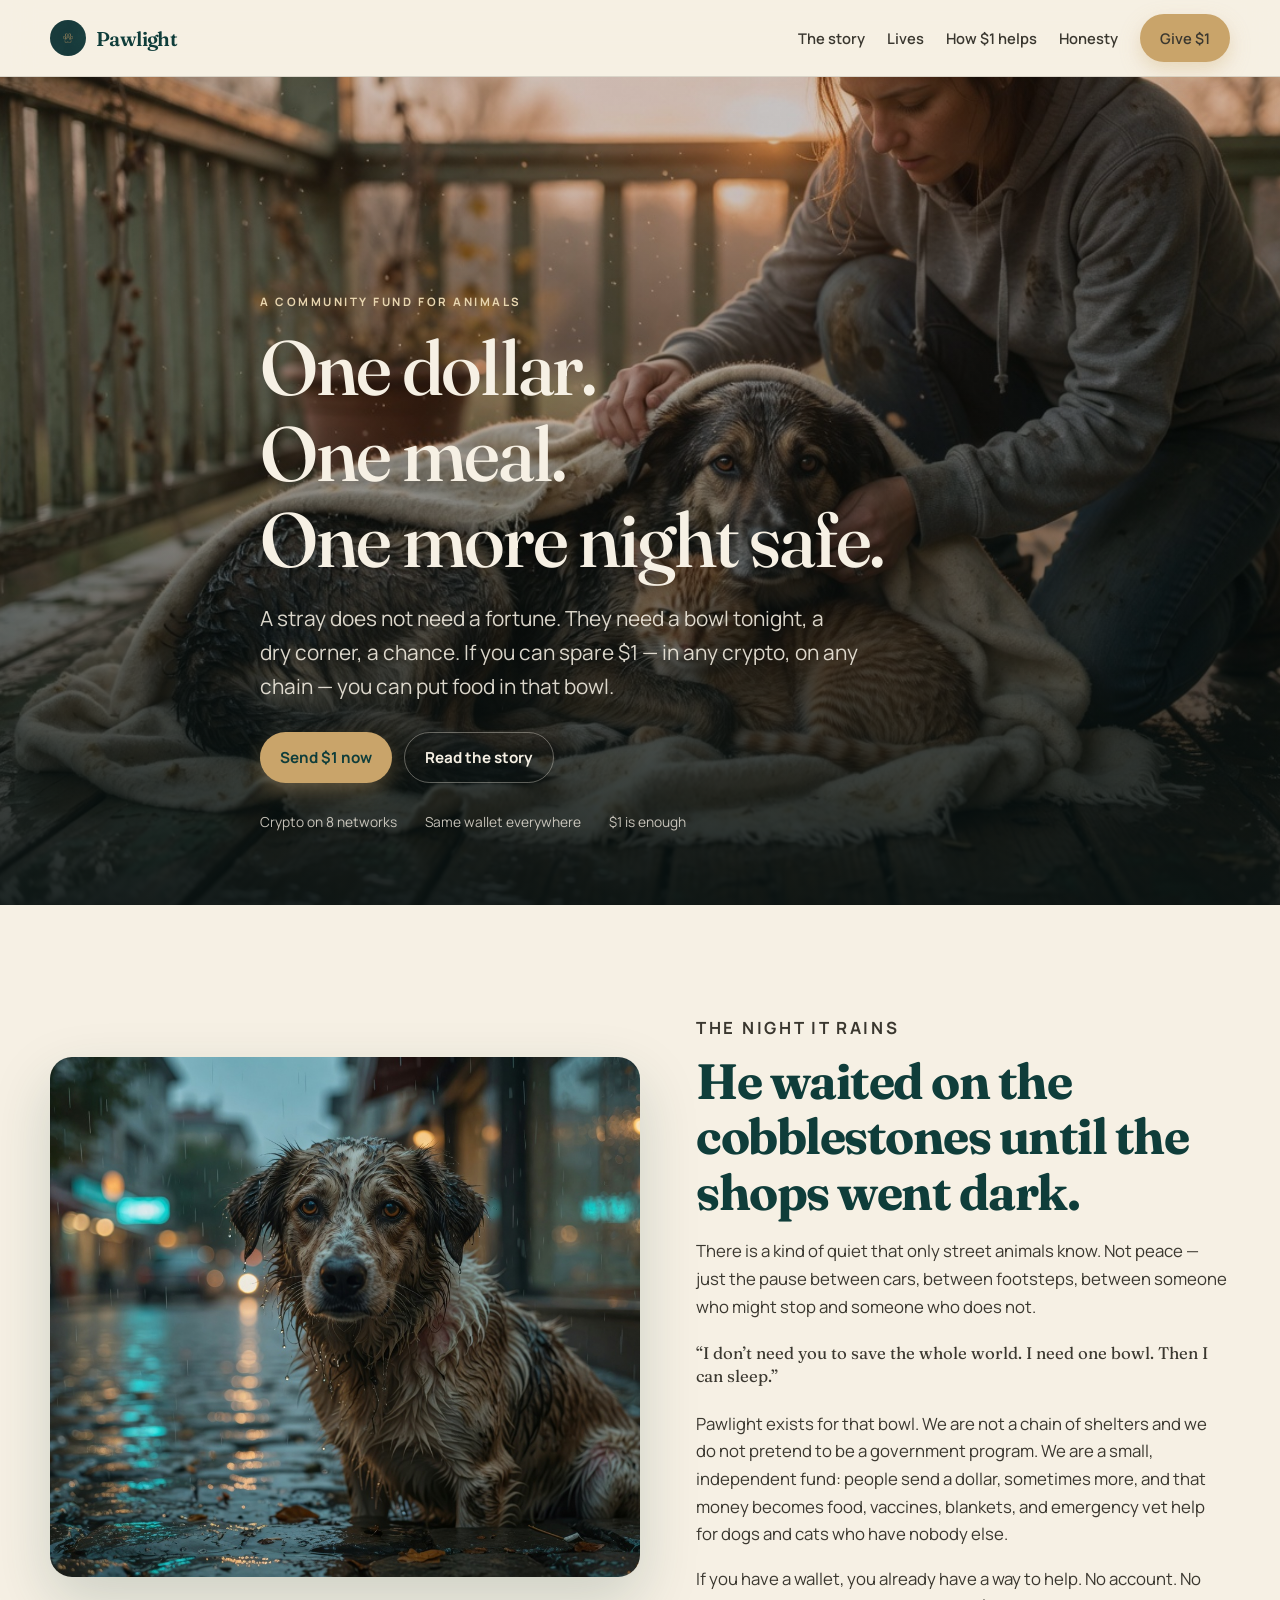
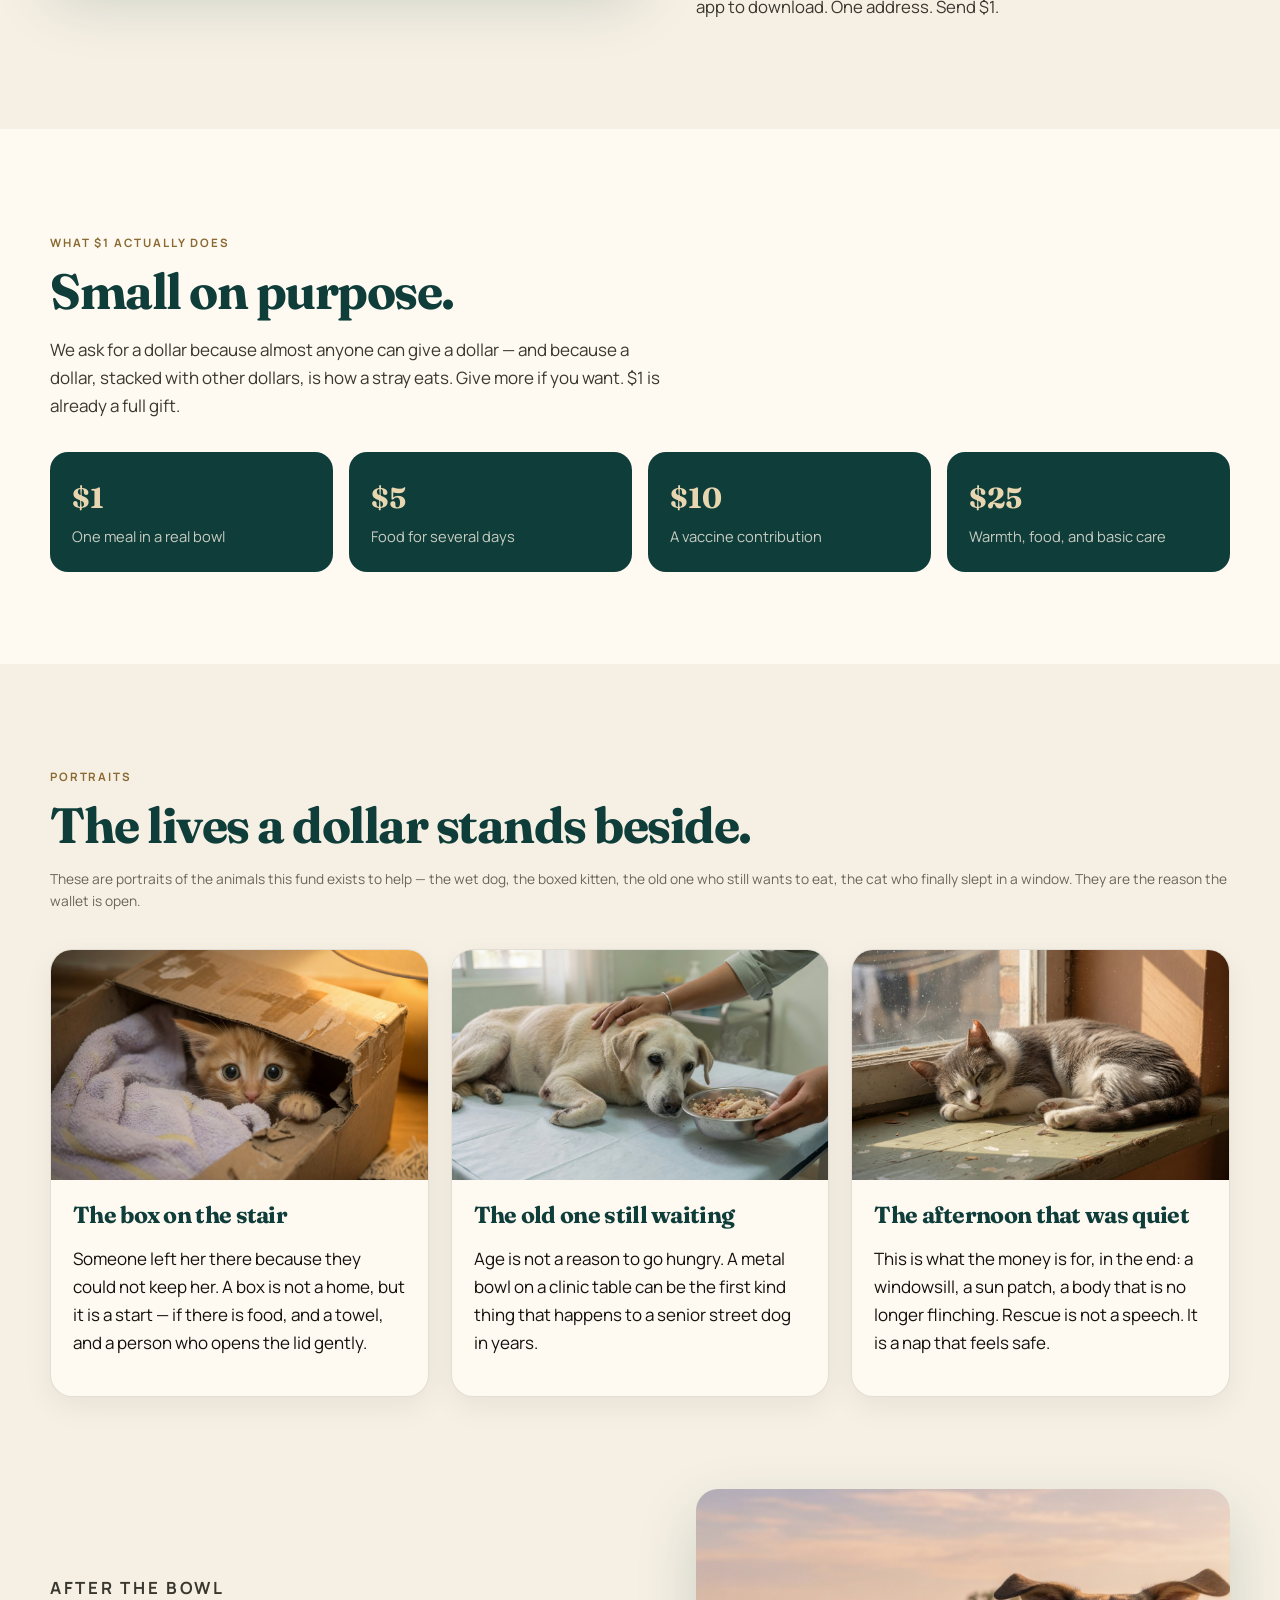
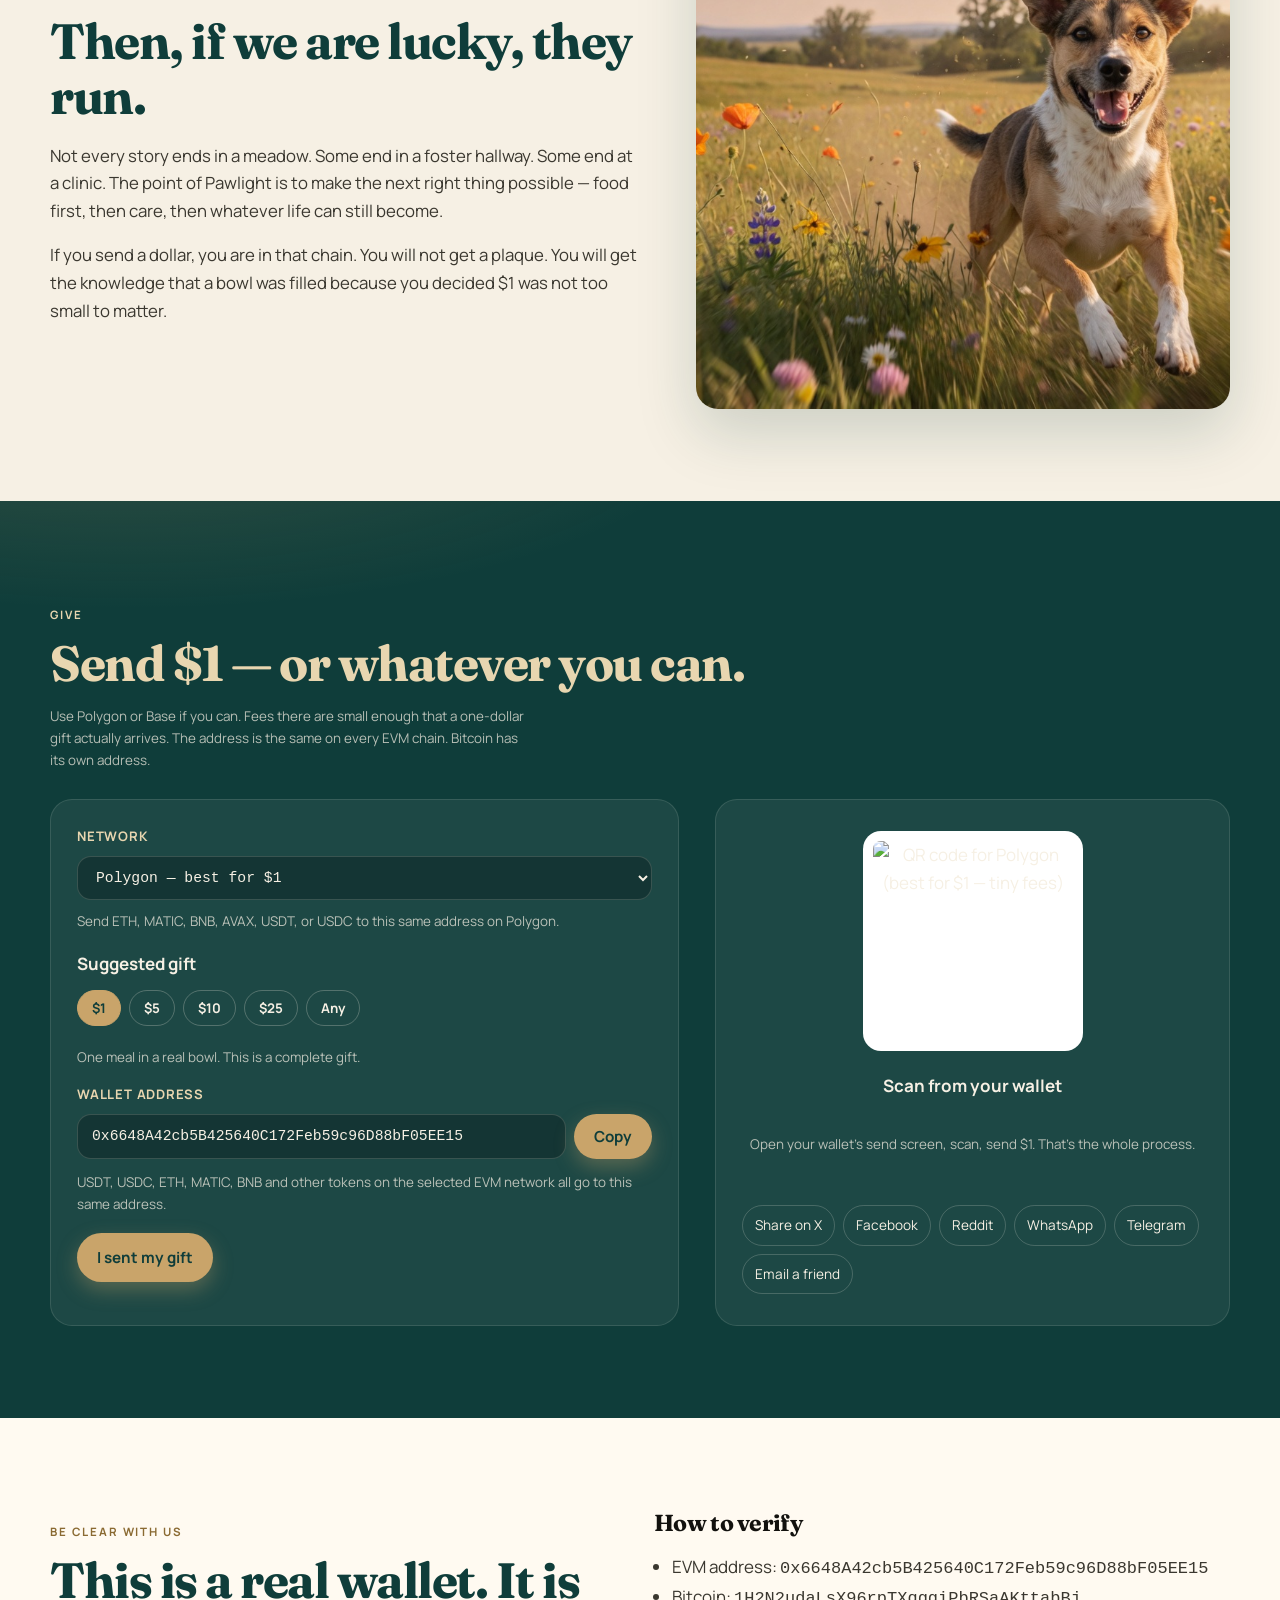
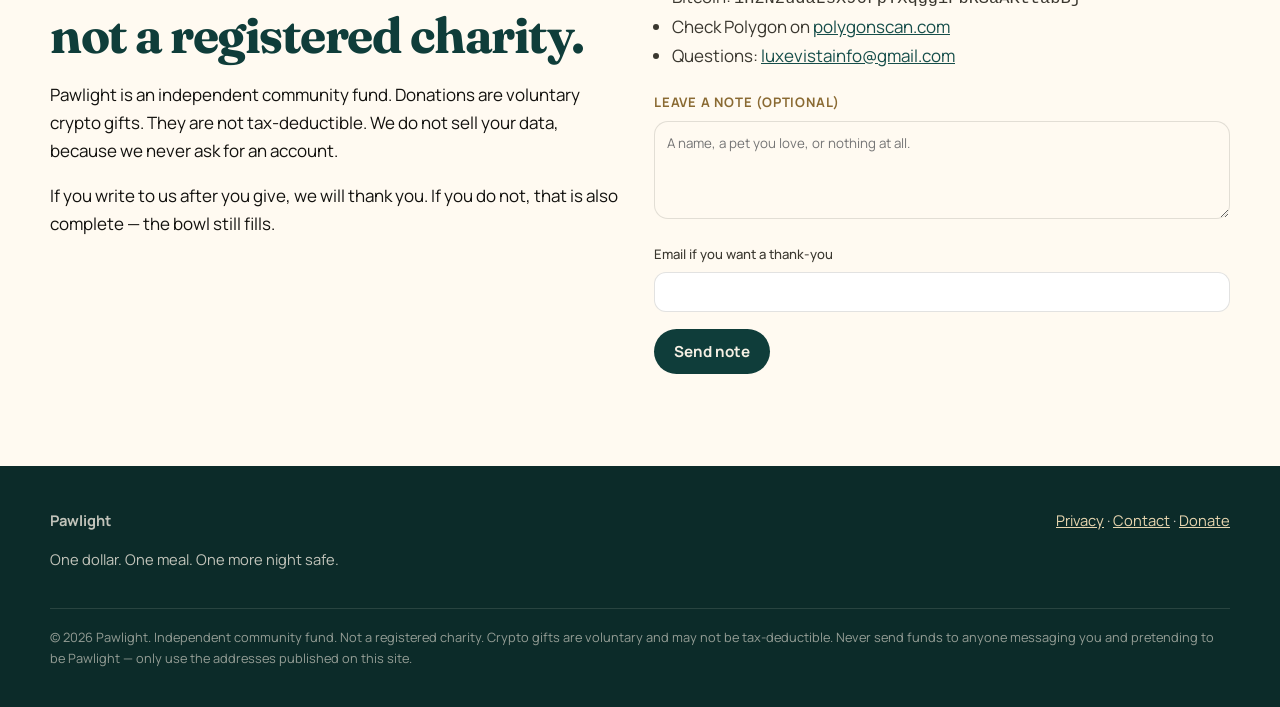
==== index.html @ 3ba7a7cf "Publish Pawlight donation site" ====
<!DOCTYPE html>
<html lang="en">
<head>
  <meta charset="utf-8">
  <meta name="viewport" content="width=device-width, initial-scale=1">
  <title>Pawlight — One dollar. One meal. One more night safe.</title>
  <meta name="description" content="Pawlight is a community fund for stray and surrendered dogs and cats. Give $1 or more in crypto — same wallet on every major chain. One dollar is one meal.">
  <meta name="theme-color" content="#0f3d3a">
  <link rel="canonical" href="https://luxevistainfo-dev.github.io/">
  <link rel="icon" href="images/favicon.png" type="image/png">
  <link rel="apple-touch-icon" href="images/favicon.png">
  <meta property="og:type" content="website">
  <meta property="og:title" content="Pawlight — One dollar. One meal. One more night safe.">
  <meta property="og:description" content="A $1 gift can feed a stray tonight. Send crypto from any chain. No account. No app.">
  <meta property="og:image" content="https://luxevistainfo-dev.github.io/images/og.jpg">
  <meta property="og:url" content="https://luxevistainfo-dev.github.io/">
  <meta name="twitter:card" content="summary_large_image">
  <meta name="twitter:title" content="Pawlight — One dollar. One meal. One more night safe.">
  <meta name="twitter:description" content="A $1 gift can feed a stray tonight. Crypto, any chain.">
  <meta name="twitter:image" content="https://luxevistainfo-dev.github.io/images/og.jpg">
  <link rel="preconnect" href="https://fonts.googleapis.com">
  <link rel="preconnect" href="https://fonts.gstatic.com" crossorigin>
  <link href="https://fonts.googleapis.com/css2?family=Fraunces:opsz,wght@9..144,500;9..144,600&family=Manrope:wght@400;600;700;800&display=swap" rel="stylesheet">
  <link rel="stylesheet" href="css/style.css">
  <script type="application/ld+json">
  {
    "@context": "https://schema.org",
    "@type": "NGO",
    "name": "Pawlight",
    "url": "https://luxevistainfo-dev.github.io/",
    "description": "Independent community fund that turns small crypto gifts into food, vaccines, and shelter for stray and surrendered companion animals.",
    "email": "luxevistainfo@gmail.com",
    "slogan": "One dollar. One meal. One more night safe.",
    "areaServed": "Worldwide"
  }
  </script>
</head>
<body>
  <a class="skip" href="#donate">Skip to donate</a>
  <header class="nav">
    <div class="wrap nav-inner">
      <a class="brand" href="#top"><img src="images/mark.jpg" alt=""> Pawlight</a>
      <button class="menu-btn" id="menuBtn" aria-expanded="false" aria-controls="navLinks">☰</button>
      <nav class="nav-links" id="navLinks">
        <a href="#story">The story</a>
        <a href="#lives">Lives</a>
        <a href="#how">How $1 helps</a>
        <a href="#honest">Honesty</a>
        <a class="btn btn-gold" href="#donate">Give $1</a>
      </nav>
    </div>
  </header>

  <section class="hero" id="top">
    <img class="bg" src="images/hero.jpg" alt="A volunteer wrapping a wet street dog and a ginger cat in a blanket at sunset">
    <div class="wrap hero-copy">
      <p class="eyebrow">A community fund for animals</p>
      <h1>One dollar.<br>One meal.<br>One more night safe.</h1>
      <p class="lede">A stray does not need a fortune. They need a bowl tonight, a dry corner, a chance. If you can spare $1 — in any crypto, on any chain — you can put food in that bowl.</p>
      <div class="hero-actions">
        <a class="btn btn-gold" href="#donate">Send $1 now</a>
        <a class="btn btn-ghost" href="#story">Read the story</a>
      </div>
      <div class="trust">
        <span>Crypto on 8 networks</span>
        <span>Same wallet everywhere</span>
        <span>$1 is enough</span>
      </div>
    </div>
  </section>

  <section class="section" id="story">
    <div class="wrap split">
      <img src="images/story-rain.jpg" alt="A soaked mixed-breed dog sitting in the rain on a city street">
      <div class="prose">
        <p class="kicker">The night it rains</p>
        <h2>He waited on the cobblestones until the shops went dark.</h2>
        <p>There is a kind of quiet that only street animals know. Not peace — just the pause between cars, between footsteps, between someone who might stop and someone who does not.</p>
        <p class="quote">“I don’t need you to save the whole world. I need one bowl. Then I can sleep.”</p>
        <p>Pawlight exists for that bowl. We are not a chain of shelters and we do not pretend to be a government program. We are a small, independent fund: people send a dollar, sometimes more, and that money becomes food, vaccines, blankets, and emergency vet help for dogs and cats who have nobody else.</p>
        <p>If you have a wallet, you already have a way to help. No account. No app to download. One address. Send $1.</p>
      </div>
    </div>
  </section>

  <section class="section alt" id="how">
    <div class="wrap">
      <p class="kicker">What $1 actually does</p>
      <h2>Small on purpose.</h2>
      <p class="prose" style="max-width:62ch;color:var(--ink-soft)">We ask for a dollar because almost anyone can give a dollar — and because a dollar, stacked with other dollars, is how a stray eats. Give more if you want. $1 is already a full gift.</p>
      <div class="stats" style="margin-top:32px">
        <div class="stat"><strong>$1</strong><span>One meal in a real bowl</span></div>
        <div class="stat"><strong>$5</strong><span>Food for several days</span></div>
        <div class="stat"><strong>$10</strong><span>A vaccine contribution</span></div>
        <div class="stat"><strong>$25</strong><span>Warmth, food, and basic care</span></div>
      </div>
    </div>
  </section>

  <section class="section" id="lives">
    <div class="wrap">
      <p class="kicker">Portraits</p>
      <h2>The lives a dollar stands beside.</h2>
      <p class="note">These are portraits of the animals this fund exists to help — the wet dog, the boxed kitten, the old one who still wants to eat, the cat who finally slept in a window. They are the reason the wallet is open.</p>
      <div class="cards">
        <article class="card">
          <img src="images/story-kitten.jpg" alt="A ginger kitten peeking from a cardboard box">
          <div class="card-body">
            <h3>The box on the stair</h3>
            <p>Someone left her there because they could not keep her. A box is not a home, but it is a start — if there is food, and a towel, and a person who opens the lid gently.</p>
          </div>
        </article>
        <article class="card">
          <img src="images/story-clinic.jpg" alt="An older cream-colored dog on a clinic table being offered a bowl of food">
          <div class="card-body">
            <h3>The old one still waiting</h3>
            <p>Age is not a reason to go hungry. A metal bowl on a clinic table can be the first kind thing that happens to a senior street dog in years.</p>
          </div>
        </article>
        <article class="card">
          <img src="images/story-window.jpg" alt="A grey and white cat sleeping in a sun patch on a wooden windowsill">
          <div class="card-body">
            <h3>The afternoon that was quiet</h3>
            <p>This is what the money is for, in the end: a windowsill, a sun patch, a body that is no longer flinching. Rescue is not a speech. It is a nap that feels safe.</p>
          </div>
        </article>
      </div>
    </div>
  </section>

  <section class="section" style="padding-top:0">
    <div class="wrap split">
      <div class="prose">
        <p class="kicker">After the bowl</p>
        <h2>Then, if we are lucky, they run.</h2>
        <p>Not every story ends in a meadow. Some end in a foster hallway. Some end at a clinic. The point of Pawlight is to make the next right thing possible — food first, then care, then whatever life can still become.</p>
        <p>If you send a dollar, you are in that chain. You will not get a plaque. You will get the knowledge that a bowl was filled because you decided $1 was not too small to matter.</p>
      </div>
      <img src="images/after.jpg" alt="A healthy dog running through a sunlit wildflower meadow">
    </div>
  </section>

  <section class="section donate" id="donate">
    <div class="wrap">
      <p class="kicker">Give</p>
      <h2>Send $1 — or whatever you can.</h2>
      <p class="tiny" style="max-width:60ch">Use Polygon or Base if you can. Fees there are small enough that a one-dollar gift actually arrives. The address is the same on every EVM chain. Bitcoin has its own address.</p>
      <div class="donate-grid">
        <div class="panel">
          <label for="network">Network</label>
          <select id="network">
            <option value="polygon" selected>Polygon — best for $1</option>
            <option value="base">Base</option>
            <option value="ethereum">Ethereum</option>
            <option value="arbitrum">Arbitrum</option>
            <option value="optimism">Optimism</option>
            <option value="bsc">BNB Smart Chain</option>
            <option value="avalanche">Avalanche C-Chain</option>
            <option value="bitcoin">Bitcoin</option>
          </select>
          <p class="tiny" id="networkHint" style="margin:10px 0 18px"></p>
          <p style="margin:0 0 8px;font-weight:700">Suggested gift</p>
          <div class="amounts">
            <button class="chip active" type="button" data-note="One meal in a real bowl. This is a complete gift.">$1</button>
            <button class="chip" type="button" data-note="Food for several days for a small dog or cat.">$5</button>
            <button class="chip" type="button" data-note="A real push toward vaccines and basic vet care.">$10</button>
            <button class="chip" type="button" data-note="Warmth, food, and a buffer for an emergency.">$25</button>
            <button class="chip" type="button" data-note="Give any amount you want. There is no minimum above $1, and no maximum.">Any</button>
          </div>
          <p class="tiny" id="giftNote">One meal in a real bowl. This is a complete gift.</p>
          <label for="address" style="margin-top:16px">Wallet address</label>
          <div class="addr-row">
            <input class="addr" id="address" readonly value="0x6648A42cb5B425640C172Feb59c96D88bF05EE15">
            <button class="btn btn-gold" id="copyBtn" type="button">Copy</button>
          </div>
          <p class="tiny" style="margin-top:12px">USDT, USDC, ETH, MATIC, BNB and other tokens on the selected EVM network all go to this same address.</p>
          <p style="margin-top:18px">
            <a class="btn btn-gold" href="thank-you.html">I sent my gift</a>
          </p>
        </div>
        <div class="panel qr-wrap">
          <img id="qr" src="https://api.qrserver.com/v1/create-qr-code/?size=240x240&data=ethereum:0x6648A42cb5B425640C172Feb59c96D88bF05EE15@137" alt="Donation QR code">
          <strong>Scan from your wallet</strong>
          <p class="tiny">Open your wallet’s send screen, scan, send $1. That’s the whole process.</p>
          <div class="share">
            <a id="share-x" target="_blank" rel="noopener">Share on X</a>
            <a id="share-facebook" target="_blank" rel="noopener">Facebook</a>
            <a id="share-reddit" target="_blank" rel="noopener">Reddit</a>
            <a id="share-whatsapp" target="_blank" rel="noopener">WhatsApp</a>
            <a id="share-telegram" target="_blank" rel="noopener">Telegram</a>
            <a id="share-email">Email a friend</a>
            <button type="button" id="nativeShare" hidden>Share…</button>
          </div>
        </div>
      </div>
    </div>
  </section>

  <section class="section alt" id="honest">
    <div class="wrap transparency">
      <div>
        <p class="kicker">Be clear with us</p>
        <h2>This is a real wallet. It is not a registered charity.</h2>
        <p>Pawlight is an independent community fund. Donations are voluntary crypto gifts. They are not tax-deductible. We do not sell your data, because we never ask for an account.</p>
        <p>If you write to us after you give, we will thank you. If you do not, that is also complete — the bowl still fills.</p>
      </div>
      <div>
        <h3>How to verify</h3>
        <ul class="list">
          <li>EVM address: <code>0x6648A42cb5B425640C172Feb59c96D88bF05EE15</code></li>
          <li>Bitcoin: <code>1H2N2udaLsX96rpTXqggiPbRSaAKttabBj</code></li>
          <li>Check Polygon on <a href="https://polygonscan.com/address/0x6648A42cb5B425640C172Feb59c96D88bF05EE15" rel="noopener" target="_blank">polygonscan.com</a></li>
          <li>Questions: <a href="mailto:luxevistainfo@gmail.com">luxevistainfo@gmail.com</a></li>
        </ul>
        <form name="note" method="POST" data-netlify="true" netlify-honeypot="bot-field" action="/thank-you.html" style="margin-top:22px">
          <input type="hidden" name="form-name" value="note">
          <p hidden><label>Don’t fill this <input name="bot-field"></label></p>
          <label for="msg" style="color:#8a6a32">Leave a note (optional)</label>
          <textarea id="msg" name="message" rows="4" placeholder="A name, a pet you love, or nothing at all." style="width:100%;border-radius:14px;border:1px solid var(--line);padding:12px;font-family:var(--sans);background:var(--paper)"></textarea>
          <p><label style="color:var(--ink-soft);text-transform:none;letter-spacing:0;font-weight:500;margin-top:8px">Email if you want a thank-you<br><input type="email" name="email" style="width:100%;margin-top:6px;border-radius:12px;border:1px solid var(--line);padding:10px;font-family:var(--sans)"></label></p>
          <button class="btn btn-dark" type="submit">Send note</button>
        </form>
      </div>
    </div>
  </section>

  <footer class="footer">
    <div class="wrap">
      <div class="foot-grid">
        <div>
          <strong>Pawlight</strong>
          <p>One dollar. One meal. One more night safe.</p>
        </div>
        <div>
          <a href="privacy.html">Privacy</a> ·
          <a href="mailto:luxevistainfo@gmail.com">Contact</a> ·
          <a href="#donate">Donate</a>
        </div>
      </div>
      <p class="legal">© <span id="year">2026</span> Pawlight. Independent community fund. Not a registered charity. Crypto gifts are voluntary and may not be tax-deductible. Never send funds to anyone messaging you and pretending to be Pawlight — only use the addresses published on this site.</p>
    </div>
  </footer>

  <a class="btn btn-gold mobile-cta" href="#donate">Give $1</a>
  <div class="toast" id="toast" role="status"></div>
  <script src="js/main.js"></script>
</body>
</html>
---- css/style.css ----
:root {
  --ink: #12110e;
  --ink-soft: #3a372f;
  --cream: #f6f0e4;
  --cream-2: #ebe3d2;
  --paper: #fffaf1;
  --teal: #0f3d3a;
  --teal-2: #164e4a;
  --gold: #c9a46a;
  --gold-2: #e8d6b0;
  --rain: #1b3a42;
  --line: rgba(18, 17, 14, 0.12);
  --shadow: 0 24px 60px rgba(15, 61, 58, 0.18);
  --radius: 22px;
  --max: 1180px;
  --serif: "Fraunces", "Georgia", serif;
  --sans: "Manrope", "Segoe UI", sans-serif;
}

*,
*::before,
*::after { box-sizing: border-box; }

html { scroll-behavior: smooth; }

body {
  margin: 0;
  color: var(--ink);
  background: var(--cream);
  font-family: var(--sans);
  line-height: 1.65;
  font-size: 17px;
}

img { max-width: 100%; display: block; }

a { color: var(--teal-2); }

.skip {
  position: absolute;
  left: -999px;
  top: 0;
  background: #fff;
  padding: 8px 12px;
  z-index: 100;
}
.skip:focus { left: 12px; }

.wrap {
  width: min(var(--max), calc(100% - 40px));
  margin-inline: auto;
}

.nav {
  position: sticky;
  top: 0;
  z-index: 40;
  backdrop-filter: blur(16px);
  background: rgba(246, 240, 228, 0.86);
  border-bottom: 1px solid var(--line);
}

.nav-inner {
  display: flex;
  align-items: center;
  justify-content: space-between;
  gap: 16px;
  padding: 14px 0;
}

.brand {
  display: flex;
  align-items: center;
  gap: 10px;
  text-decoration: none;
  color: var(--teal);
  font-family: var(--serif);
  font-weight: 600;
  font-size: 1.25rem;
  letter-spacing: -0.03em;
}

.brand img {
  width: 36px;
  height: 36px;
  border-radius: 50%;
  object-fit: cover;
}

.nav-links {
  display: flex;
  gap: 22px;
  align-items: center;
}

.nav-links a {
  text-decoration: none;
  color: var(--ink-soft);
  font-size: 0.92rem;
  font-weight: 600;
}

.btn {
  display: inline-flex;
  align-items: center;
  justify-content: center;
  gap: 8px;
  border: 0;
  cursor: pointer;
  text-decoration: none;
  border-radius: 999px;
  padding: 12px 20px;
  font-weight: 700;
  font-family: var(--sans);
  font-size: 0.95rem;
  transition: transform 0.15s ease, background 0.15s ease, box-shadow 0.15s ease;
}

.btn:hover { transform: translateY(-1px); }

.btn-gold {
  background: var(--gold);
  color: var(--teal);
  box-shadow: 0 8px 20px rgba(201, 164, 106, 0.35);
}

.btn-dark {
  background: var(--teal);
  color: var(--cream);
}

.btn-ghost {
  background: transparent;
  color: var(--cream);
  border: 1px solid rgba(246, 240, 228, 0.35);
}

.menu-btn {
  display: none;
  background: none;
  border: 0;
  font-size: 1.4rem;
  color: var(--teal);
}

.hero {
  position: relative;
  min-height: min(92vh, 860px);
  color: var(--cream);
  isolation: isolate;
  display: grid;
  align-items: end;
}

.hero img.bg {
  position: absolute;
  inset: 0;
  width: 100%;
  height: 100%;
  object-fit: cover;
  z-index: -2;
}

.hero::after {
  content: "";
  position: absolute;
  inset: 0;
  z-index: -1;
  background:
    linear-gradient(180deg, rgba(8, 20, 20, 0.18) 0%, rgba(8, 20, 20, 0.25) 40%, rgba(8, 18, 18, 0.88) 100%);
}

.hero-copy {
  padding: 0 0 72px;
  max-width: 760px;
}

.eyebrow {
  text-transform: uppercase;
  letter-spacing: 0.22em;
  font-size: 0.72rem;
  font-weight: 700;
  color: var(--gold-2);
  margin: 0 0 14px;
}

h1, h2, h3 { font-family: var(--serif); letter-spacing: -0.03em; line-height: 1.12; margin: 0; }

h1 { font-size: clamp(2.6rem, 6vw, 5.2rem); font-weight: 500; }
h2 { font-size: clamp(2rem, 4vw, 3.1rem); color: var(--teal); }
h3 { font-size: 1.45rem; }

.lede {
  font-size: clamp(1.05rem, 2vw, 1.3rem);
  max-width: 46ch;
  color: rgba(246, 240, 228, 0.88);
  margin: 18px 0 28px;
}

.hero-actions { display: flex; flex-wrap: wrap; gap: 12px; }

.trust {
  display: flex;
  flex-wrap: wrap;
  gap: 18px 28px;
  margin-top: 28px;
  font-size: 0.86rem;
  color: rgba(246, 240, 228, 0.78);
}

.section { padding: 92px 0; }

.section.alt { background: var(--paper); }

.split {
  display: grid;
  grid-template-columns: 1.05fr 0.95fr;
  gap: 56px;
  align-items: center;
}

.split img {
  width: 100%;
  height: 520px;
  object-fit: cover;
  border-radius: var(--radius);
  box-shadow: var(--shadow);
}

.kicker {
  color: #8a6a32;
  font-weight: 700;
  letter-spacing: 0.16em;
  text-transform: uppercase;
  font-size: 0.72rem;
  margin-bottom: 12px;
}

.prose p { color: var(--ink-soft); font-size: 1.05rem; }

.quote {
  font-family: var(--serif);
  font-size: 1.45rem;
  line-height: 1.35;
  color: var(--teal);
  margin: 22px 0;
}

.stats {
  display: grid;
  grid-template-columns: repeat(4, 1fr);
  gap: 16px;
}

.stat {
  background: var(--teal);
  color: var(--cream);
  border-radius: 18px;
  padding: 22px;
}

.stat strong {
  display: block;
  font-family: var(--serif);
  font-size: 1.8rem;
  color: var(--gold-2);
}

.stat span { font-size: 0.92rem; color: rgba(246, 240, 228, 0.8); }

.cards {
  display: grid;
  grid-template-columns: repeat(3, 1fr);
  gap: 22px;
  margin-top: 36px;
}

.card {
  background: var(--paper);
  border-radius: var(--radius);
  overflow: hidden;
  box-shadow: 0 10px 30px rgba(18, 17, 14, 0.06);
  border: 1px solid var(--line);
}

.card img { height: 230px; width: 100%; object-fit: cover; }

.card-body { padding: 22px; }

.card h3 { margin-bottom: 8px; color: var(--teal); }

.note {
  font-size: 0.86rem;
  color: #6b6458;
}

.donate {
  background:
    radial-gradient(1200px 400px at 10% -10%, rgba(201, 164, 106, 0.18), transparent 50%),
    var(--teal);
  color: var(--cream);
}

.donate h2, .donate .kicker { color: var(--gold-2); }

.donate-grid {
  display: grid;
  grid-template-columns: 1.1fr 0.9fr;
  gap: 36px;
  margin-top: 28px;
}

.panel {
  background: rgba(255, 250, 241, 0.06);
  border: 1px solid rgba(246, 240, 228, 0.12);
  border-radius: var(--radius);
  padding: 26px;
}

.amounts { display: flex; flex-wrap: wrap; gap: 8px; margin: 12px 0 20px; }

.chip {
  border: 1px solid rgba(246, 240, 228, 0.25);
  background: transparent;
  color: var(--cream);
  border-radius: 999px;
  padding: 8px 14px;
  cursor: pointer;
  font-weight: 700;
  font-family: var(--sans);
}

.chip.active {
  background: var(--gold);
  color: var(--teal);
  border-color: var(--gold);
}

label { display: block; font-size: 0.82rem; font-weight: 700; letter-spacing: 0.06em; text-transform: uppercase; margin-bottom: 8px; color: var(--gold-2); }

select, .addr {
  width: 100%;
  border-radius: 14px;
  border: 1px solid rgba(246, 240, 228, 0.16);
  background: rgba(8, 20, 20, 0.35);
  color: var(--cream);
  padding: 12px 14px;
  font-family: ui-monospace, Consolas, monospace;
  font-size: 0.92rem;
}

.addr-row { display: flex; gap: 8px; }

.addr { overflow: hidden; text-overflow: ellipsis; }

.qr-wrap {
  display: grid;
  place-items: center;
  gap: 10px;
  text-align: center;
}

.qr-wrap img {
  width: 220px;
  height: 220px;
  background: #fff;
  padding: 10px;
  border-radius: 18px;
}

.tiny { font-size: 0.84rem; color: rgba(246, 240, 228, 0.72); }

.share { display: flex; flex-wrap: wrap; gap: 8px; margin-top: 16px; }

.share a, .share button {
  color: var(--cream);
  text-decoration: none;
  border: 1px solid rgba(246, 240, 228, 0.2);
  background: transparent;
  border-radius: 999px;
  padding: 8px 12px;
  font-size: 0.85rem;
  cursor: pointer;
  font-family: var(--sans);
}

.transparency { display: grid; grid-template-columns: 1fr 1fr; gap: 28px; }

.list { padding-left: 18px; color: var(--ink-soft); }

.footer {
  background: #0c2b29;
  color: rgba(246, 240, 228, 0.78);
  padding: 42px 0 28px;
  font-size: 0.92rem;
}

.footer a { color: var(--gold-2); }

.foot-grid {
  display: flex;
  justify-content: space-between;
  gap: 20px;
  flex-wrap: wrap;
  margin-bottom: 22px;
}

.legal { border-top: 1px solid rgba(246, 240, 228, 0.12); padding-top: 18px; font-size: 0.8rem; color: rgba(246, 240, 228, 0.58); }

.mobile-cta {
  display: none;
  position: fixed;
  left: 12px;
  right: 12px;
  bottom: 12px;
  z-index: 50;
}

.toast {
  position: fixed;
  bottom: 88px;
  left: 50%;
  transform: translateX(-50%) translateY(20px);
  background: var(--ink);
  color: #fff;
  padding: 10px 16px;
  border-radius: 999px;
  opacity: 0;
  pointer-events: none;
  transition: 0.25s ease;
}
.toast.show { opacity: 1; transform: translateX(-50%) translateY(0); }

@media (max-width: 900px) {
  .split, .donate-grid, .transparency, .cards, .stats { grid-template-columns: 1fr; }
  .split img { height: 340px; }
  .nav-links {
    display: none;
    position: absolute;
    top: 64px;
    left: 0;
    right: 0;
    background: var(--cream);
    flex-direction: column;
    padding: 16px 20px 22px;
    border-bottom: 1px solid var(--line);
  }
  .nav-links.open { display: flex; }
  .menu-btn { display: block; }
  .mobile-cta { display: block; }
  .section { padding: 64px 0; }
}

@media (prefers-reduced-motion: reduce) {
  html { scroll-behavior: auto; }
  .btn { transition: none; }
}
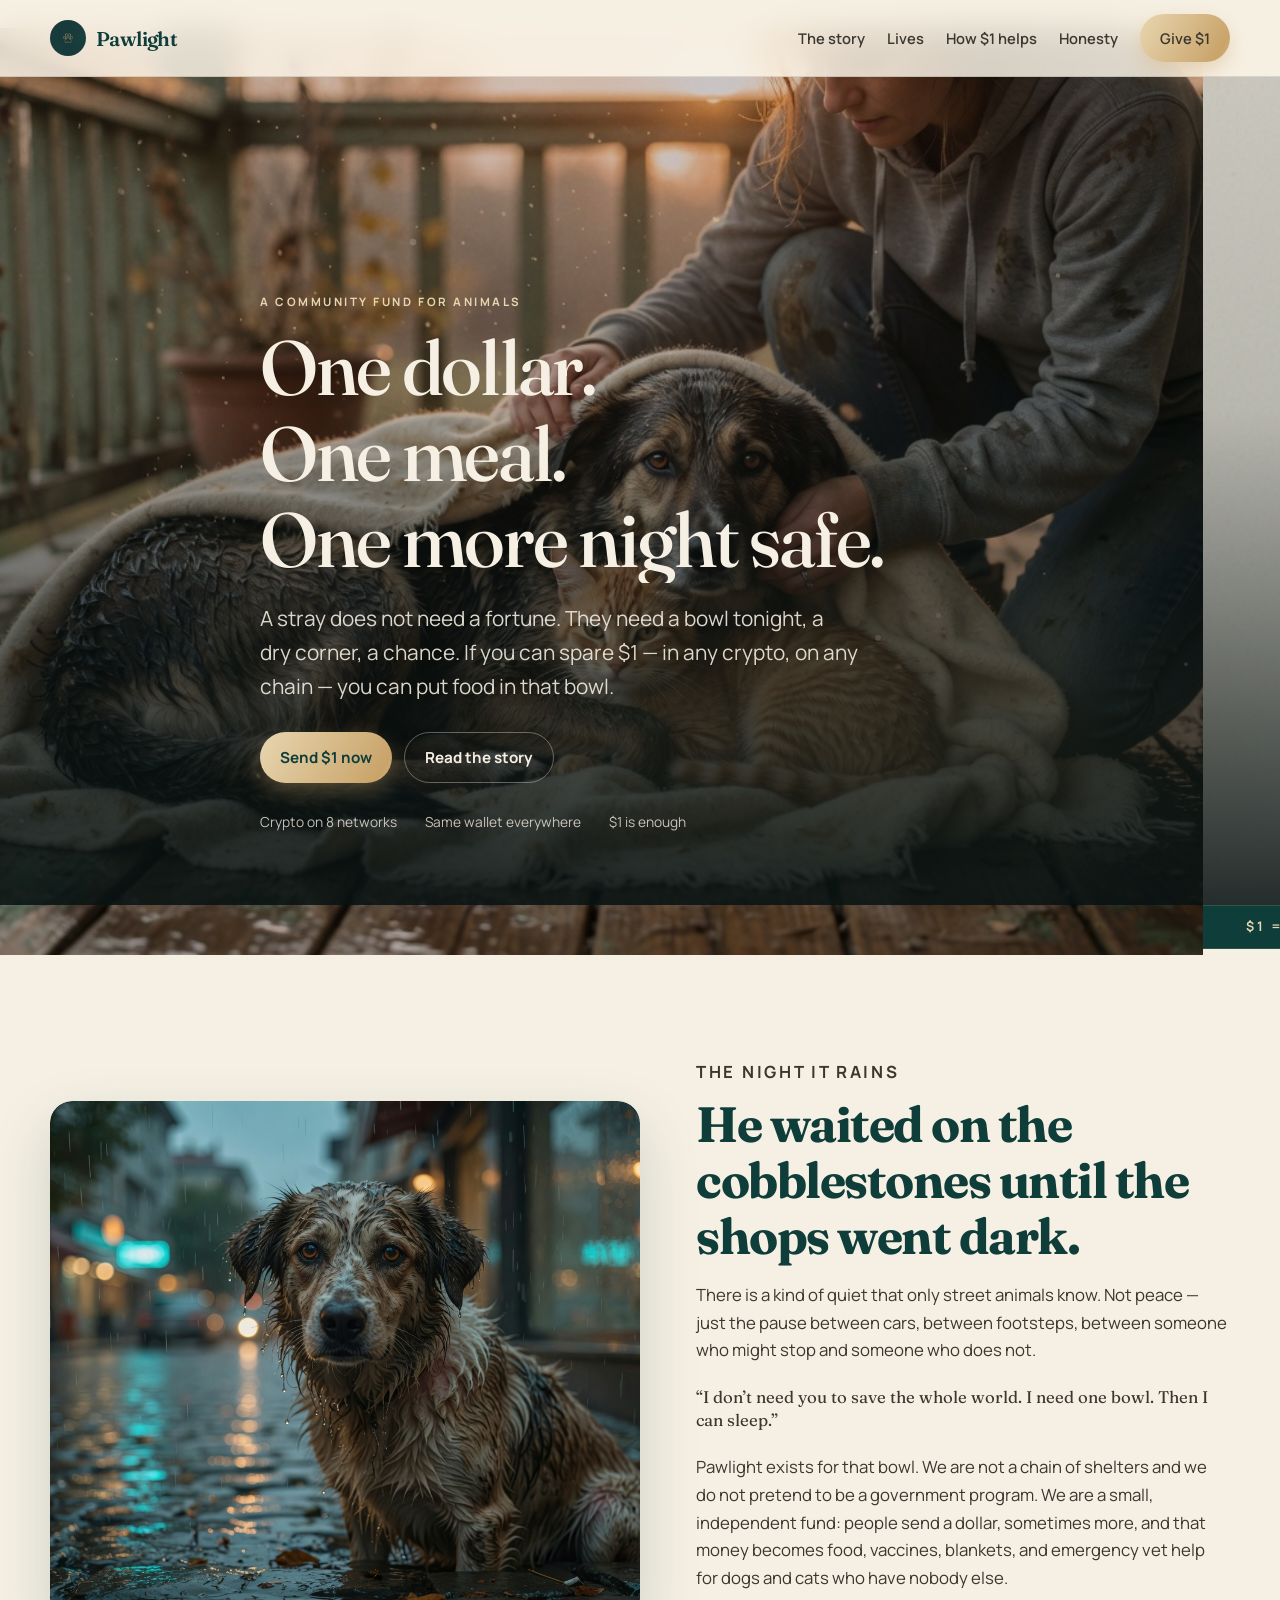
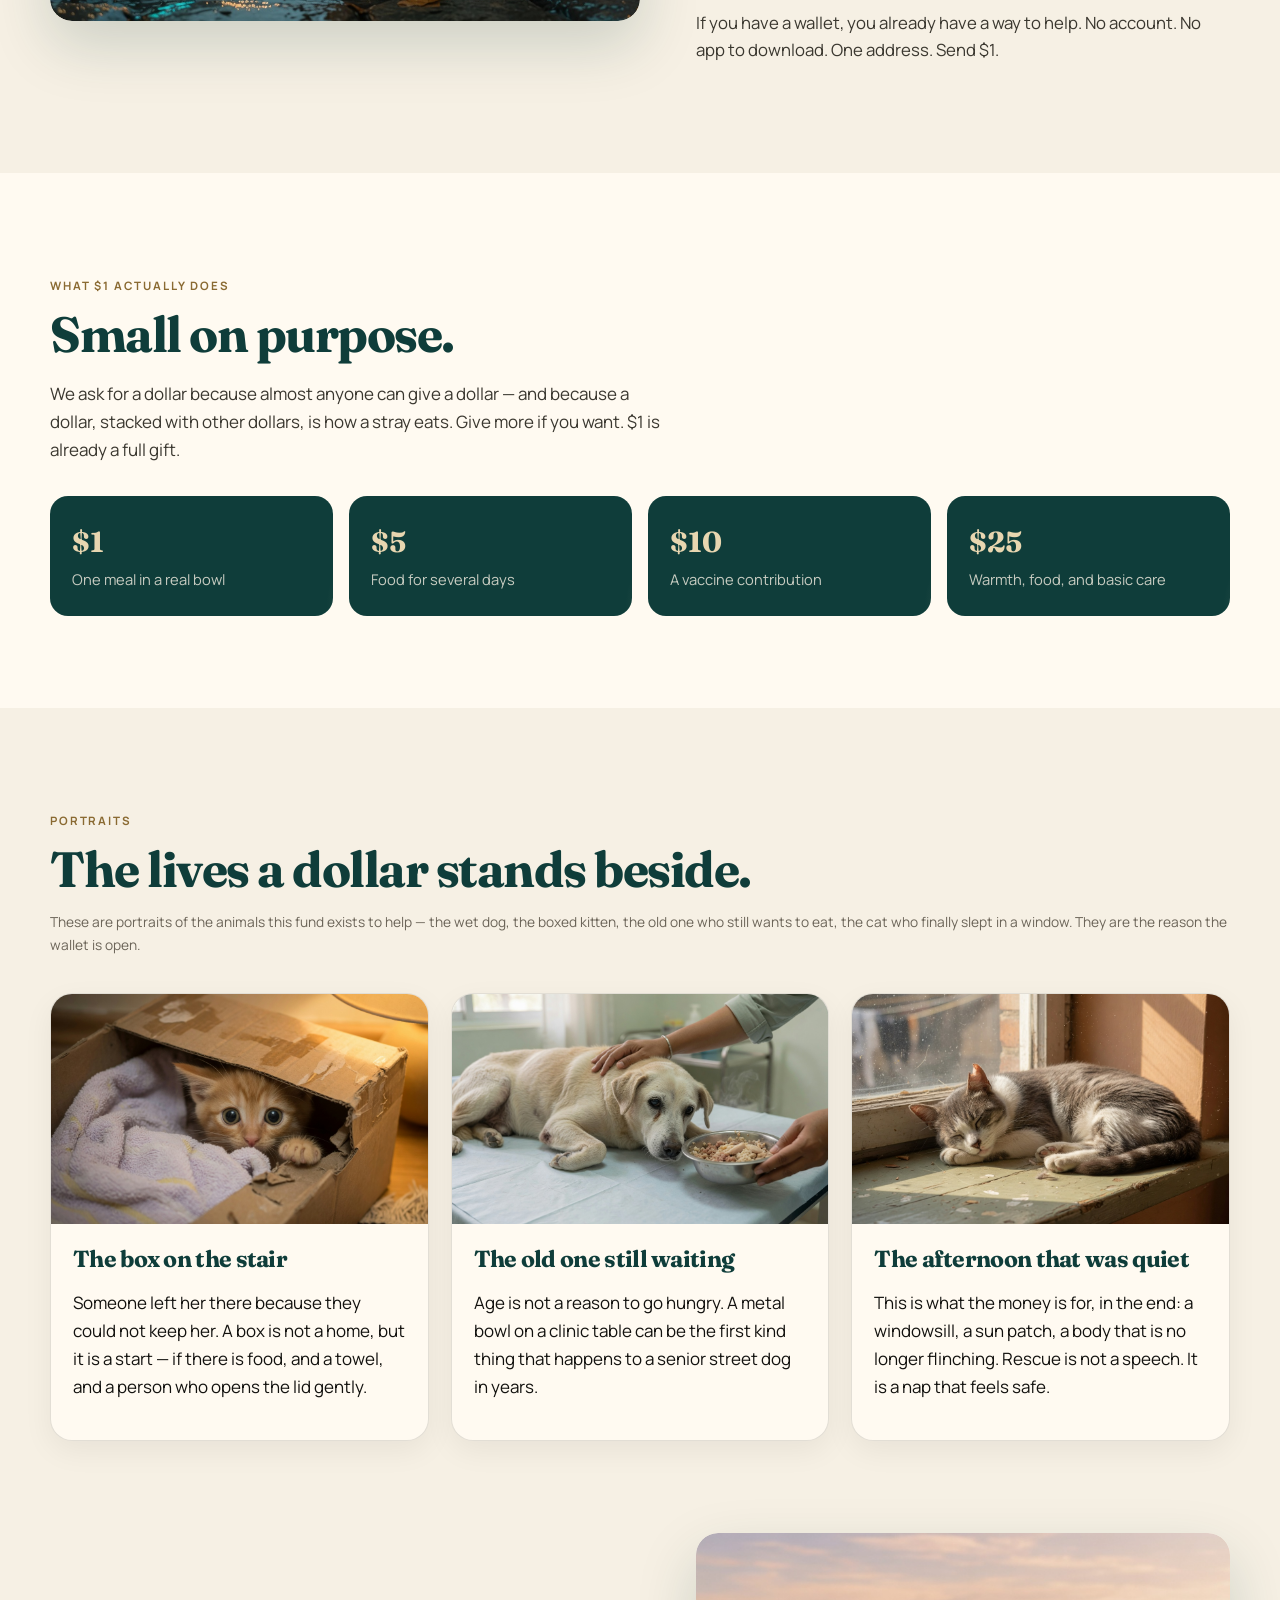
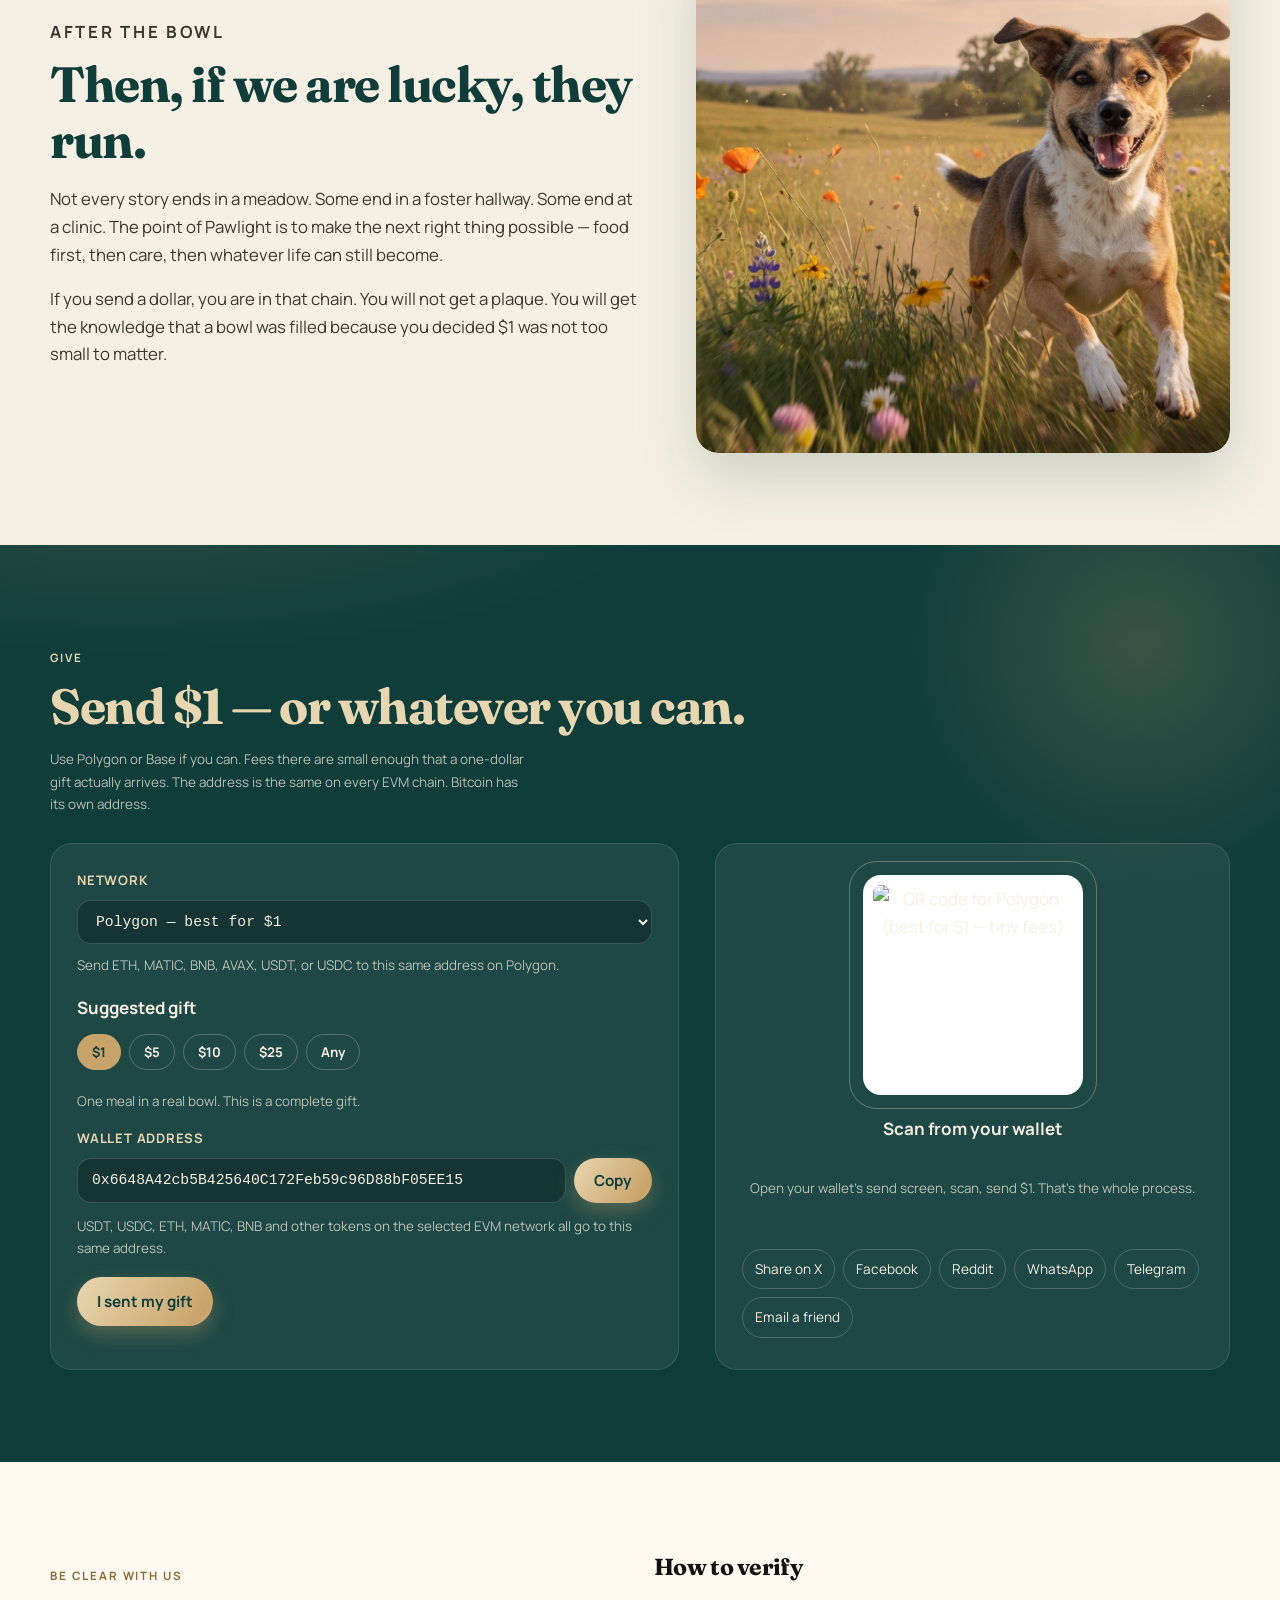
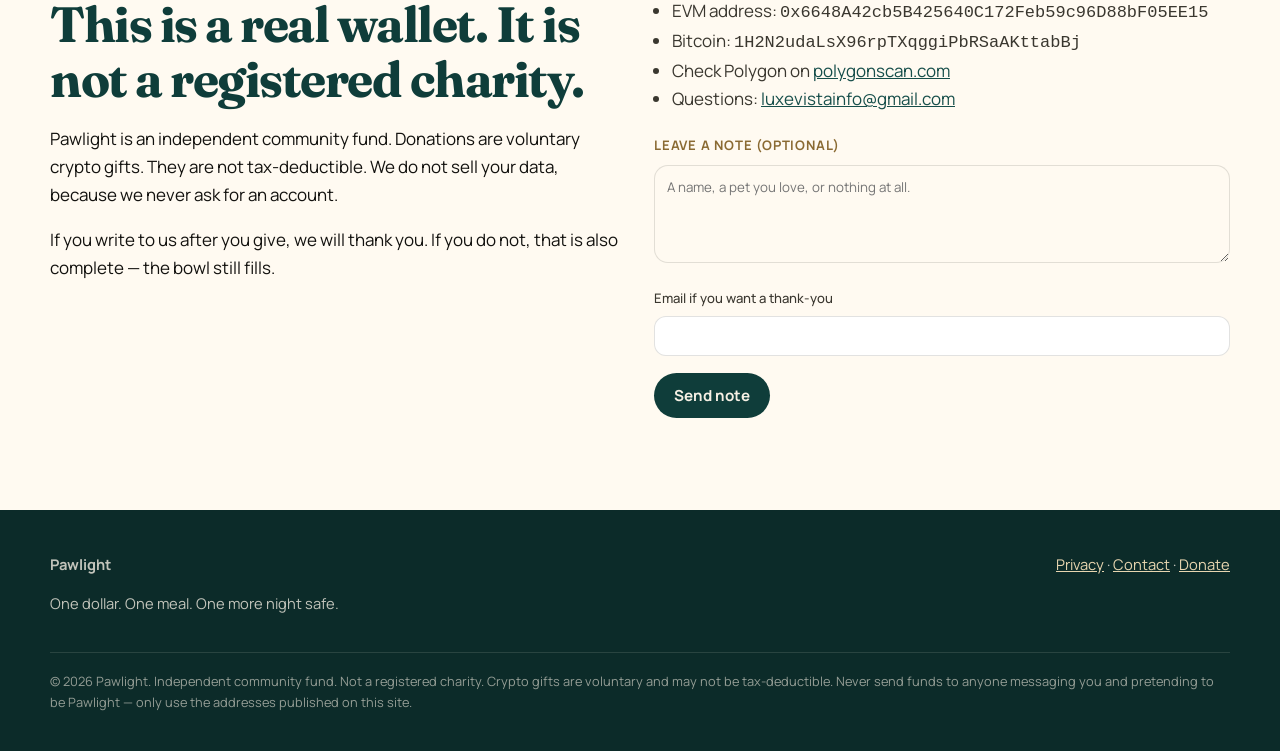
==== commit 6b55ca7b: "Cinematic motion: Ken Burns hero, reveals, ticker, gold sheen" ====
--- a/index.html
+++ b/index.html
@@ -36,6 +36,7 @@
   </script>
 </head>
 <body>
+  <div class="progress" id="progress"></div>
   <a class="skip" href="#donate">Skip to donate</a>
   <header class="nav">
     <div class="wrap nav-inner">
@@ -53,9 +54,16 @@
 
   <section class="hero" id="top">
     <img class="bg" src="images/hero.jpg" alt="A volunteer wrapping a wet street dog and a ginger cat in a blanket at sunset">
+    <canvas id="paws" aria-hidden="true"></canvas>
+    <div class="hero-grain"></div>
+    <div class="hero-glow"></div>
     <div class="wrap hero-copy">
       <p class="eyebrow">A community fund for animals</p>
-      <h1>One dollar.<br>One meal.<br>One more night safe.</h1>
+      <h1>
+        <span class="line"><span>One dollar.</span></span>
+        <span class="line"><span>One meal.</span></span>
+        <span class="line"><span>One more night safe.</span></span>
+      </h1>
       <p class="lede">A stray does not need a fortune. They need a bowl tonight, a dry corner, a chance. If you can spare $1 — in any crypto, on any chain — you can put food in that bowl.</p>
       <div class="hero-actions">
         <a class="btn btn-gold" href="#donate">Send $1 now</a>
@@ -68,11 +76,17 @@
       </div>
     </div>
   </section>
+  <div class="ticker" aria-hidden="true">
+    <div class="ticker-track">
+      <span>$1 = one meal</span><span>Any chain</span><span>No account</span><span>One wallet</span><span>$1 = one meal</span><span>Any chain</span><span>No account</span><span>One wallet</span>
+      <span>$1 = one meal</span><span>Any chain</span><span>No account</span><span>One wallet</span><span>$1 = one meal</span><span>Any chain</span><span>No account</span><span>One wallet</span>
+    </div>
+  </div>
 
   <section class="section" id="story">
     <div class="wrap split">
-      <img src="images/story-rain.jpg" alt="A soaked mixed-breed dog sitting in the rain on a city street">
-      <div class="prose">
+      <div class="media reveal"><img src="images/story-rain.jpg" alt="A soaked mixed-breed dog sitting in the rain on a city street"></div>
+      <div class="prose reveal d1">
         <p class="kicker">The night it rains</p>
         <h2>He waited on the cobblestones until the shops went dark.</h2>
         <p>There is a kind of quiet that only street animals know. Not peace — just the pause between cars, between footsteps, between someone who might stop and someone who does not.</p>
@@ -85,39 +99,39 @@
 
   <section class="section alt" id="how">
     <div class="wrap">
-      <p class="kicker">What $1 actually does</p>
-      <h2>Small on purpose.</h2>
-      <p class="prose" style="max-width:62ch;color:var(--ink-soft)">We ask for a dollar because almost anyone can give a dollar — and because a dollar, stacked with other dollars, is how a stray eats. Give more if you want. $1 is already a full gift.</p>
+      <p class="kicker reveal">What $1 actually does</p>
+      <h2 class="reveal d1">Small on purpose.</h2>
+      <p class="prose reveal d2" style="max-width:62ch;color:var(--ink-soft)">We ask for a dollar because almost anyone can give a dollar — and because a dollar, stacked with other dollars, is how a stray eats. Give more if you want. $1 is already a full gift.</p>
       <div class="stats" style="margin-top:32px">
-        <div class="stat"><strong>$1</strong><span>One meal in a real bowl</span></div>
-        <div class="stat"><strong>$5</strong><span>Food for several days</span></div>
-        <div class="stat"><strong>$10</strong><span>A vaccine contribution</span></div>
-        <div class="stat"><strong>$25</strong><span>Warmth, food, and basic care</span></div>
+        <div class="stat reveal"><strong>$1</strong><span>One meal in a real bowl</span></div>
+        <div class="stat reveal d1"><strong>$5</strong><span>Food for several days</span></div>
+        <div class="stat reveal d2"><strong>$10</strong><span>A vaccine contribution</span></div>
+        <div class="stat reveal d3"><strong>$25</strong><span>Warmth, food, and basic care</span></div>
       </div>
     </div>
   </section>
 
   <section class="section" id="lives">
     <div class="wrap">
-      <p class="kicker">Portraits</p>
-      <h2>The lives a dollar stands beside.</h2>
-      <p class="note">These are portraits of the animals this fund exists to help — the wet dog, the boxed kitten, the old one who still wants to eat, the cat who finally slept in a window. They are the reason the wallet is open.</p>
+      <p class="kicker reveal">Portraits</p>
+      <h2 class="reveal d1">The lives a dollar stands beside.</h2>
+      <p class="note reveal d2">These are portraits of the animals this fund exists to help — the wet dog, the boxed kitten, the old one who still wants to eat, the cat who finally slept in a window. They are the reason the wallet is open.</p>
       <div class="cards">
-        <article class="card">
+        <article class="card reveal">
           <img src="images/story-kitten.jpg" alt="A ginger kitten peeking from a cardboard box">
           <div class="card-body">
             <h3>The box on the stair</h3>
             <p>Someone left her there because they could not keep her. A box is not a home, but it is a start — if there is food, and a towel, and a person who opens the lid gently.</p>
           </div>
         </article>
-        <article class="card">
+        <article class="card reveal d1">
           <img src="images/story-clinic.jpg" alt="An older cream-colored dog on a clinic table being offered a bowl of food">
           <div class="card-body">
             <h3>The old one still waiting</h3>
             <p>Age is not a reason to go hungry. A metal bowl on a clinic table can be the first kind thing that happens to a senior street dog in years.</p>
           </div>
         </article>
-        <article class="card">
+        <article class="card reveal d2">
           <img src="images/story-window.jpg" alt="A grey and white cat sleeping in a sun patch on a wooden windowsill">
           <div class="card-body">
             <h3>The afternoon that was quiet</h3>
@@ -130,13 +144,13 @@
 
   <section class="section" style="padding-top:0">
     <div class="wrap split">
-      <div class="prose">
+      <div class="prose reveal">
         <p class="kicker">After the bowl</p>
         <h2>Then, if we are lucky, they run.</h2>
         <p>Not every story ends in a meadow. Some end in a foster hallway. Some end at a clinic. The point of Pawlight is to make the next right thing possible — food first, then care, then whatever life can still become.</p>
         <p>If you send a dollar, you are in that chain. You will not get a plaque. You will get the knowledge that a bowl was filled because you decided $1 was not too small to matter.</p>
       </div>
-      <img src="images/after.jpg" alt="A healthy dog running through a sunlit wildflower meadow">
+      <div class="media reveal d1"><img src="images/after.jpg" alt="A healthy dog running through a sunlit wildflower meadow"></div>
     </div>
   </section>
 
@@ -146,7 +160,7 @@
       <h2>Send $1 — or whatever you can.</h2>
       <p class="tiny" style="max-width:60ch">Use Polygon or Base if you can. Fees there are small enough that a one-dollar gift actually arrives. The address is the same on every EVM chain. Bitcoin has its own address.</p>
       <div class="donate-grid">
-        <div class="panel">
+        <div class="panel reveal">
           <label for="network">Network</label>
           <select id="network">
             <option value="polygon" selected>Polygon — best for $1</option>
@@ -178,8 +192,10 @@
             <a class="btn btn-gold" href="thank-you.html">I sent my gift</a>
           </p>
         </div>
-        <div class="panel qr-wrap">
+        <div class="panel qr-wrap reveal">
+          <div class="qr-ring">
           <img id="qr" src="https://api.qrserver.com/v1/create-qr-code/?size=240x240&data=ethereum:0x6648A42cb5B425640C172Feb59c96D88bF05EE15@137" alt="Donation QR code">
+          </div>
           <strong>Scan from your wallet</strong>
           <p class="tiny">Open your wallet’s send screen, scan, send $1. That’s the whole process.</p>
           <div class="share">
@@ -212,9 +228,12 @@
           <li>Check Polygon on <a href="https://polygonscan.com/address/0x6648A42cb5B425640C172Feb59c96D88bF05EE15" rel="noopener" target="_blank">polygonscan.com</a></li>
           <li>Questions: <a href="mailto:luxevistainfo@gmail.com">luxevistainfo@gmail.com</a></li>
         </ul>
-        <form name="note" method="POST" data-netlify="true" netlify-honeypot="bot-field" action="/thank-you.html" style="margin-top:22px">
-          <input type="hidden" name="form-name" value="note">
-          <p hidden><label>Don’t fill this <input name="bot-field"></label></p>
+        <form name="note" method="POST" action="https://formsubmit.co/luxevistainfo@gmail.com" style="margin-top:22px">
+          <input type="hidden" name="_next" value="https://luxevistainfo-dev.github.io/thank-you.html">
+          <input type="hidden" name="_subject" value="Pawlight — a note from the site">
+          <input type="hidden" name="_captcha" value="false">
+          <input type="hidden" name="_template" value="table">
+          <p hidden><label>Don’t fill this <input name="_honey"></label></p>
           <label for="msg" style="color:#8a6a32">Leave a note (optional)</label>
           <textarea id="msg" name="message" rows="4" placeholder="A name, a pet you love, or nothing at all." style="width:100%;border-radius:14px;border:1px solid var(--line);padding:12px;font-family:var(--sans);background:var(--paper)"></textarea>
           <p><label style="color:var(--ink-soft);text-transform:none;letter-spacing:0;font-weight:500;margin-top:8px">Email if you want a thank-you<br><input type="email" name="email" style="width:100%;margin-top:6px;border-radius:12px;border:1px solid var(--line);padding:10px;font-family:var(--sans)"></label></p>
--- a/css/style.css
+++ b/css/style.css
@@ -116,12 +116,14 @@
   transition: transform 0.15s ease, background 0.15s ease, box-shadow 0.15s ease;
 }
 
-.btn:hover { transform: translateY(-1px); }
+.btn:hover { transform: translateY(-2px); }
 
 .btn-gold {
-  background: var(--gold);
+  background: linear-gradient(120deg, #e8d6b0 0%, var(--gold) 45%, #f3e6c6 70%, var(--gold) 100%);
+  background-size: 220% 100%;
   color: var(--teal);
   box-shadow: 0 8px 20px rgba(201, 164, 106, 0.35);
+  animation: sheen 3.8s ease-in-out infinite;
 }
 
 .btn-dark {
@@ -154,11 +156,40 @@
 
 .hero img.bg {
   position: absolute;
+  inset: -6%;
+  width: 112%;
+  height: 112%;
+  object-fit: cover;
+  z-index: -2;
+  animation: kenburns 28s ease-in-out infinite alternate;
+}
+
+.hero-grain,
+.hero-glow {
+  position: absolute;
+  inset: 0;
+  z-index: -1;
+  pointer-events: none;
+}
+
+.hero-grain {
+  opacity: 0.18;
+  background-image: url("data:image/svg+xml,%3Csvg viewBox='0 0 200 200' xmlns='http://www.w3.org/2000/svg'%3E%3Cfilter id='n'%3E%3CfeTurbulence type='fractalNoise' baseFrequency='.85' numOctaves='4' stitchTiles='stitch'/%3E%3C/filter%3E%3Crect width='100%25' height='100%25' filter='url(%23n)' opacity='.55'/%3E%3C/svg%3E");
+  mix-blend-mode: overlay;
+}
+
+.hero-glow {
+  background: radial-gradient(600px 280px at 70% 80%, rgba(201,164,106,.28), transparent 70%);
+  animation: glowpulse 6s ease-in-out infinite;
+}
+
+#paws {
+  position: absolute;
   inset: 0;
   width: 100%;
   height: 100%;
-  object-fit: cover;
-  z-index: -2;
+  z-index: -1;
+  pointer-events: none;
 }
 
 .hero::after {
@@ -187,6 +218,16 @@
 h1, h2, h3 { font-family: var(--serif); letter-spacing: -0.03em; line-height: 1.12; margin: 0; }
 
 h1 { font-size: clamp(2.6rem, 6vw, 5.2rem); font-weight: 500; }
+h1 .line {
+  display: block;
+  overflow: hidden;
+}
+h1 .line span {
+  display: block;
+  animation: rise 1s cubic-bezier(.16,1,.3,1) both;
+}
+h1 .line:nth-child(2) span { animation-delay: .12s; }
+h1 .line:nth-child(3) span { animation-delay: .24s; }
 h2 { font-size: clamp(2rem, 4vw, 3.1rem); color: var(--teal); }
 h3 { font-size: 1.45rem; }
 
@@ -224,7 +265,6 @@
   height: 520px;
   object-fit: cover;
   border-radius: var(--radius);
-  box-shadow: var(--shadow);
 }
 
 .kicker {
@@ -283,7 +323,15 @@
   border: 1px solid var(--line);
 }
 
-.card img { height: 230px; width: 100%; object-fit: cover; }
+.card { transition: transform .45s ease, box-shadow .45s ease; }
+.card:hover { transform: translateY(-8px); box-shadow: 0 24px 50px rgba(15, 61, 58, 0.16); }
+.card img {
+  height: 230px;
+  width: 100%;
+  object-fit: cover;
+  transition: transform 1.1s ease;
+}
+.card:hover img { transform: scale(1.08); }
 
 .card-body { padding: 22px; }
 
@@ -451,7 +499,160 @@
   .section { padding: 64px 0; }
 }
 
+.progress {
+  position: fixed;
+  top: 0;
+  left: 0;
+  height: 3px;
+  width: 0;
+  z-index: 80;
+  background: linear-gradient(90deg, var(--gold), #fff3d0);
+  box-shadow: 0 0 12px rgba(201,164,106,.8);
+}
+
+.ticker {
+  overflow: hidden;
+  background: var(--teal);
+  color: var(--gold-2);
+  border-top: 1px solid rgba(232,214,176,.15);
+  border-bottom: 1px solid rgba(232,214,176,.15);
+  padding: 10px 0;
+  font-size: .82rem;
+  font-weight: 700;
+  letter-spacing: .18em;
+  text-transform: uppercase;
+}
+.ticker-track {
+  display: flex;
+  gap: 48px;
+  width: max-content;
+  animation: marquee 28s linear infinite;
+  white-space: nowrap;
+}
+
+.media {
+  position: relative;
+  overflow: hidden;
+  border-radius: var(--radius);
+  box-shadow: var(--shadow);
+}
+.media img {
+  width: 100%;
+  height: 520px;
+  object-fit: cover;
+  border-radius: var(--radius);
+  transition: transform 1.4s ease;
+}
+.media:hover img { transform: scale(1.05); }
+
+.reveal {
+  opacity: 0;
+  transform: translateY(28px);
+  animation: none;
+}
+.reveal.in {
+  animation: fadeup .9s cubic-bezier(.16,1,.3,1) forwards;
+}
+.reveal.d1 { animation-delay: .08s; }
+.reveal.d2 { animation-delay: .16s; }
+.reveal.d3 { animation-delay: .24s; }
+
+.stat {
+  position: relative;
+  overflow: hidden;
+  transition: transform .35s ease;
+}
+.stat:hover { transform: translateY(-4px); }
+.stat::after {
+  content: "";
+  position: absolute;
+  inset: auto -40% -40% auto;
+  width: 120px;
+  height: 120px;
+  background: radial-gradient(circle, rgba(232,214,176,.25), transparent 70%);
+}
+
+.chip { transition: transform .2s ease, background .2s ease, color .2s ease; }
+.chip:hover { transform: translateY(-2px); }
+
+.qr-ring {
+  position: relative;
+  display: grid;
+  place-items: center;
+}
+.qr-ring::before {
+  content: "";
+  position: absolute;
+  width: 248px;
+  height: 248px;
+  border-radius: 28px;
+  border: 1px solid rgba(232,214,176,.35);
+  animation: ring 2.8s ease-out infinite;
+}
+
+.donate {
+  position: relative;
+  overflow: hidden;
+}
+.donate::before {
+  content: "";
+  position: absolute;
+  width: 520px;
+  height: 520px;
+  right: -120px;
+  top: -160px;
+  background: radial-gradient(circle, rgba(201,164,106,.22), transparent 68%);
+  animation: glowpulse 7s ease-in-out infinite;
+}
+
+.mobile-cta { animation: bouncecta 2.6s ease-in-out infinite; }
+
+@keyframes kenburns {
+  from { transform: scale(1) translate3d(0,0,0); }
+  to { transform: scale(1.12) translate3d(-2%, -1.5%, 0); }
+}
+@keyframes rise {
+  from { transform: translateY(110%); opacity: 0; }
+  to { transform: translateY(0); opacity: 1; }
+}
+@keyframes fadeup {
+  from { opacity: 0; transform: translateY(28px); }
+  to { opacity: 1; transform: translateY(0); }
+}
+@keyframes sheen {
+  0%, 70% { background-position: 100% 0; }
+  100% { background-position: 0 0; }
+}
+@keyframes glowpulse {
+  0%, 100% { opacity: .55; }
+  50% { opacity: 1; }
+}
+@keyframes marquee {
+  from { transform: translateX(0); }
+  to { transform: translateX(-50%); }
+}
+@keyframes ring {
+  0% { transform: scale(.92); opacity: .7; }
+  100% { transform: scale(1.12); opacity: 0; }
+}
+@keyframes bouncecta {
+  0%, 70%, 100% { transform: translateY(0); }
+  80% { transform: translateY(-4px); }
+}
+
+@media (max-width: 900px) {
+  .media img { height: 340px; }
+}
+
 @media (prefers-reduced-motion: reduce) {
   html { scroll-behavior: auto; }
-  .btn { transition: none; }
-}
+  .btn, .card, .card img, .media img, .chip { transition: none; }
+  .hero img.bg,
+  .btn-gold,
+  .hero-glow,
+  .ticker-track,
+  .qr-ring::before,
+  .mobile-cta,
+  h1 .line span { animation: none !important; }
+  .reveal { opacity: 1; transform: none; }
+}
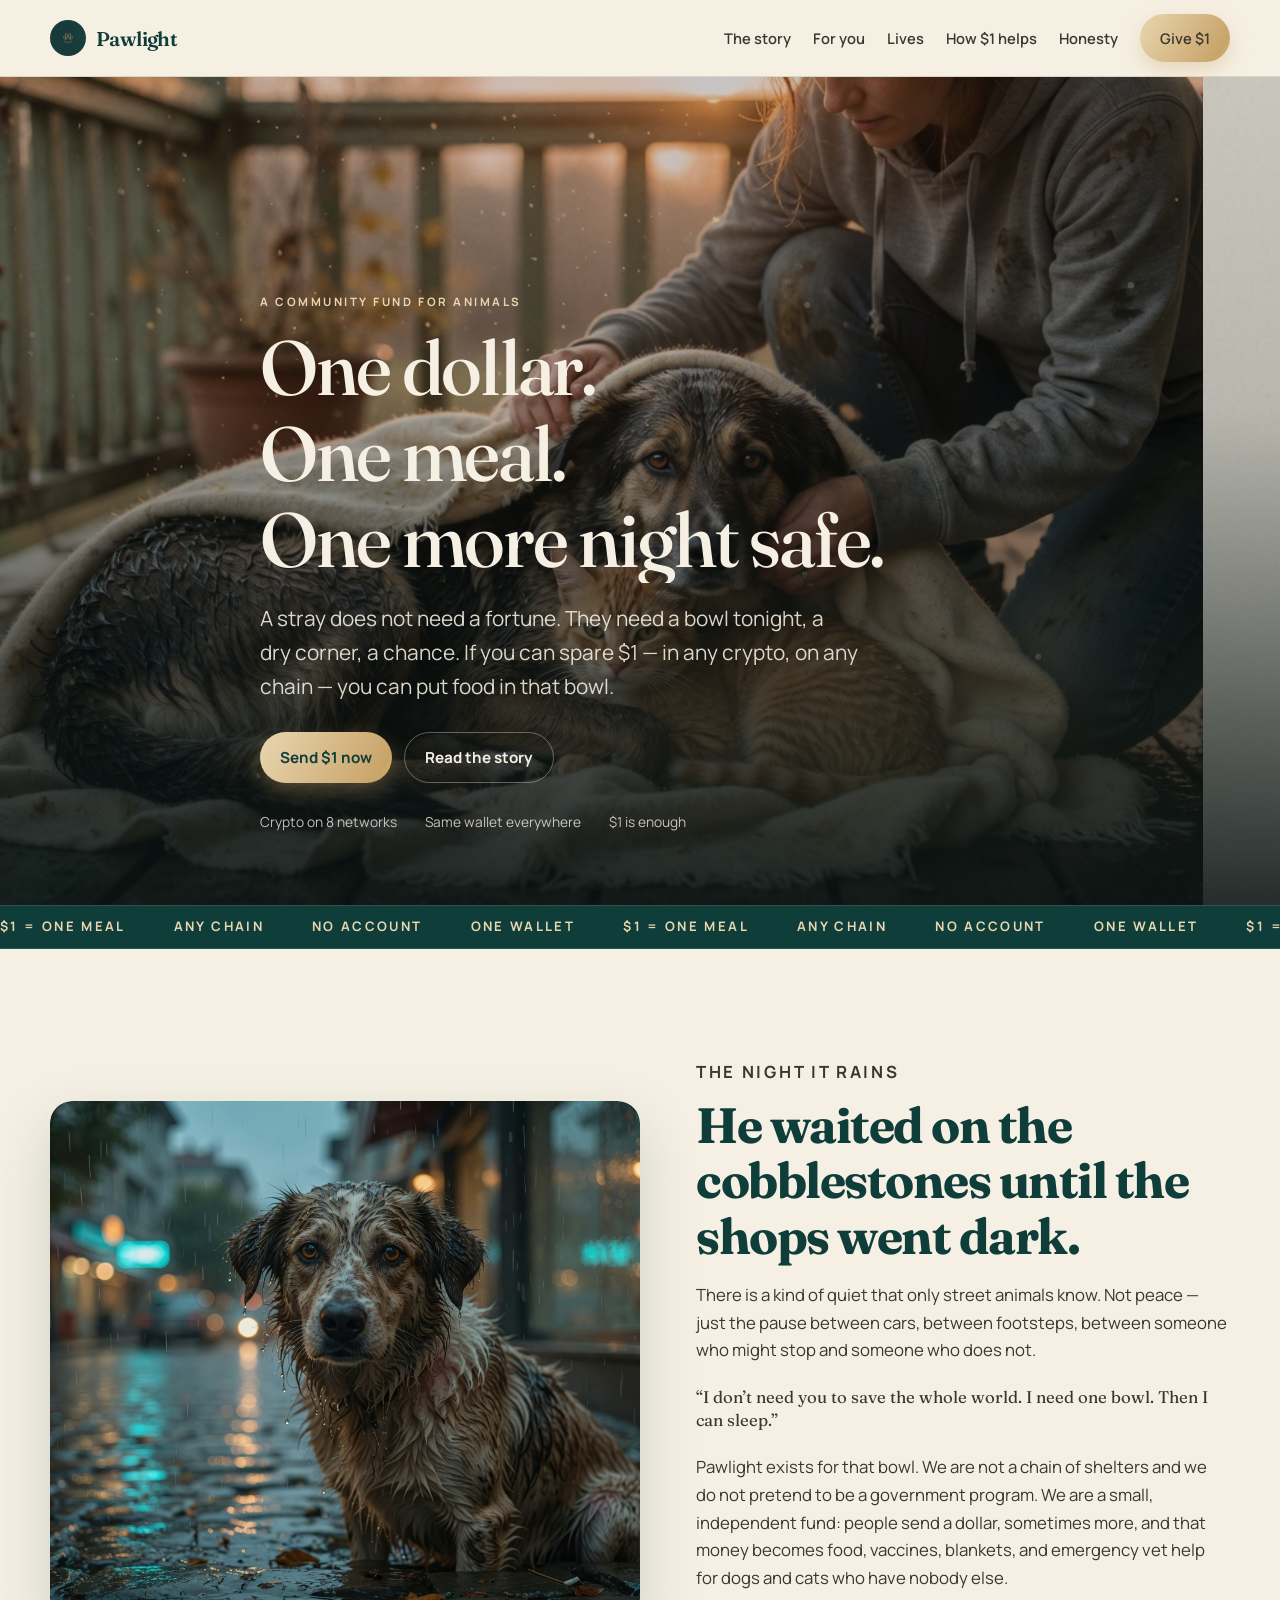
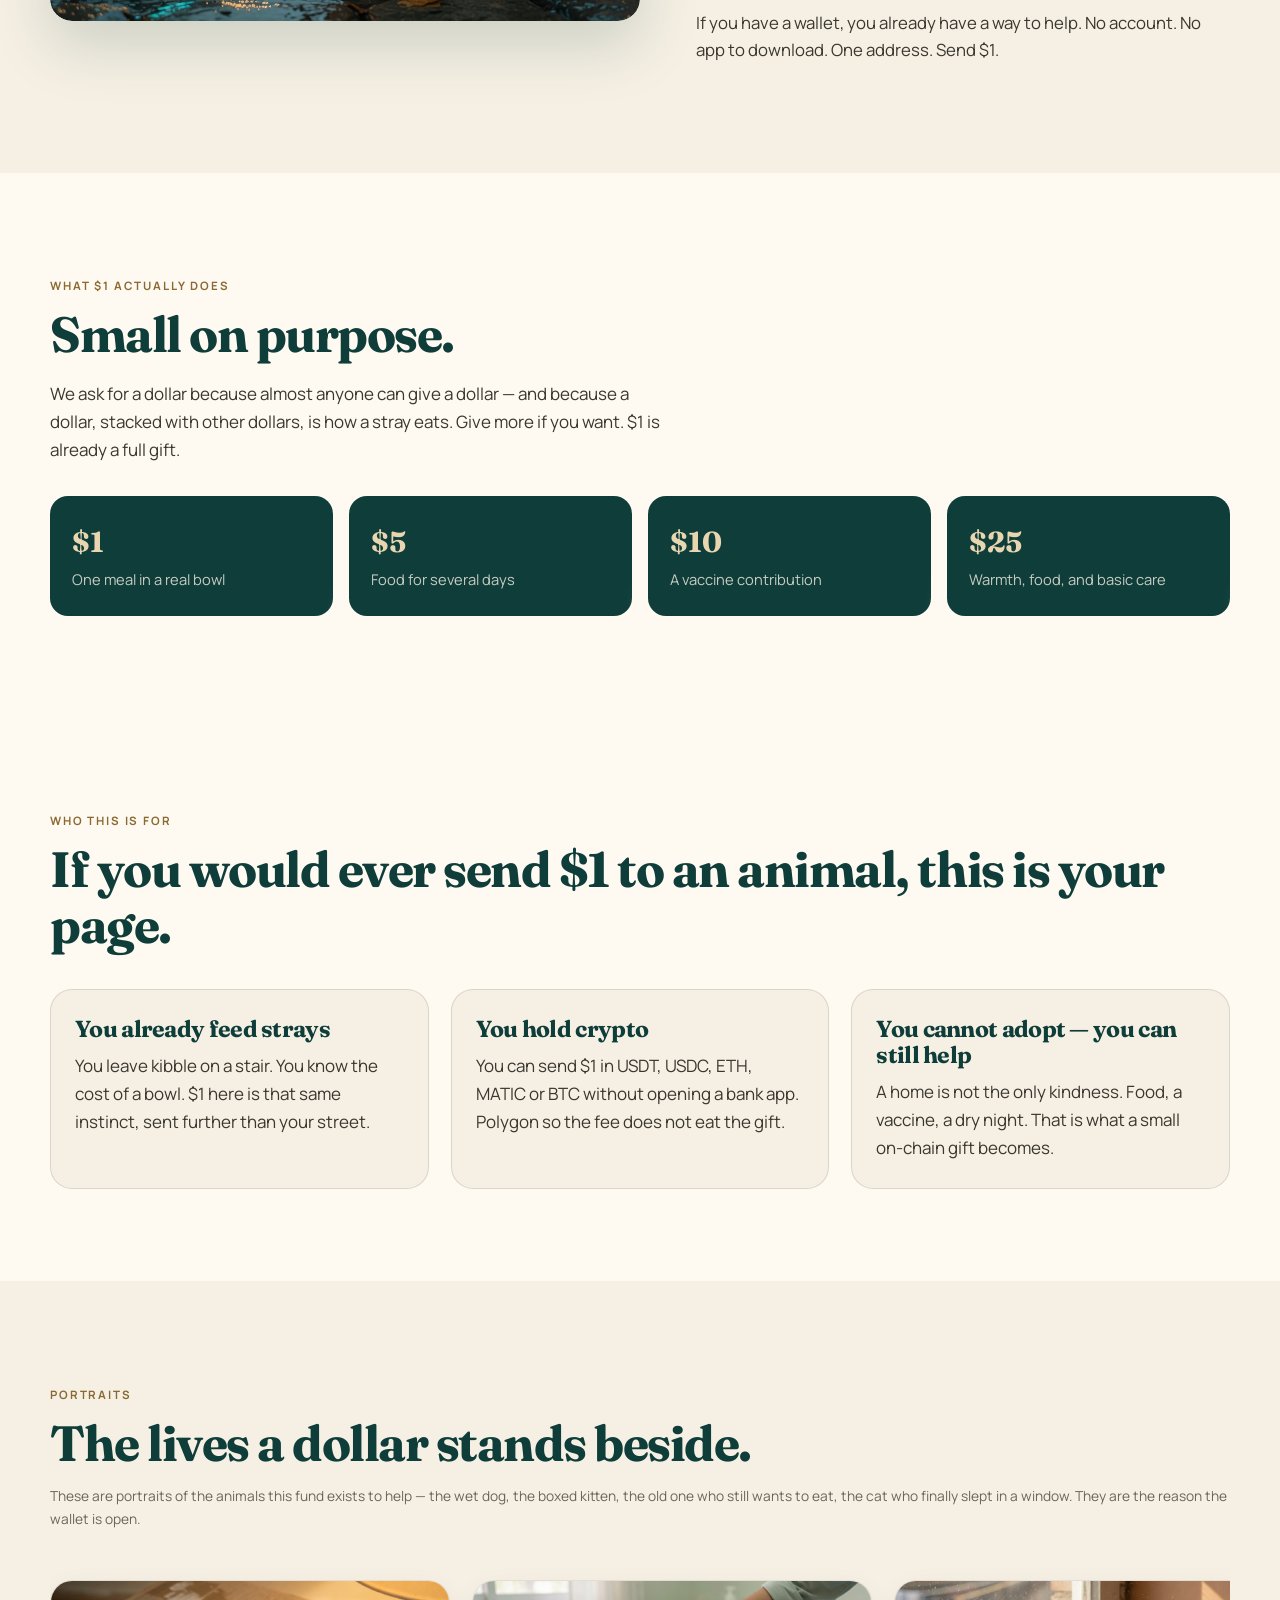
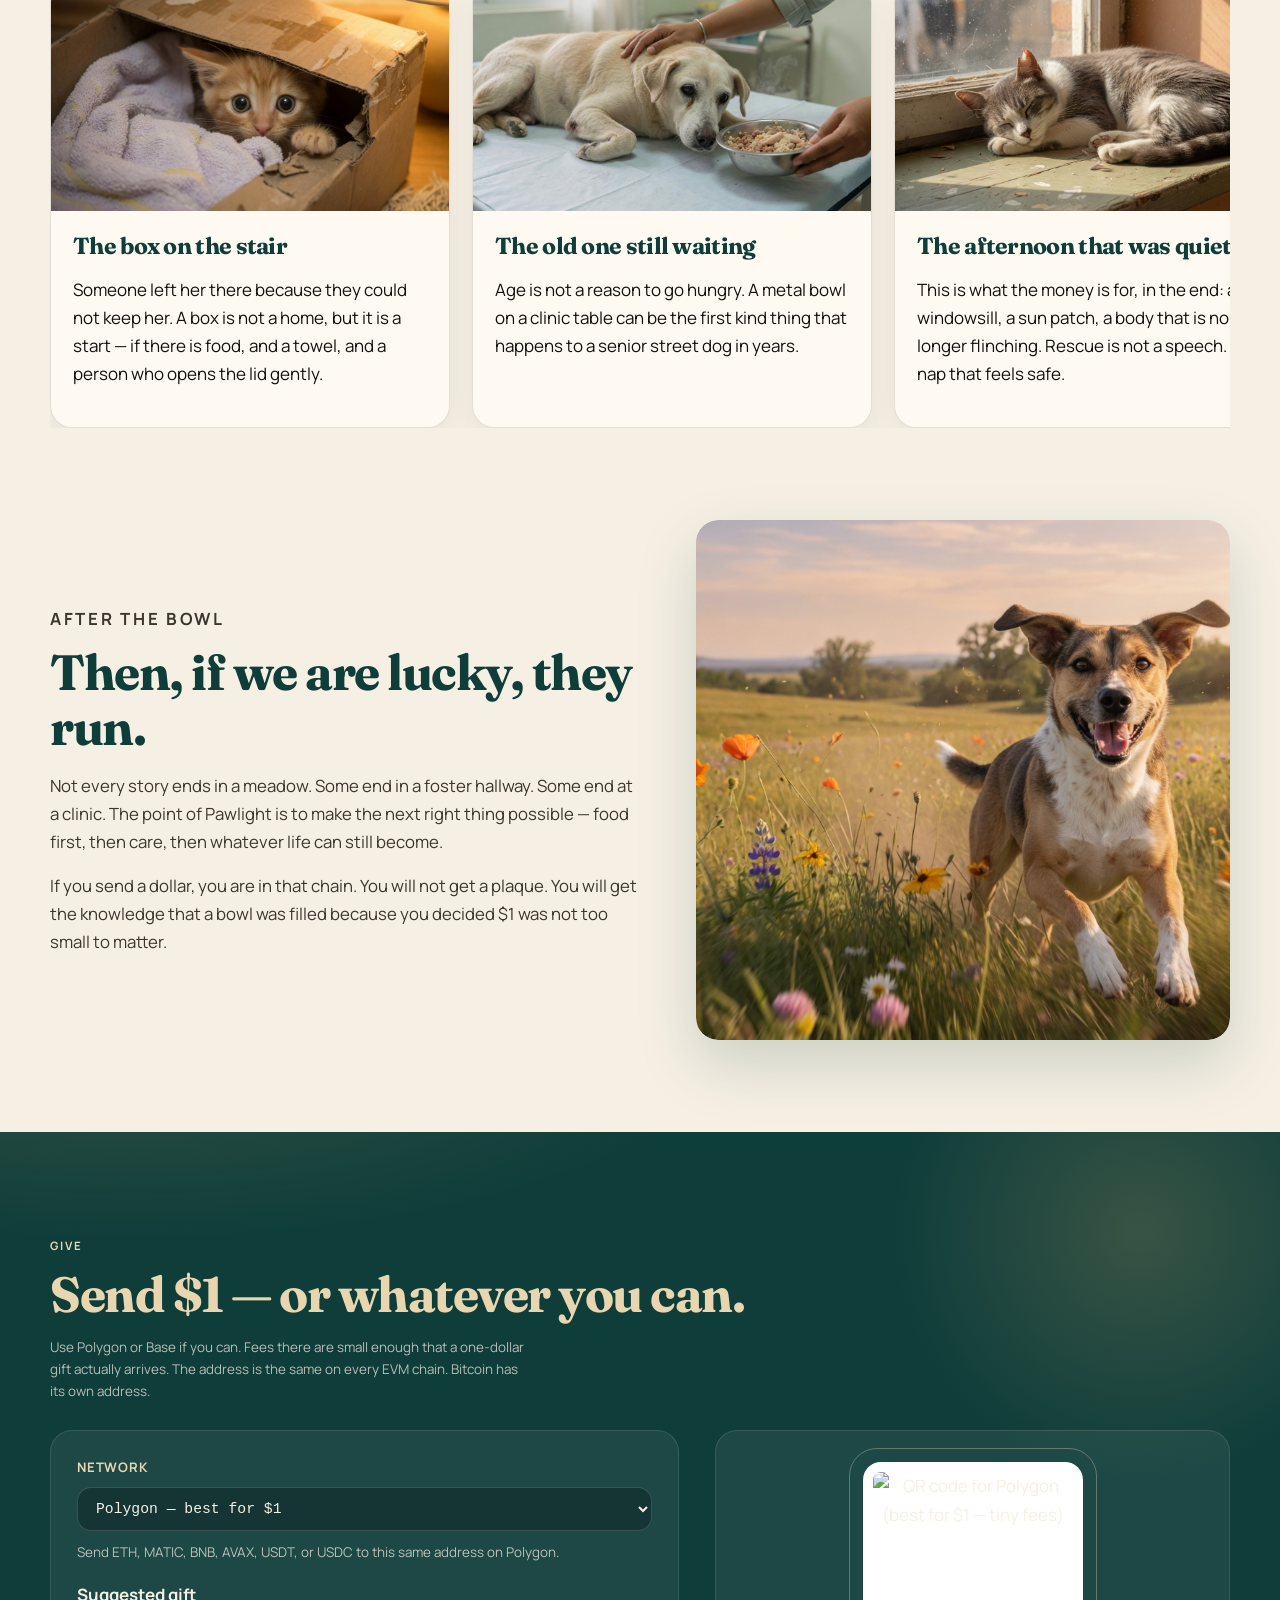
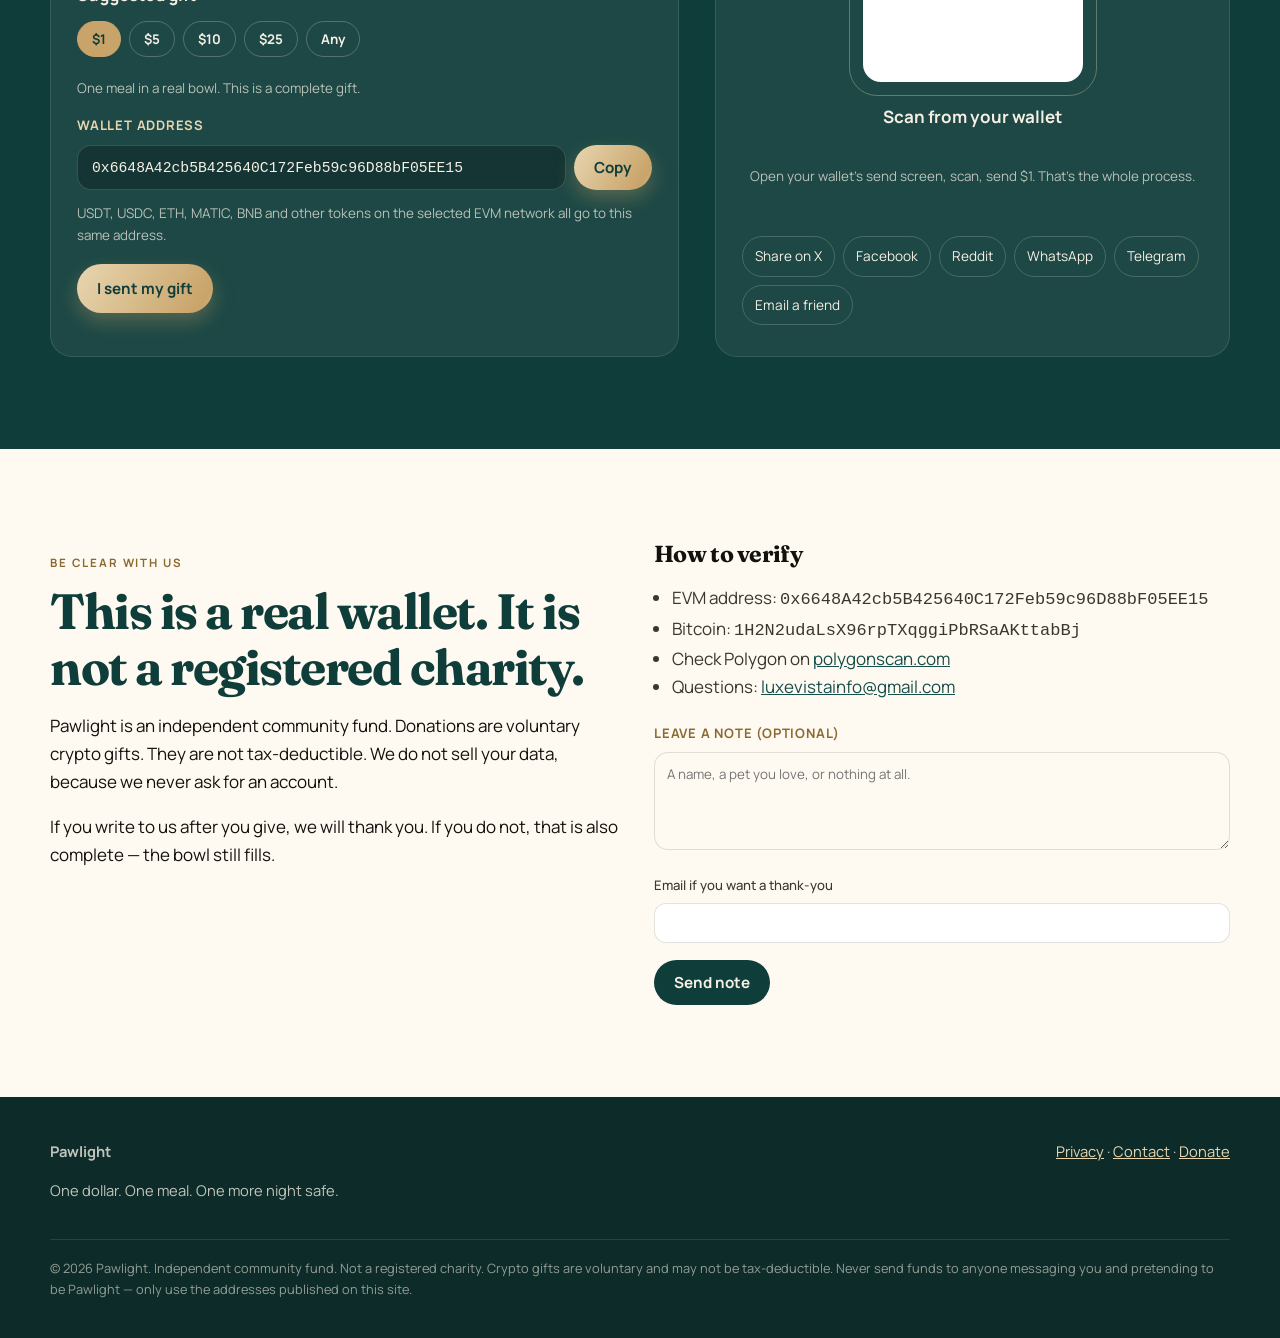
==== commit 64edc06b: "Scroll-driven motion + donor targeting (animals + crypto holders)" ====
--- a/index.html
+++ b/index.html
@@ -4,7 +4,8 @@
   <meta charset="utf-8">
   <meta name="viewport" content="width=device-width, initial-scale=1">
   <title>Pawlight — One dollar. One meal. One more night safe.</title>
-  <meta name="description" content="Pawlight is a community fund for stray and surrendered dogs and cats. Give $1 or more in crypto — same wallet on every major chain. One dollar is one meal.">
+  <meta name="description" content="Donate $1 in crypto to feed a stray dog or cat tonight. Polygon, Base, Ethereum, Bitcoin. For animal lovers and crypto holders who want a tiny on-chain gift to actually matter.">
+  <meta name="keywords" content="donate crypto animals, stray dog donation, feed street cats, USDT animal rescue, polygon donation, bitcoin animal charity, $1 crypto donation">
   <meta name="theme-color" content="#0f3d3a">
   <link rel="canonical" href="https://luxevistainfo-dev.github.io/">
   <link rel="icon" href="images/favicon.png" type="image/png">
@@ -31,7 +32,8 @@
     "description": "Independent community fund that turns small crypto gifts into food, vaccines, and shelter for stray and surrendered companion animals.",
     "email": "luxevistainfo@gmail.com",
     "slogan": "One dollar. One meal. One more night safe.",
-    "areaServed": "Worldwide"
+    "areaServed": "Worldwide",
+    "keywords": "donate crypto stray dogs, feed street cats, USDT animal rescue, polygon donation"
   }
   </script>
 </head>
@@ -44,6 +46,7 @@
       <button class="menu-btn" id="menuBtn" aria-expanded="false" aria-controls="navLinks">☰</button>
       <nav class="nav-links" id="navLinks">
         <a href="#story">The story</a>
+        <a href="#who">For you</a>
         <a href="#lives">Lives</a>
         <a href="#how">How $1 helps</a>
         <a href="#honest">Honesty</a>
@@ -53,7 +56,9 @@
   </header>
 
   <section class="hero" id="top">
+    <div class="hero-bg-wrap">
     <img class="bg" src="images/hero.jpg" alt="A volunteer wrapping a wet street dog and a ginger cat in a blanket at sunset">
+    </div>
     <canvas id="paws" aria-hidden="true"></canvas>
     <div class="hero-grain"></div>
     <div class="hero-glow"></div>
@@ -111,12 +116,34 @@
     </div>
   </section>
 
+  <section class="section who" id="who">
+    <div class="wrap">
+      <p class="kicker reveal">Who this is for</p>
+      <h2 class="reveal d1">If you would ever send $1 to an animal, this is your page.</h2>
+      <div class="who-grid">
+        <article class="who-card reveal">
+          <h3>You already feed strays</h3>
+          <p>You leave kibble on a stair. You know the cost of a bowl. $1 here is that same instinct, sent further than your street.</p>
+        </article>
+        <article class="who-card reveal d1">
+          <h3>You hold crypto</h3>
+          <p>You can send $1 in USDT, USDC, ETH, MATIC or BTC without opening a bank app. Polygon so the fee does not eat the gift.</p>
+        </article>
+        <article class="who-card reveal d2">
+          <h3>You cannot adopt — you can still help</h3>
+          <p>A home is not the only kindness. Food, a vaccine, a dry night. That is what a small on-chain gift becomes.</p>
+        </article>
+      </div>
+    </div>
+  </section>
+
   <section class="section" id="lives">
     <div class="wrap">
       <p class="kicker reveal">Portraits</p>
       <h2 class="reveal d1">The lives a dollar stands beside.</h2>
       <p class="note reveal d2">These are portraits of the animals this fund exists to help — the wet dog, the boxed kitten, the old one who still wants to eat, the cat who finally slept in a window. They are the reason the wallet is open.</p>
-      <div class="cards">
+      <div class="hscroll" id="hscroll">
+      <div class="hscroll-track cards">
         <article class="card reveal">
           <img src="images/story-kitten.jpg" alt="A ginger kitten peeking from a cardboard box">
           <div class="card-body">
@@ -138,6 +165,7 @@
             <p>This is what the money is for, in the end: a windowsill, a sun patch, a body that is no longer flinching. Rescue is not a speech. It is a nap that feels safe.</p>
           </div>
         </article>
+      </div>
       </div>
     </div>
   </section>
@@ -262,6 +290,9 @@
 
   <a class="btn btn-gold mobile-cta" href="#donate">Give $1</a>
   <div class="toast" id="toast" role="status"></div>
+  <script src="https://cdn.jsdelivr.net/npm/gsap@3.12.7/dist/gsap.min.js"></script>
+  <script src="https://cdn.jsdelivr.net/npm/gsap@3.12.7/dist/ScrollTrigger.min.js"></script>
   <script src="js/main.js"></script>
+  <script src="js/scroll-motion.js"></script>
 </body>
 </html>
--- a/css/style.css
+++ b/css/style.css
@@ -154,13 +154,18 @@
   align-items: end;
 }
 
+.hero-bg-wrap {
+  position: absolute;
+  inset: 0;
+  z-index: -2;
+  overflow: hidden;
+}
 .hero img.bg {
   position: absolute;
   inset: -6%;
   width: 112%;
   height: 112%;
   object-fit: cover;
-  z-index: -2;
   animation: kenburns 28s ease-in-out infinite alternate;
 }
 
@@ -635,6 +640,42 @@
   0% { transform: scale(.92); opacity: .7; }
   100% { transform: scale(1.12); opacity: 0; }
 }
+.who { background: var(--paper); }
+.who-grid {
+  display: grid;
+  grid-template-columns: repeat(3, 1fr);
+  gap: 22px;
+  margin-top: 36px;
+}
+.who-card {
+  background: var(--cream);
+  border: 1px solid var(--line);
+  border-radius: var(--radius);
+  padding: 26px 24px;
+  min-height: 200px;
+}
+.who-card h3 { color: var(--teal); margin-bottom: 10px; }
+.who-card p { color: var(--ink-soft); margin: 0; }
+
+.hscroll { overflow: hidden; }
+.hscroll-track.cards {
+  display: flex;
+  width: max-content;
+  will-change: transform;
+}
+.hscroll-track .card {
+  width: min(400px, 78vw);
+  min-width: min(400px, 78vw);
+  flex: 0 0 auto;
+}
+
+.split .prose, .media { will-change: transform, opacity; }
+
+@media (max-width: 900px) {
+  .who-grid { grid-template-columns: 1fr; }
+  .hscroll { overflow: visible; }
+}
+
 @keyframes bouncecta {
   0%, 70%, 100% { transform: translateY(0); }
   80% { transform: translateY(-4px); }
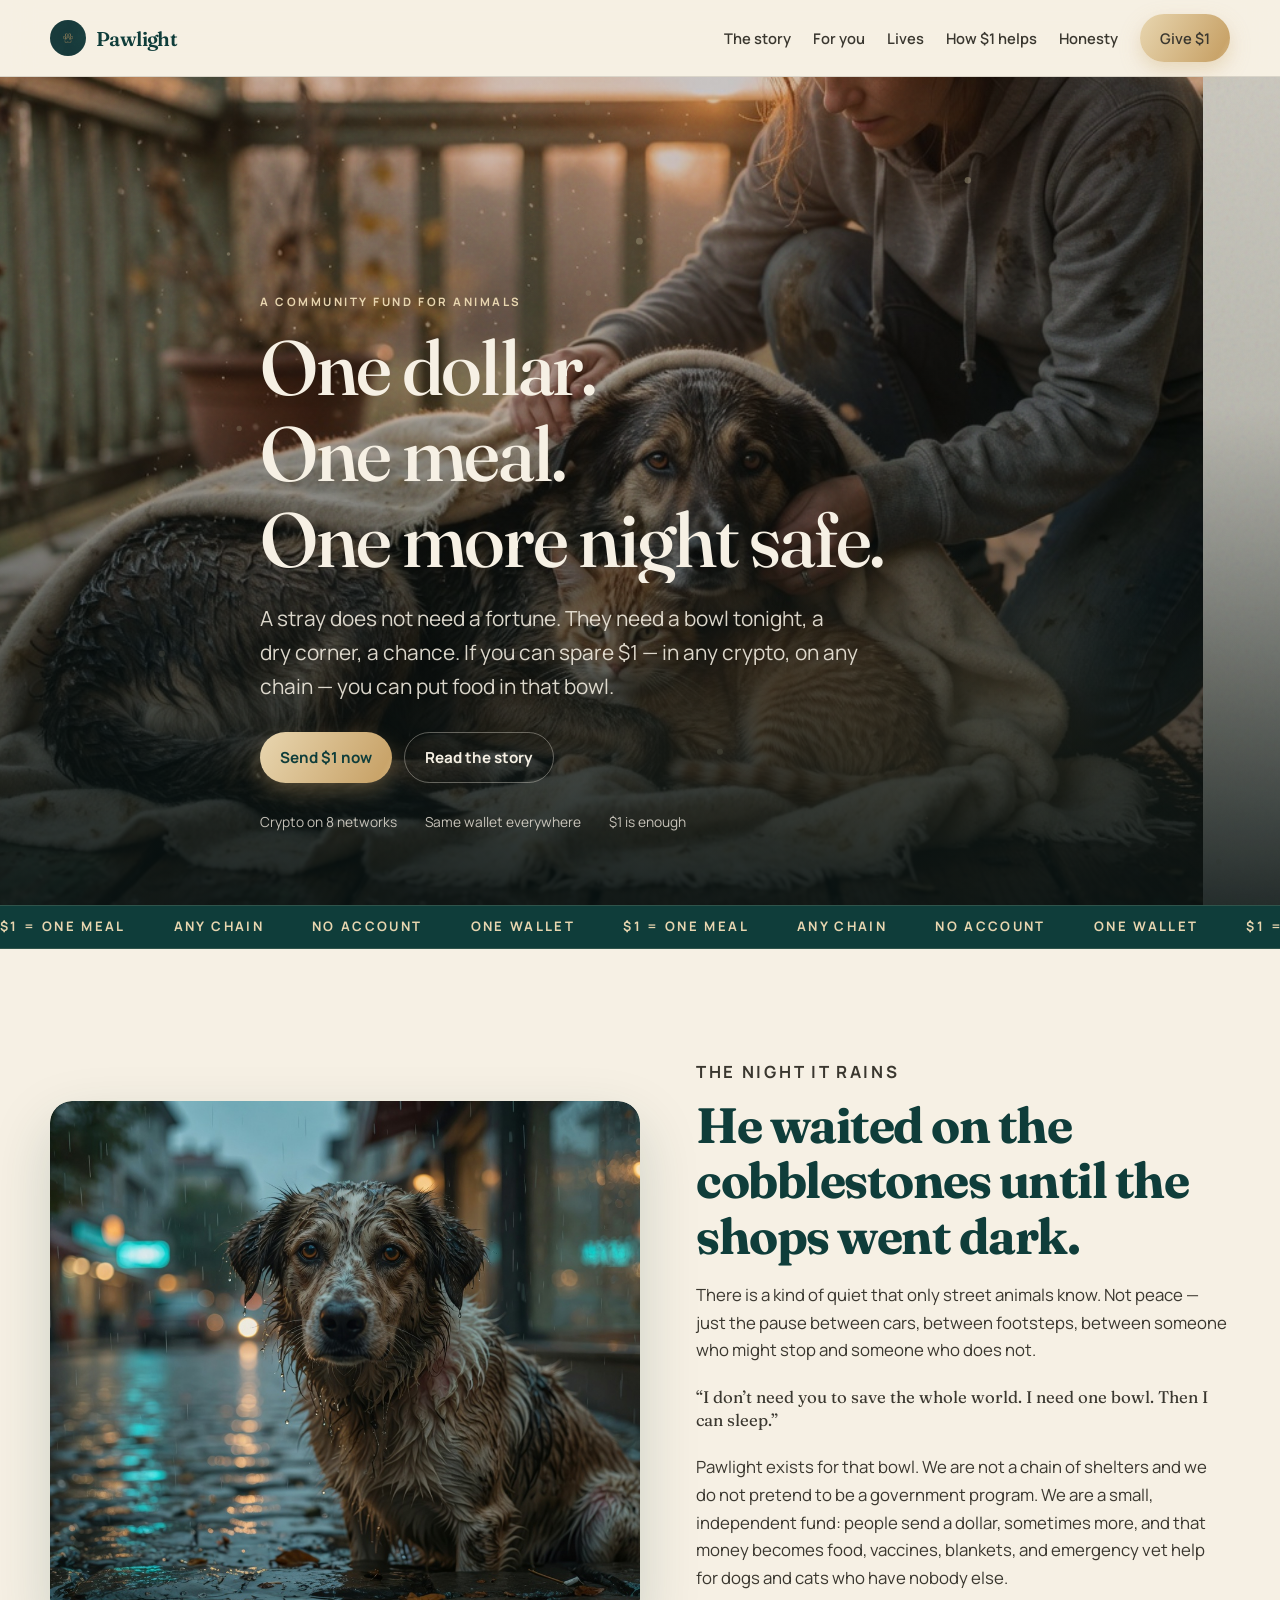
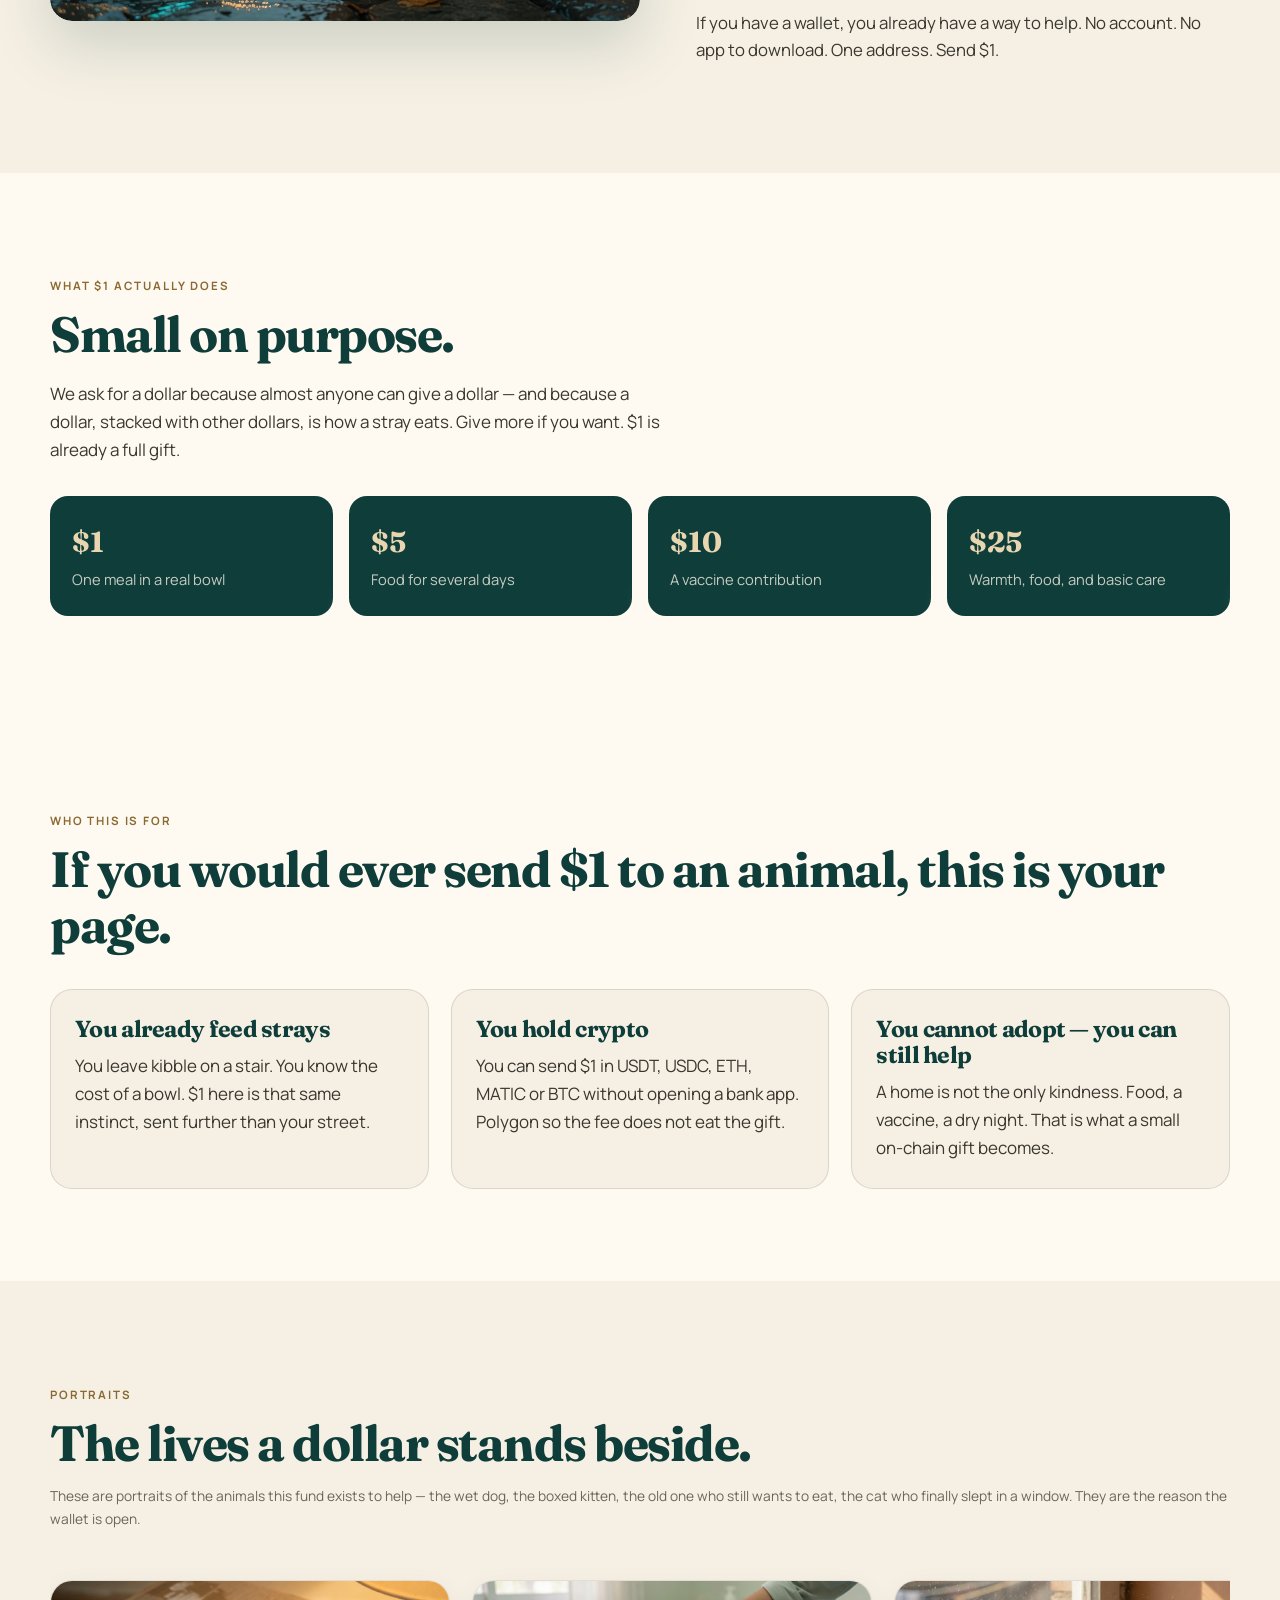
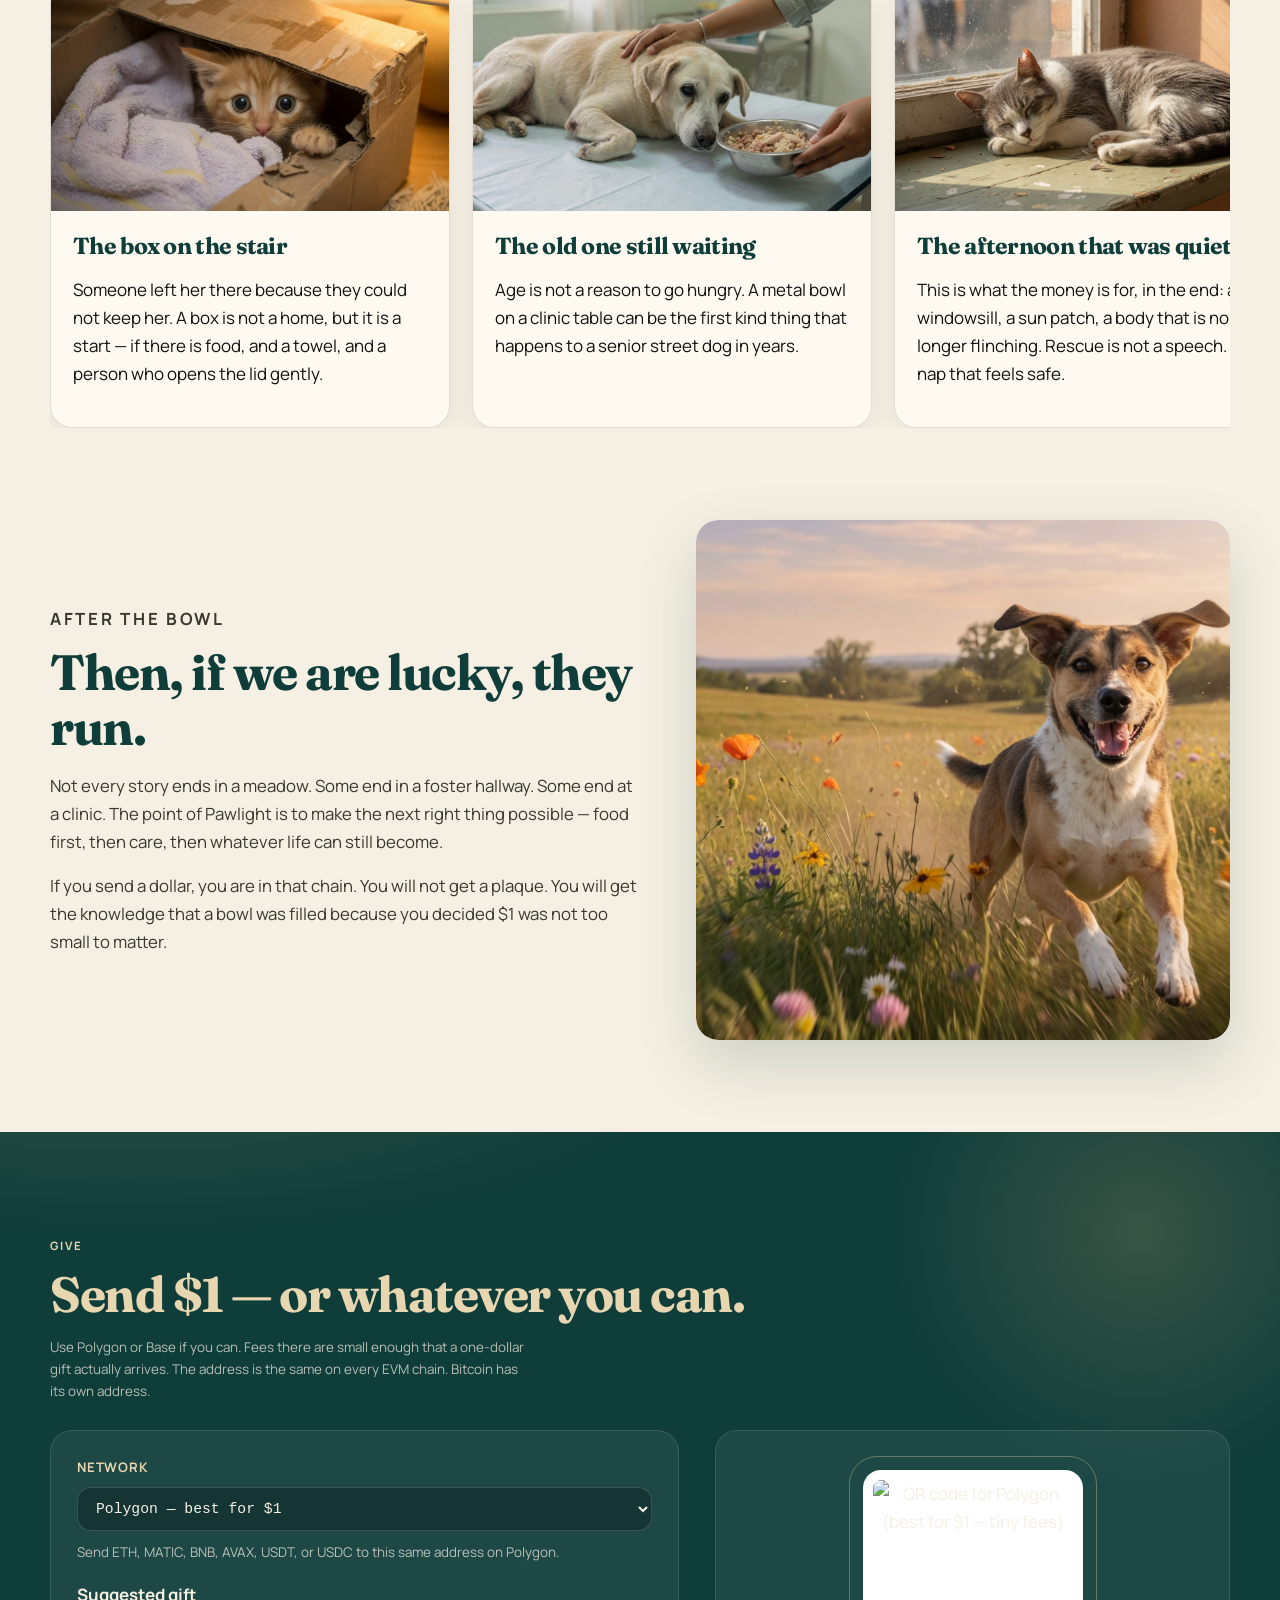
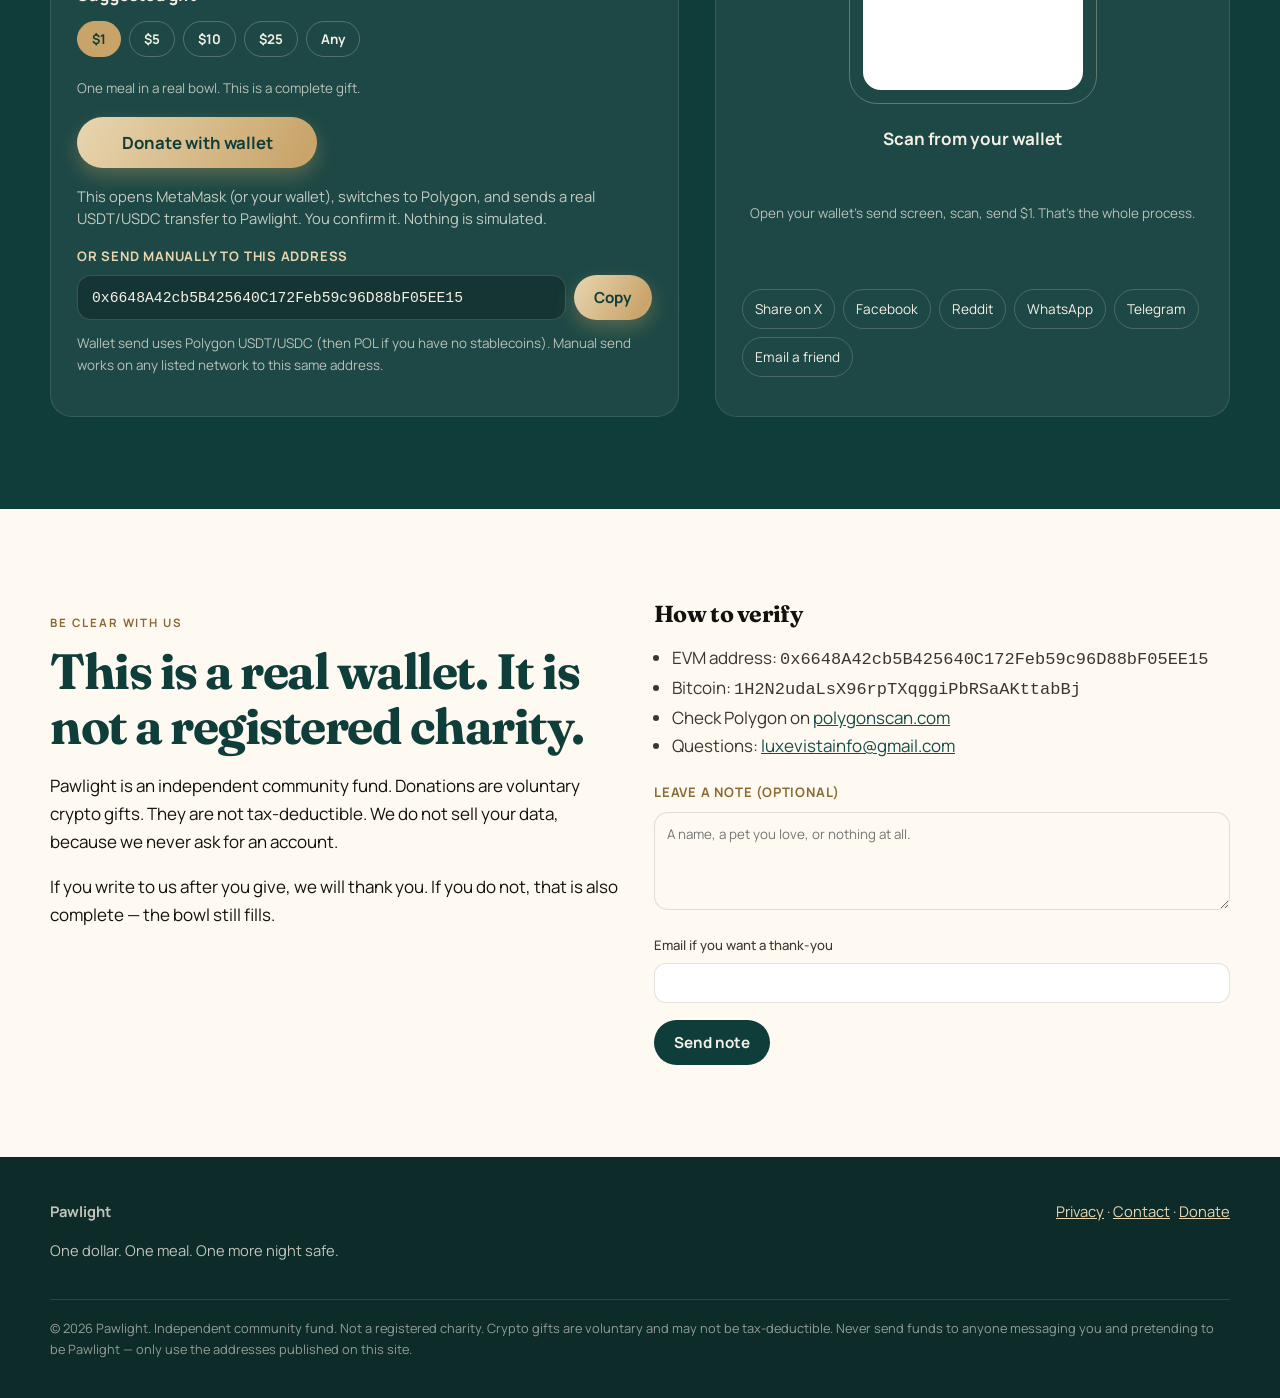
==== commit 2b925168: "Real Polygon wallet donate: USDT/USDC/POL transfer, no simulation" ====
--- a/index.html
+++ b/index.html
@@ -71,7 +71,7 @@
       </h1>
       <p class="lede">A stray does not need a fortune. They need a bowl tonight, a dry corner, a chance. If you can spare $1 — in any crypto, on any chain — you can put food in that bowl.</p>
       <div class="hero-actions">
-        <a class="btn btn-gold" href="#donate">Send $1 now</a>
+        <a class="btn btn-gold" href="#donate" id="heroDonate">Send $1 now</a>
         <a class="btn btn-ghost" href="#story">Read the story</a>
       </div>
       <div class="trust">
@@ -203,22 +203,27 @@
           <p class="tiny" id="networkHint" style="margin:10px 0 18px"></p>
           <p style="margin:0 0 8px;font-weight:700">Suggested gift</p>
           <div class="amounts">
-            <button class="chip active" type="button" data-note="One meal in a real bowl. This is a complete gift.">$1</button>
-            <button class="chip" type="button" data-note="Food for several days for a small dog or cat.">$5</button>
-            <button class="chip" type="button" data-note="A real push toward vaccines and basic vet care.">$10</button>
-            <button class="chip" type="button" data-note="Warmth, food, and a buffer for an emergency.">$25</button>
-            <button class="chip" type="button" data-note="Give any amount you want. There is no minimum above $1, and no maximum.">Any</button>
+            <button class="chip active" type="button" data-usd="1" data-note="One meal in a real bowl. This is a complete gift.">$1</button>
+            <button class="chip" type="button" data-usd="5" data-note="Food for several days for a small dog or cat.">$5</button>
+            <button class="chip" type="button" data-usd="10" data-note="A real push toward vaccines and basic vet care.">$10</button>
+            <button class="chip" type="button" data-usd="25" data-note="Warmth, food, and a buffer for an emergency.">$25</button>
+            <button class="chip" type="button" data-usd="any" data-note="Give any amount you want. There is no minimum above $1, and no maximum.">Any</button>
           </div>
           <p class="tiny" id="giftNote">One meal in a real bowl. This is a complete gift.</p>
-          <label for="address" style="margin-top:16px">Wallet address</label>
+          <p style="margin-top:18px">
+            <button class="btn btn-gold" type="button" id="donateWallet">Donate with wallet</button>
+          </p>
+          <p class="donate-status" id="donateStatus">This opens MetaMask (or your wallet), switches to Polygon, and sends a real USDT/USDC transfer to Pawlight. You confirm it. Nothing is simulated.</p>
+          <p class="tiny" id="txLink" hidden></p>
+          <div id="walletLinks" hidden>
+            <a class="btn btn-ghost" id="openMetamask" href="https://metamask.io/download/" target="_blank" rel="noopener">Open in MetaMask</a>
+          </div>
+          <label for="address" style="margin-top:16px">Or send manually to this address</label>
           <div class="addr-row">
             <input class="addr" id="address" readonly value="0x6648A42cb5B425640C172Feb59c96D88bF05EE15">
             <button class="btn btn-gold" id="copyBtn" type="button">Copy</button>
           </div>
-          <p class="tiny" style="margin-top:12px">USDT, USDC, ETH, MATIC, BNB and other tokens on the selected EVM network all go to this same address.</p>
-          <p style="margin-top:18px">
-            <a class="btn btn-gold" href="thank-you.html">I sent my gift</a>
-          </p>
+          <p class="tiny" style="margin-top:12px">Wallet send uses Polygon USDT/USDC (then POL if you have no stablecoins). Manual send works on any listed network to this same address.</p>
         </div>
         <div class="panel qr-wrap reveal">
           <div class="qr-ring">
@@ -288,11 +293,12 @@
     </div>
   </footer>
 
-  <a class="btn btn-gold mobile-cta" href="#donate">Give $1</a>
+  <a class="btn btn-gold mobile-cta" href="#donate" id="mobileDonate">Give $1</a>
   <div class="toast" id="toast" role="status"></div>
   <script src="https://cdn.jsdelivr.net/npm/gsap@3.12.7/dist/gsap.min.js"></script>
   <script src="https://cdn.jsdelivr.net/npm/gsap@3.12.7/dist/ScrollTrigger.min.js"></script>
   <script src="js/main.js"></script>
+  <script src="js/donate.js"></script>
   <script src="js/scroll-motion.js"></script>
 </body>
 </html>
--- a/css/style.css
+++ b/css/style.css
@@ -422,6 +422,14 @@
 }
 
 .tiny { font-size: 0.84rem; color: rgba(246, 240, 228, 0.72); }
+
+#donateWallet { min-width: 240px; padding: 14px 26px; font-size: 1.05rem; }
+.donate-status { margin: 12px 0 0; font-size: 0.92rem; color: rgba(246, 240, 228, 0.78); line-height: 1.5; }
+.donate-status.ok { color: #b8e0c8; }
+.donate-status.err { color: #f3b6aa; }
+.donate-status.warn { color: var(--gold-2); }
+#walletLinks { margin-top: 12px; }
+#txLink a { color: var(--gold-2); }
 
 .share { display: flex; flex-wrap: wrap; gap: 8px; margin-top: 16px; }
 
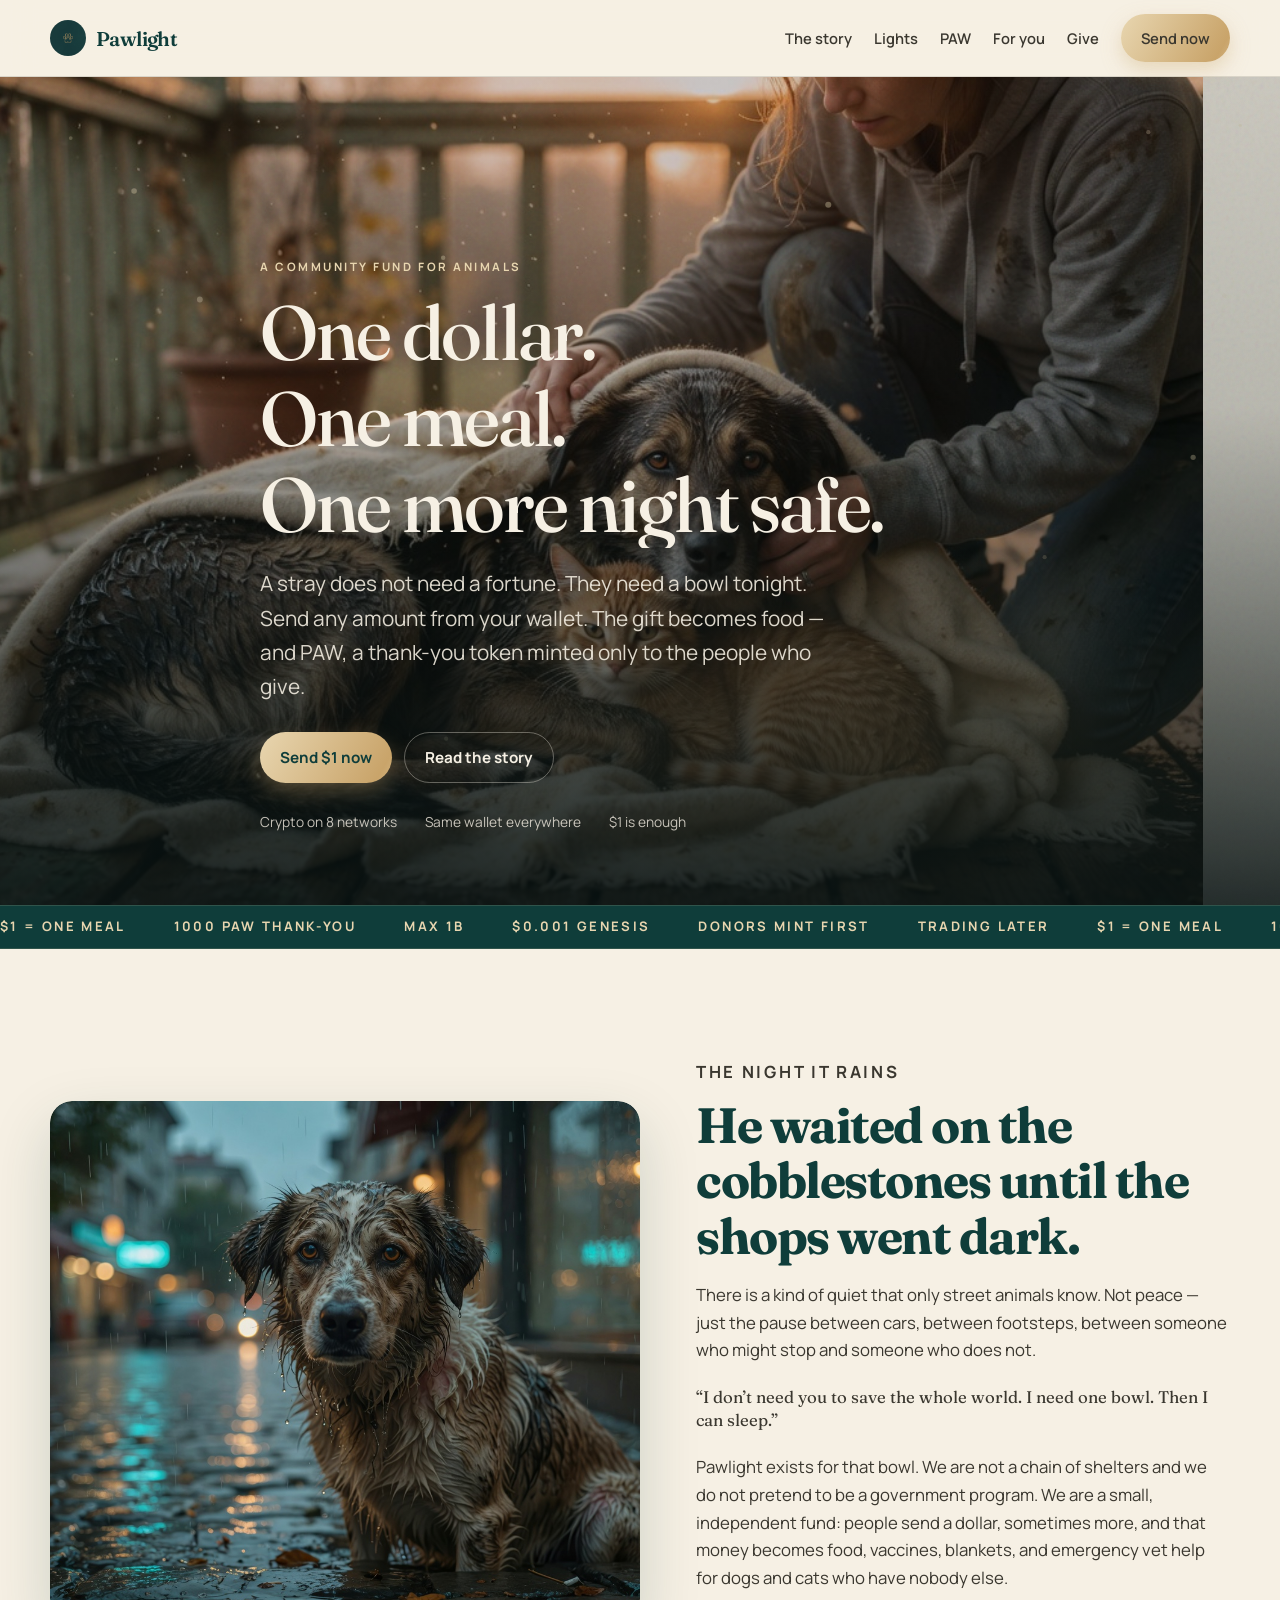
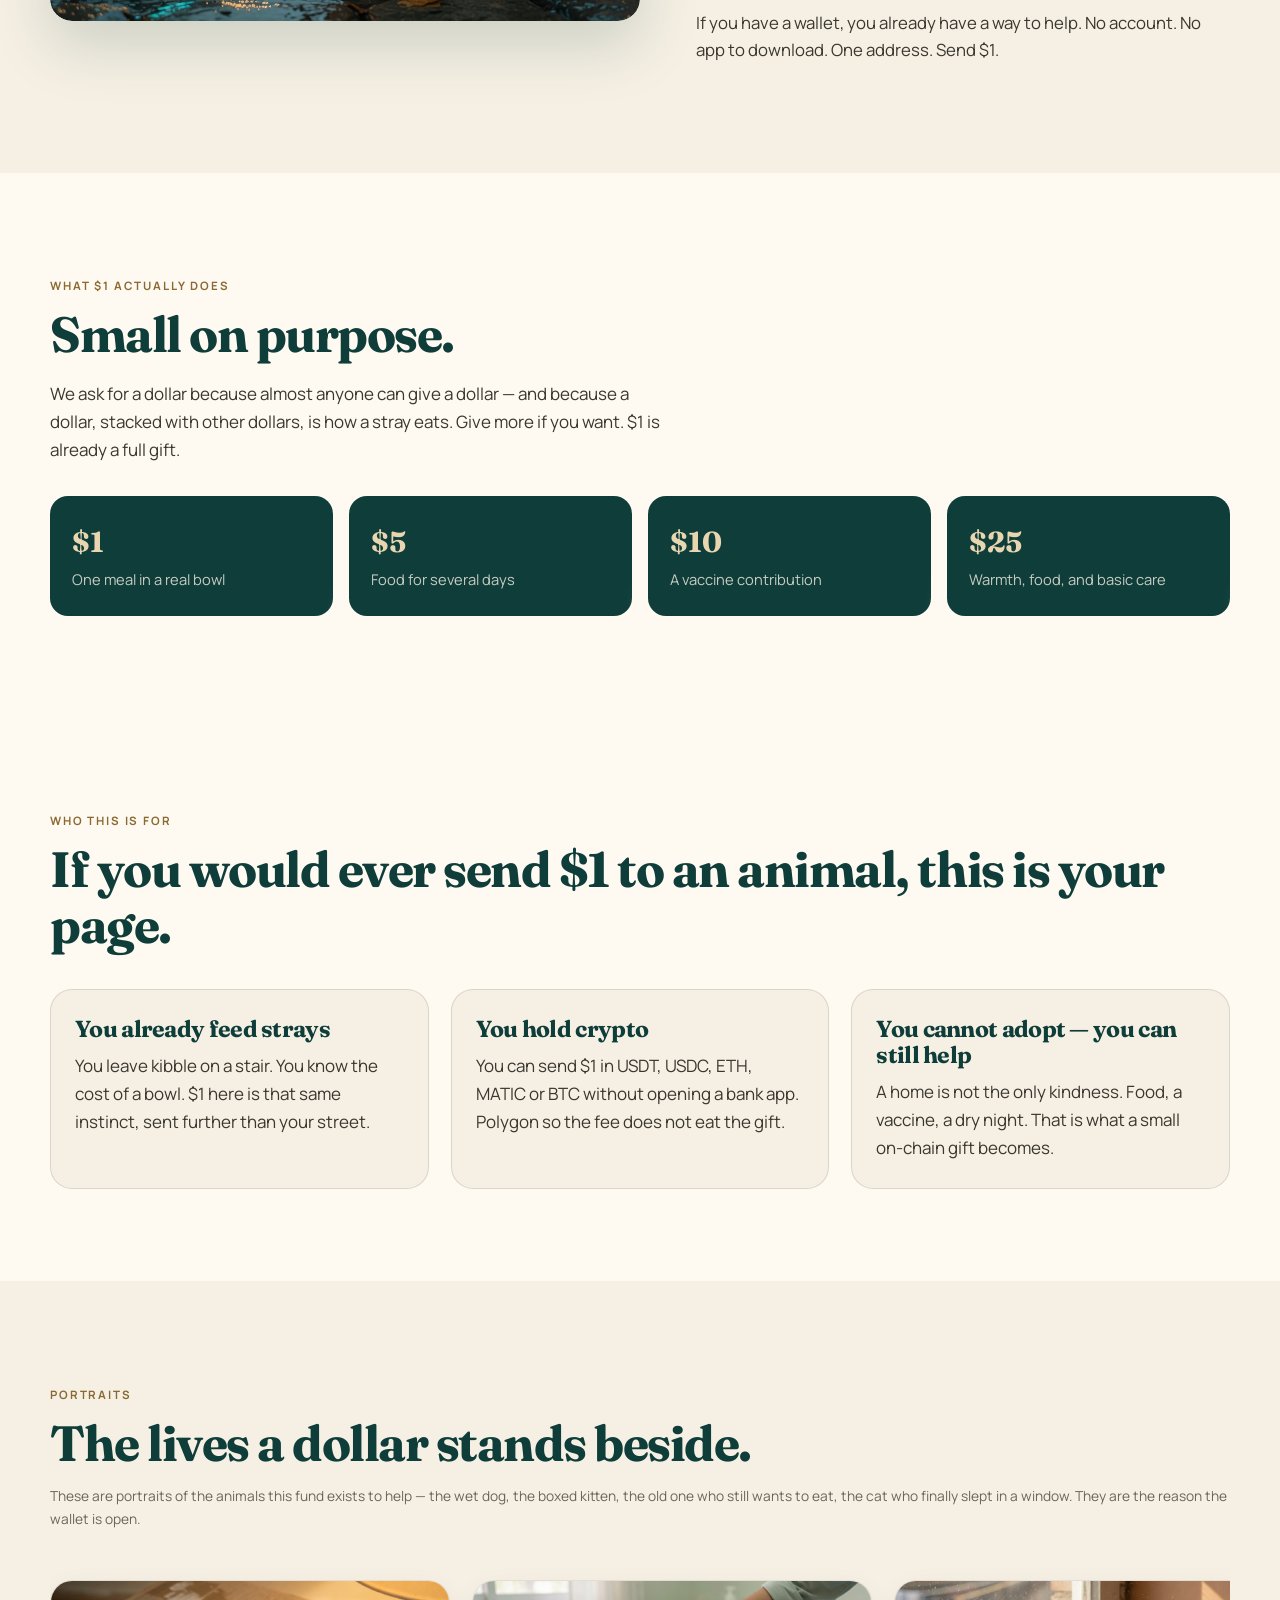
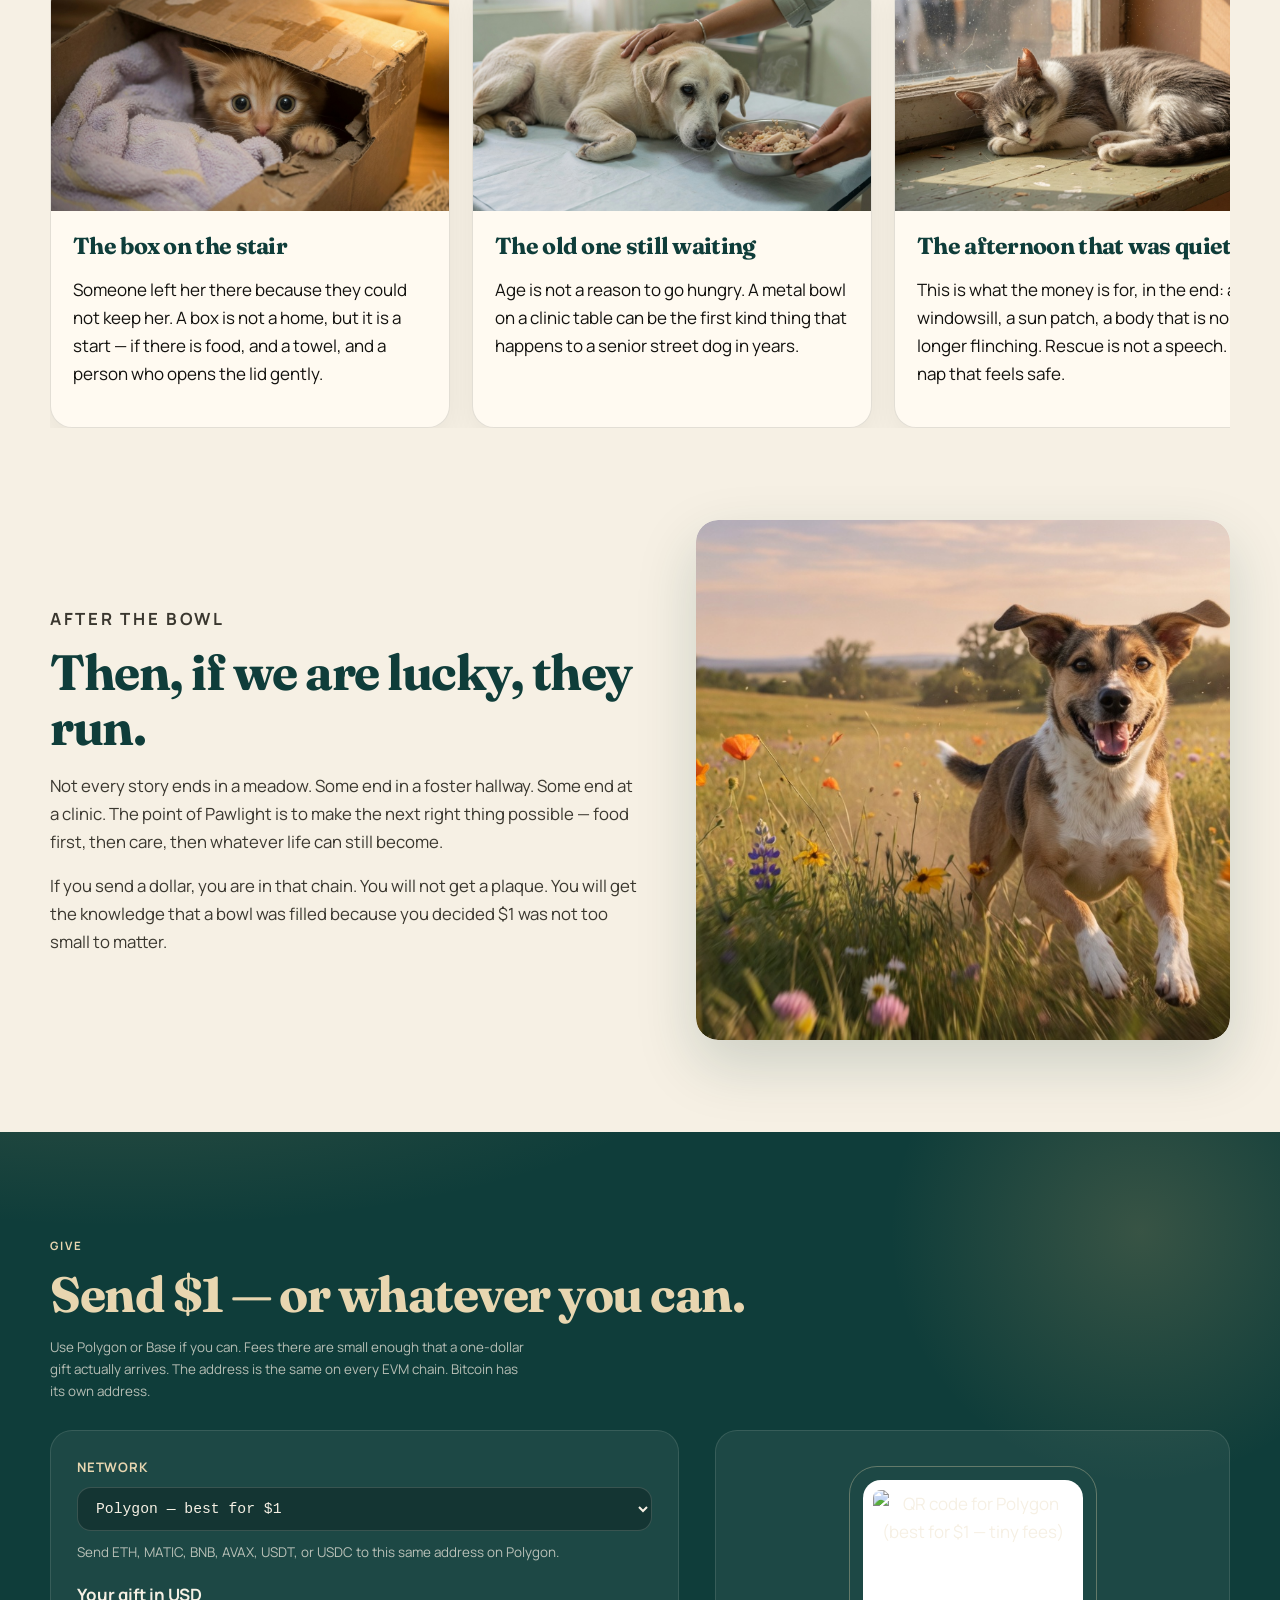
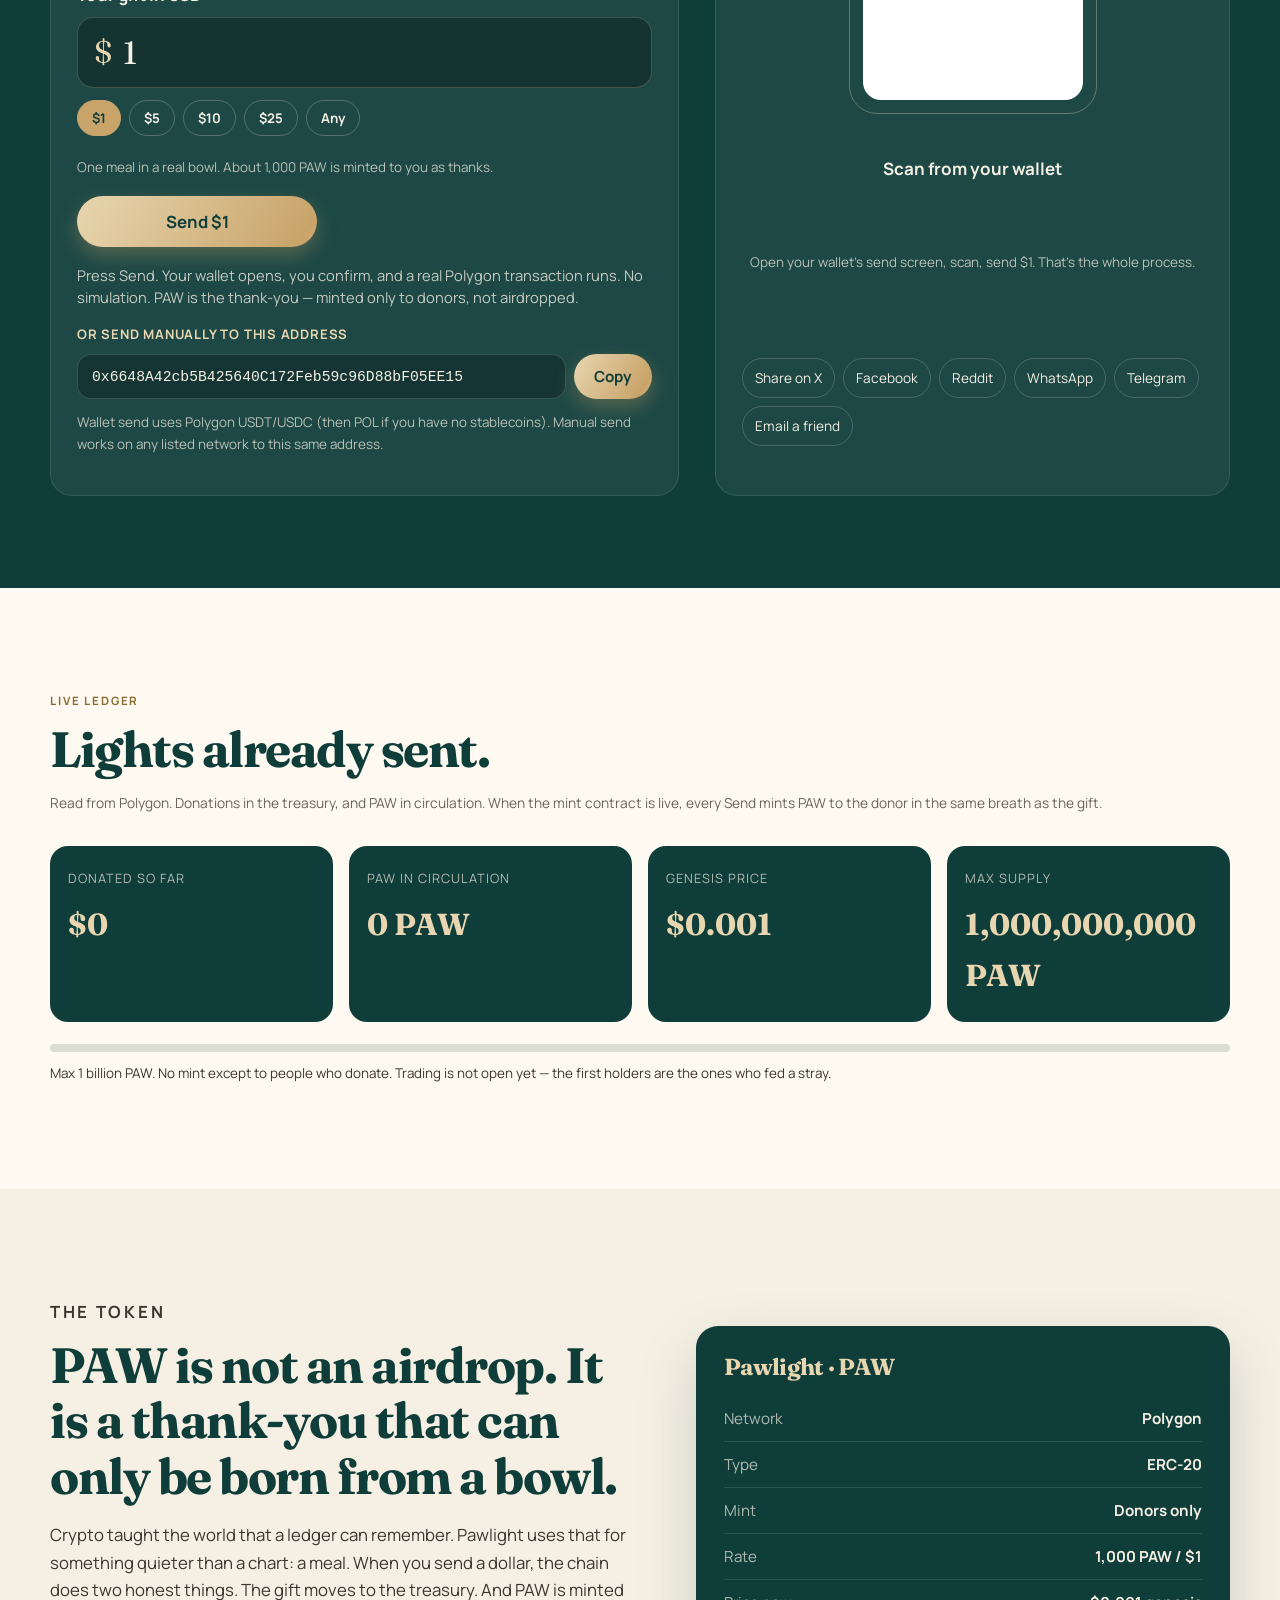
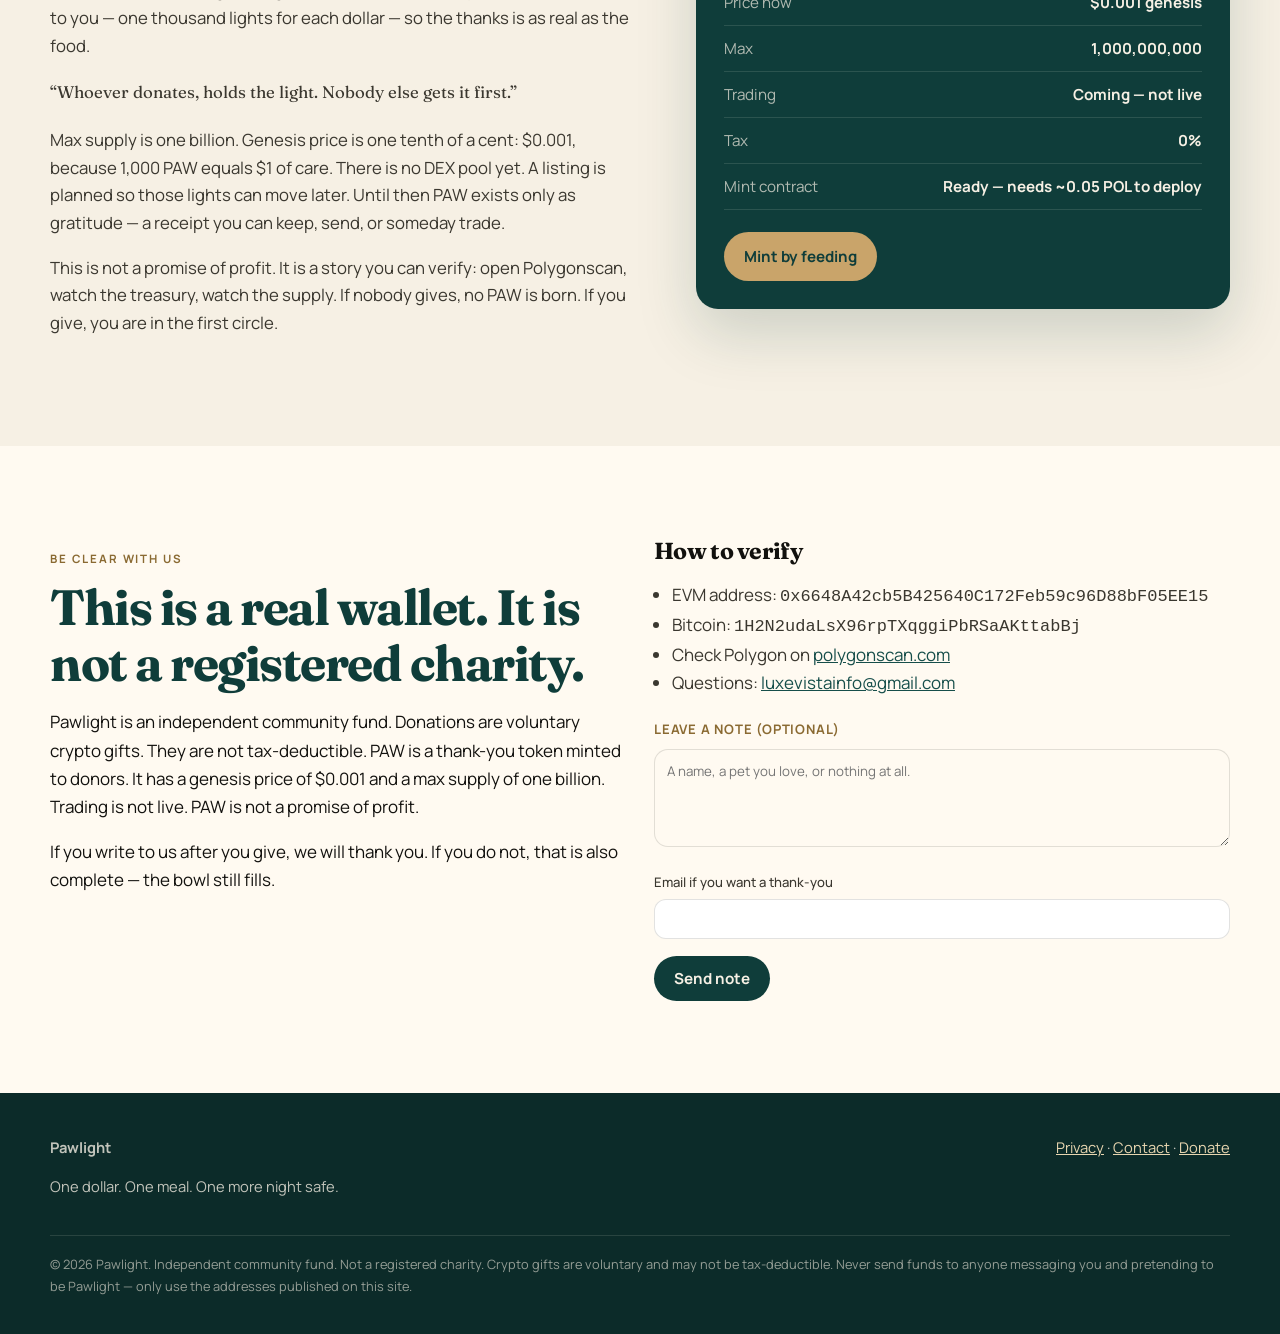
==== commit 0e18621c: "Any-amount gifts, PAW token story, live ledger, wallet send" ====
--- a/index.html
+++ b/index.html
@@ -46,11 +46,11 @@
       <button class="menu-btn" id="menuBtn" aria-expanded="false" aria-controls="navLinks">☰</button>
       <nav class="nav-links" id="navLinks">
         <a href="#story">The story</a>
+        <a href="#lights">Lights</a>
+        <a href="#token">PAW</a>
         <a href="#who">For you</a>
-        <a href="#lives">Lives</a>
-        <a href="#how">How $1 helps</a>
-        <a href="#honest">Honesty</a>
-        <a class="btn btn-gold" href="#donate">Give $1</a>
+        <a href="#donate">Give</a>
+        <a class="btn btn-gold" href="#donate">Send now</a>
       </nav>
     </div>
   </header>
@@ -69,7 +69,7 @@
         <span class="line"><span>One meal.</span></span>
         <span class="line"><span>One more night safe.</span></span>
       </h1>
-      <p class="lede">A stray does not need a fortune. They need a bowl tonight, a dry corner, a chance. If you can spare $1 — in any crypto, on any chain — you can put food in that bowl.</p>
+      <p class="lede">A stray does not need a fortune. They need a bowl tonight. Send any amount from your wallet. The gift becomes food — and PAW, a thank-you token minted only to the people who give.</p>
       <div class="hero-actions">
         <a class="btn btn-gold" href="#donate" id="heroDonate">Send $1 now</a>
         <a class="btn btn-ghost" href="#story">Read the story</a>
@@ -83,8 +83,10 @@
   </section>
   <div class="ticker" aria-hidden="true">
     <div class="ticker-track">
-      <span>$1 = one meal</span><span>Any chain</span><span>No account</span><span>One wallet</span><span>$1 = one meal</span><span>Any chain</span><span>No account</span><span>One wallet</span>
-      <span>$1 = one meal</span><span>Any chain</span><span>No account</span><span>One wallet</span><span>$1 = one meal</span><span>Any chain</span><span>No account</span><span>One wallet</span>
+      <span>$1 = one meal</span><span>1000 PAW thank-you</span><span>Max 1B</span><span>$0.001 genesis</span><span>Donors mint first</span><span>Trading later</span>
+      <span>$1 = one meal</span><span>1000 PAW thank-you</span><span>Max 1B</span><span>$0.001 genesis</span><span>Donors mint first</span><span>Trading later</span>
+      <span>$1 = one meal</span><span>1000 PAW thank-you</span><span>Max 1B</span><span>$0.001 genesis</span><span>Donors mint first</span><span>Trading later</span>
+      <span>$1 = one meal</span><span>1000 PAW thank-you</span><span>Max 1B</span><span>$0.001 genesis</span><span>Donors mint first</span><span>Trading later</span>
     </div>
   </div>
 
@@ -201,19 +203,23 @@
             <option value="bitcoin">Bitcoin</option>
           </select>
           <p class="tiny" id="networkHint" style="margin:10px 0 18px"></p>
-          <p style="margin:0 0 8px;font-weight:700">Suggested gift</p>
+          <p style="margin:0 0 8px;font-weight:700">Your gift in USD</p>
+          <div class="usd-box">
+            <span class="usd-prefix">$</span>
+            <input type="number" id="usdInput" min="1" step="0.01" value="1" inputmode="decimal" placeholder="Any amount">
+          </div>
           <div class="amounts">
             <button class="chip active" type="button" data-usd="1" data-note="One meal in a real bowl. This is a complete gift.">$1</button>
             <button class="chip" type="button" data-usd="5" data-note="Food for several days for a small dog or cat.">$5</button>
-            <button class="chip" type="button" data-usd="10" data-note="A real push toward vaccines and basic vet care.">$10</button>
+            <button class="chip" type="button" data-usd="10" data-note="A vaccine contribution.">$10</button>
             <button class="chip" type="button" data-usd="25" data-note="Warmth, food, and a buffer for an emergency.">$25</button>
-            <button class="chip" type="button" data-usd="any" data-note="Give any amount you want. There is no minimum above $1, and no maximum.">Any</button>
-          </div>
-          <p class="tiny" id="giftNote">One meal in a real bowl. This is a complete gift.</p>
+            <button class="chip" type="button" data-usd="any" data-note="Type any amount in the box. $1 already counts.">Any</button>
+          </div>
+          <p class="tiny" id="giftNote">One meal in a real bowl. About 1,000 PAW is minted to you as thanks.</p>
           <p style="margin-top:18px">
-            <button class="btn btn-gold" type="button" id="donateWallet">Donate with wallet</button>
+            <button class="btn btn-gold" type="button" id="donateWallet">Send $1</button>
           </p>
-          <p class="donate-status" id="donateStatus">This opens MetaMask (or your wallet), switches to Polygon, and sends a real USDT/USDC transfer to Pawlight. You confirm it. Nothing is simulated.</p>
+          <p class="donate-status" id="donateStatus">Press Send. Your wallet opens, you confirm, and a real Polygon transaction runs. No simulation. PAW is the thank-you — minted only to donors, not airdropped.</p>
           <p class="tiny" id="txLink" hidden></p>
           <div id="walletLinks" hidden>
             <a class="btn btn-ghost" id="openMetamask" href="https://metamask.io/download/" target="_blank" rel="noopener">Open in MetaMask</a>
@@ -245,12 +251,56 @@
     </div>
   </section>
 
+  <section class="section lights" id="lights">
+    <div class="wrap">
+      <p class="kicker reveal">Live ledger</p>
+      <h2 class="reveal d1">Lights already sent.</h2>
+      <p class="note reveal d2">Read from Polygon. Donations in the treasury, and PAW in circulation. When the mint contract is live, every Send mints PAW to the donor in the same breath as the gift.</p>
+      <div class="live-grid">
+        <div class="live-card reveal"><span>Donated so far</span><strong id="liveDonated">…</strong></div>
+        <div class="live-card reveal d1"><span>PAW in circulation</span><strong id="liveCirc">…</strong></div>
+        <div class="live-card reveal d2"><span>Genesis price</span><strong id="livePrice">$0.001</strong></div>
+        <div class="live-card reveal d3"><span>Max supply</span><strong id="liveMax">1,000,000,000 PAW</strong></div>
+      </div>
+      <div class="supply-wrap reveal"><div class="supply-bar" id="supplyBar"></div></div>
+      <p class="tiny supply-cap">Max 1 billion PAW. No mint except to people who donate. Trading is not open yet — the first holders are the ones who fed a stray.</p>
+    </div>
+  </section>
+
+  <section class="section token-story" id="token">
+    <div class="wrap split">
+      <div class="prose reveal">
+        <p class="kicker">The token</p>
+        <h2>PAW is not an airdrop. It is a thank-you that can only be born from a bowl.</h2>
+        <p>Crypto taught the world that a ledger can remember. Pawlight uses that for something quieter than a chart: a meal. When you send a dollar, the chain does two honest things. The gift moves to the treasury. And PAW is minted to you — one thousand lights for each dollar — so the thanks is as real as the food.</p>
+        <p class="quote">“Whoever donates, holds the light. Nobody else gets it first.”</p>
+        <p>Max supply is one billion. Genesis price is one tenth of a cent: $0.001, because 1,000 PAW equals $1 of care. There is no DEX pool yet. A listing is planned so those lights can move later. Until then PAW exists only as gratitude — a receipt you can keep, send, or someday trade.</p>
+        <p>This is not a promise of profit. It is a story you can verify: open Polygonscan, watch the treasury, watch the supply. If nobody gives, no PAW is born. If you give, you are in the first circle.</p>
+      </div>
+      <div class="token-panel reveal d1">
+        <h3>Pawlight · PAW</h3>
+        <ul class="token-list">
+          <li><span>Network</span><b>Polygon</b></li>
+          <li><span>Type</span><b>ERC-20</b></li>
+          <li><span>Mint</span><b>Donors only</b></li>
+          <li><span>Rate</span><b>1,000 PAW / $1</b></li>
+          <li><span>Price now</span><b>$0.001 genesis</b></li>
+          <li><span>Max</span><b>1,000,000,000</b></li>
+          <li><span>Trading</span><b>Coming — not live</b></li>
+          <li><span>Tax</span><b>0%</b></li>
+          <li><span>Mint contract</span><b id="mintStatus">Ready — deploy gas needed</b></li>
+        </ul>
+        <a class="btn btn-dark" href="#donate">Mint by feeding</a>
+      </div>
+    </div>
+  </section>
+
   <section class="section alt" id="honest">
     <div class="wrap transparency">
       <div>
         <p class="kicker">Be clear with us</p>
         <h2>This is a real wallet. It is not a registered charity.</h2>
-        <p>Pawlight is an independent community fund. Donations are voluntary crypto gifts. They are not tax-deductible. We do not sell your data, because we never ask for an account.</p>
+        <p>Pawlight is an independent community fund. Donations are voluntary crypto gifts. They are not tax-deductible. PAW is a thank-you token minted to donors. It has a genesis price of $0.001 and a max supply of one billion. Trading is not live. PAW is not a promise of profit.</p>
         <p>If you write to us after you give, we will thank you. If you do not, that is also complete — the bowl still fills.</p>
       </div>
       <div>
@@ -297,8 +347,10 @@
   <div class="toast" id="toast" role="status"></div>
   <script src="https://cdn.jsdelivr.net/npm/gsap@3.12.7/dist/gsap.min.js"></script>
   <script src="https://cdn.jsdelivr.net/npm/gsap@3.12.7/dist/ScrollTrigger.min.js"></script>
+  <script src="js/config.js"></script>
   <script src="js/main.js"></script>
   <script src="js/donate.js"></script>
+  <script src="js/stats.js"></script>
   <script src="js/scroll-motion.js"></script>
 </body>
 </html>
--- a/css/style.css
+++ b/css/style.css
@@ -422,6 +422,96 @@
 }
 
 .tiny { font-size: 0.84rem; color: rgba(246, 240, 228, 0.72); }
+
+.usd-box {
+  display: flex;
+  align-items: center;
+  gap: 8px;
+  background: rgba(8, 20, 20, 0.4);
+  border: 1px solid rgba(232, 214, 176, 0.22);
+  border-radius: 16px;
+  padding: 8px 16px;
+  margin-bottom: 12px;
+}
+.usd-prefix {
+  font-family: var(--serif);
+  font-size: 2rem;
+  color: var(--gold-2);
+}
+#usdInput {
+  flex: 1;
+  border: 0;
+  background: transparent;
+  color: var(--cream);
+  font-size: 2rem;
+  font-family: var(--serif);
+  width: 100%;
+  outline: none;
+}
+#usdInput::-webkit-outer-spin-button,
+#usdInput::-webkit-inner-spin-button { appearance: none; margin: 0; }
+#usdInput { appearance: textfield; }
+
+.live-grid {
+  display: grid;
+  grid-template-columns: repeat(4, 1fr);
+  gap: 16px;
+  margin-top: 32px;
+}
+.live-card {
+  background: var(--teal);
+  color: var(--cream);
+  border-radius: 18px;
+  padding: 22px 18px;
+  min-height: 120px;
+}
+.live-card span { display: block; font-size: 0.8rem; letter-spacing: 0.08em; text-transform: uppercase; color: rgba(246,240,228,.7); }
+.live-card strong {
+  display: block;
+  margin-top: 10px;
+  font-family: var(--serif);
+  font-size: clamp(1.3rem, 2.4vw, 1.9rem);
+  color: var(--gold-2);
+}
+.supply-wrap {
+  height: 8px;
+  background: rgba(15,61,58,.15);
+  border-radius: 99px;
+  overflow: hidden;
+  margin-top: 22px;
+}
+.supply-bar {
+  height: 100%;
+  width: 0;
+  background: linear-gradient(90deg, var(--gold), #f3e6c6);
+  transition: width 1.2s ease;
+}
+.supply-cap { margin-top: 10px; color: var(--ink-soft); }
+.lights { background: var(--paper); }
+
+.token-panel {
+  background: var(--teal);
+  color: var(--cream);
+  border-radius: var(--radius);
+  padding: 28px;
+  box-shadow: var(--shadow);
+}
+.token-panel h3 { color: var(--gold-2); margin-bottom: 16px; }
+.token-list { list-style: none; padding: 0; margin: 0 0 22px; }
+.token-list li {
+  display: flex;
+  justify-content: space-between;
+  gap: 12px;
+  padding: 10px 0;
+  border-bottom: 1px solid rgba(246,240,228,.12);
+  font-size: 0.95rem;
+}
+.token-list span { color: rgba(246,240,228,.7); }
+.token-panel .btn-dark { background: var(--gold); color: var(--teal); }
+
+@media (max-width: 900px) {
+  .live-grid { grid-template-columns: 1fr 1fr; }
+}
 
 #donateWallet { min-width: 240px; padding: 14px 26px; font-size: 1.05rem; }
 .donate-status { margin: 12px 0 0; font-size: 0.92rem; color: rgba(246, 240, 228, 0.78); line-height: 1.5; }
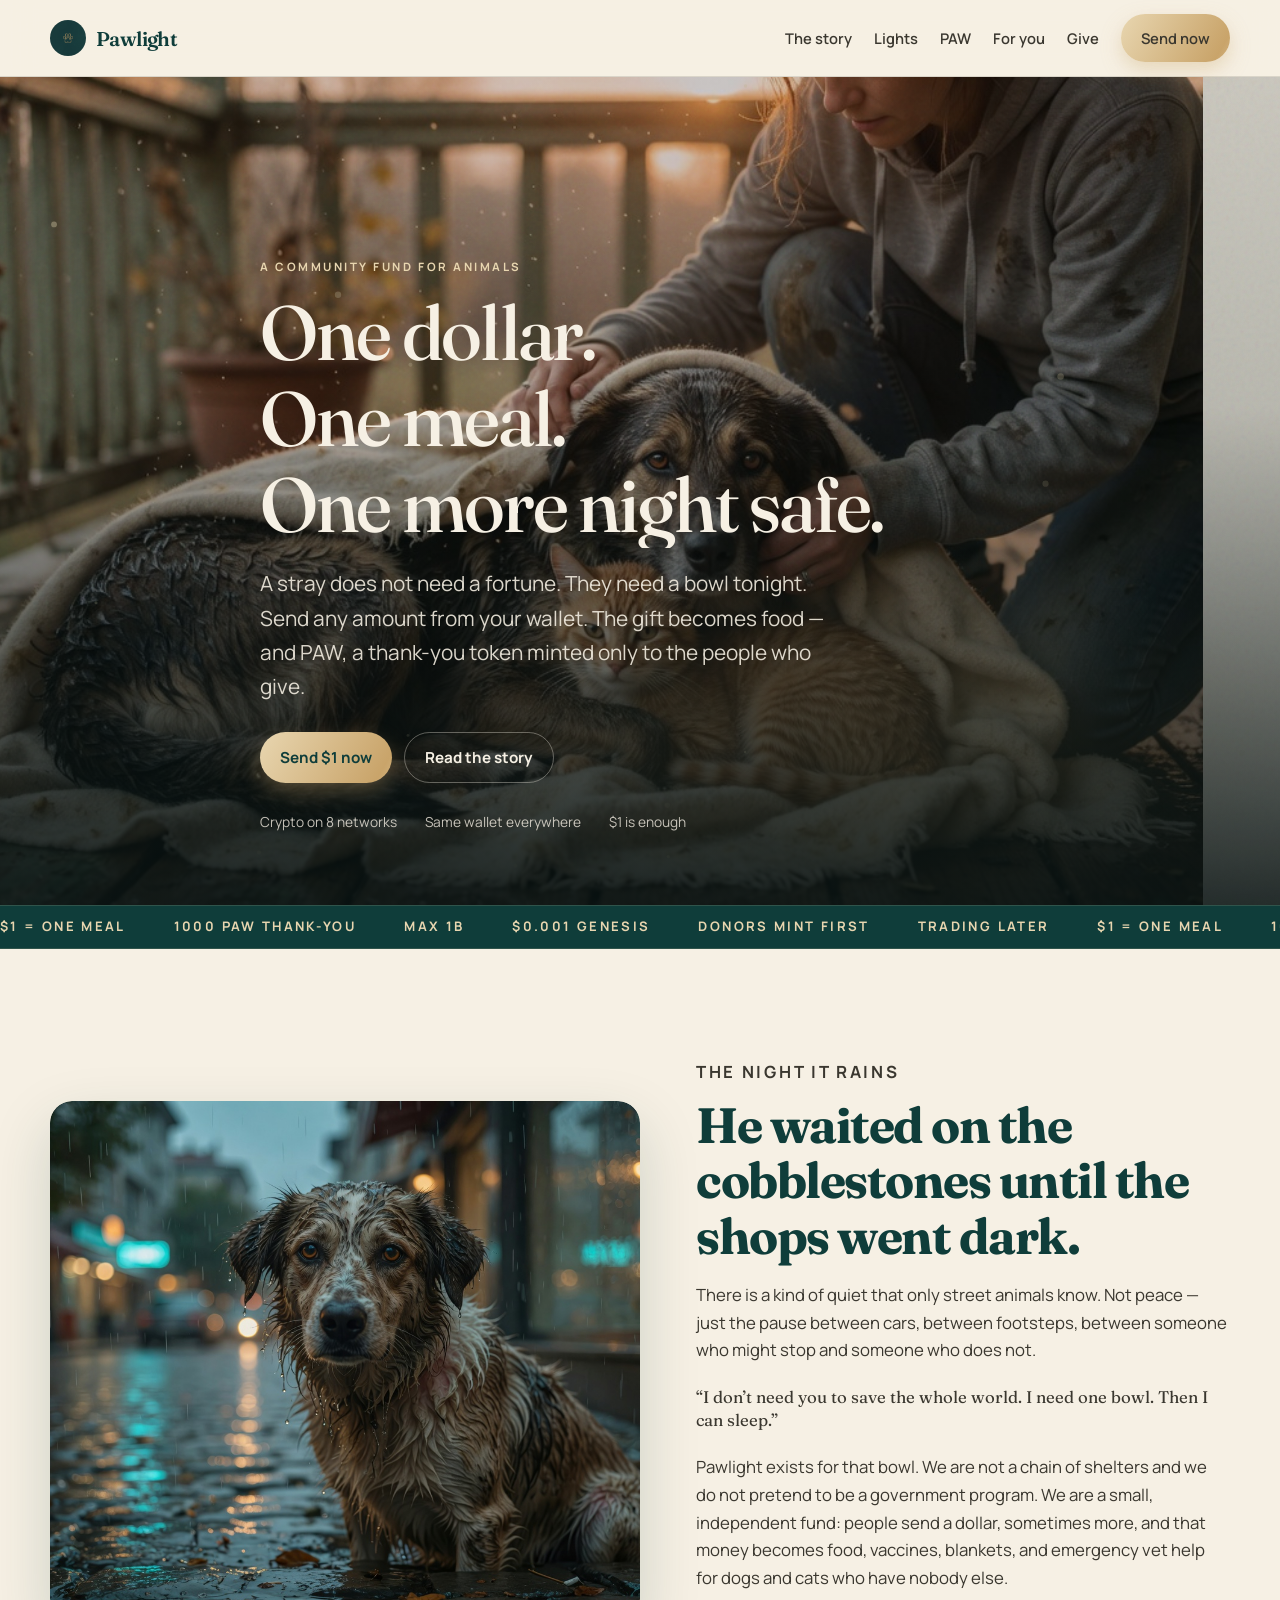
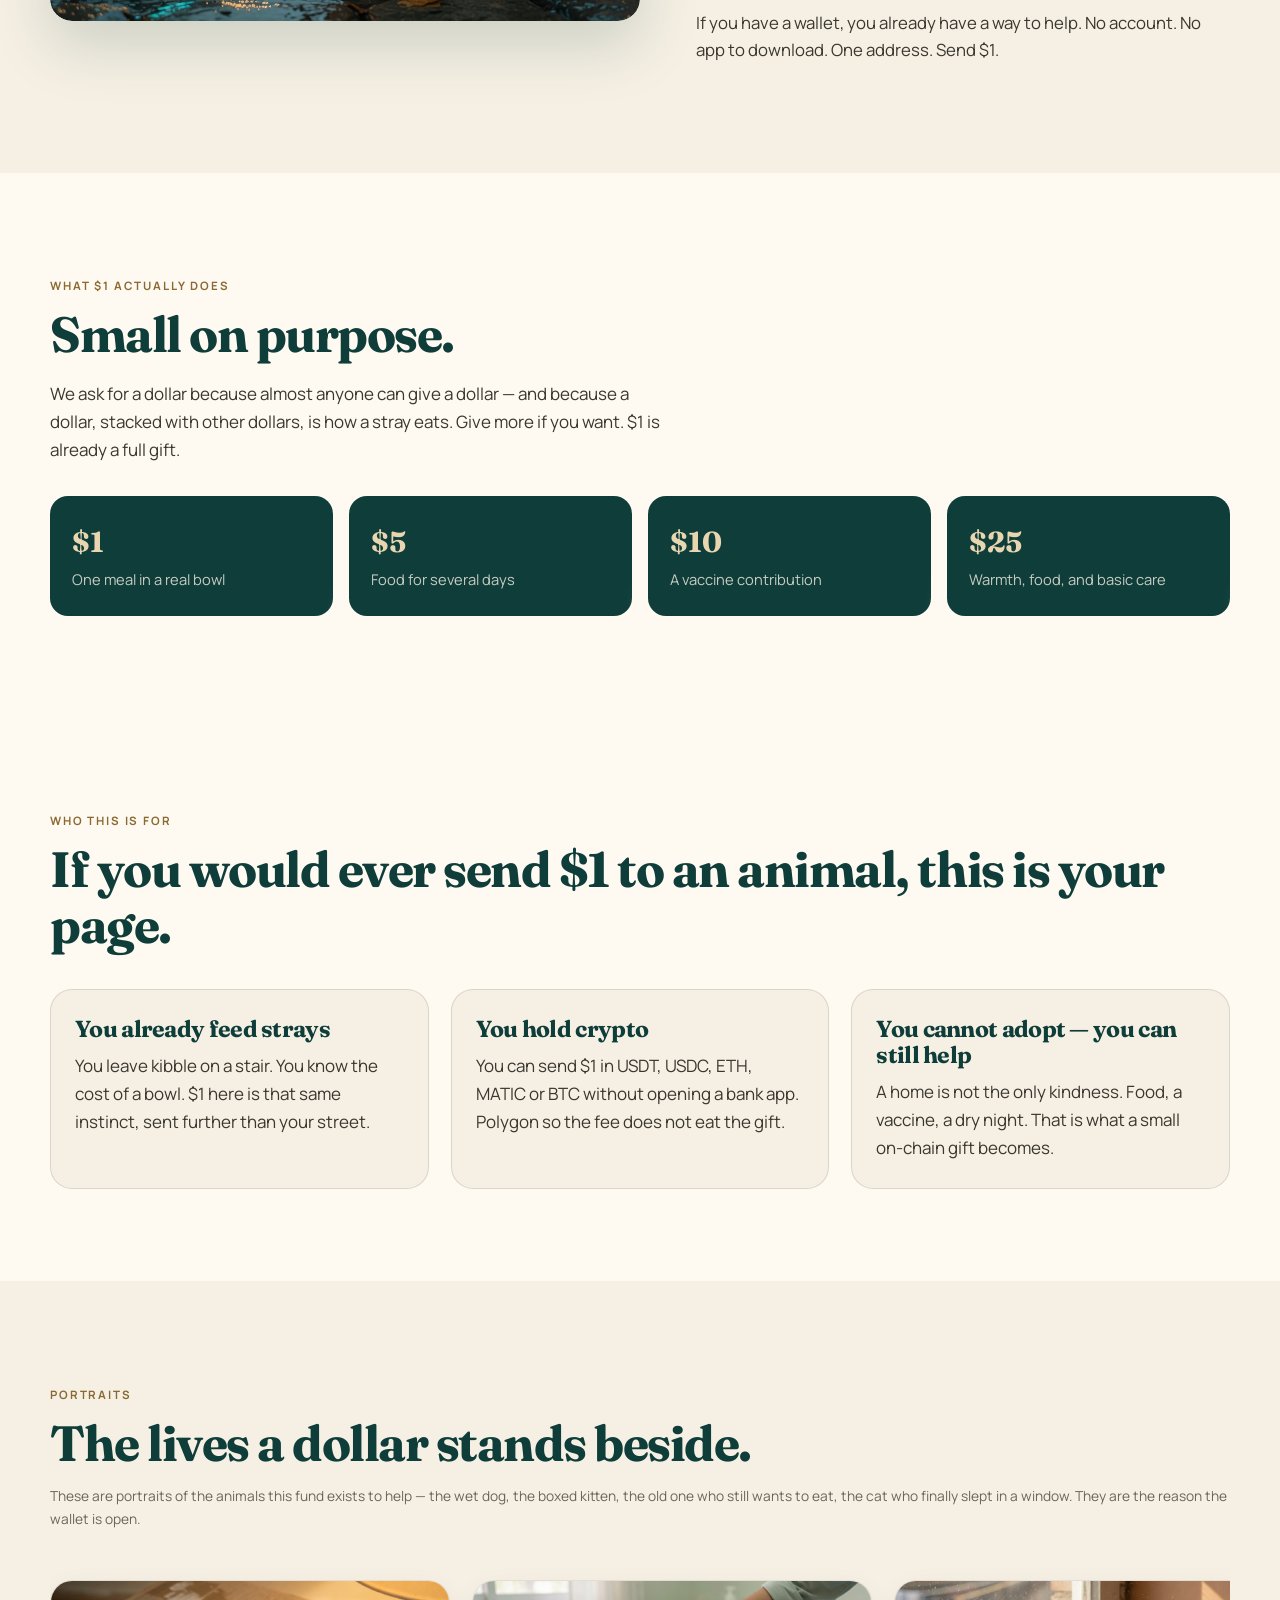
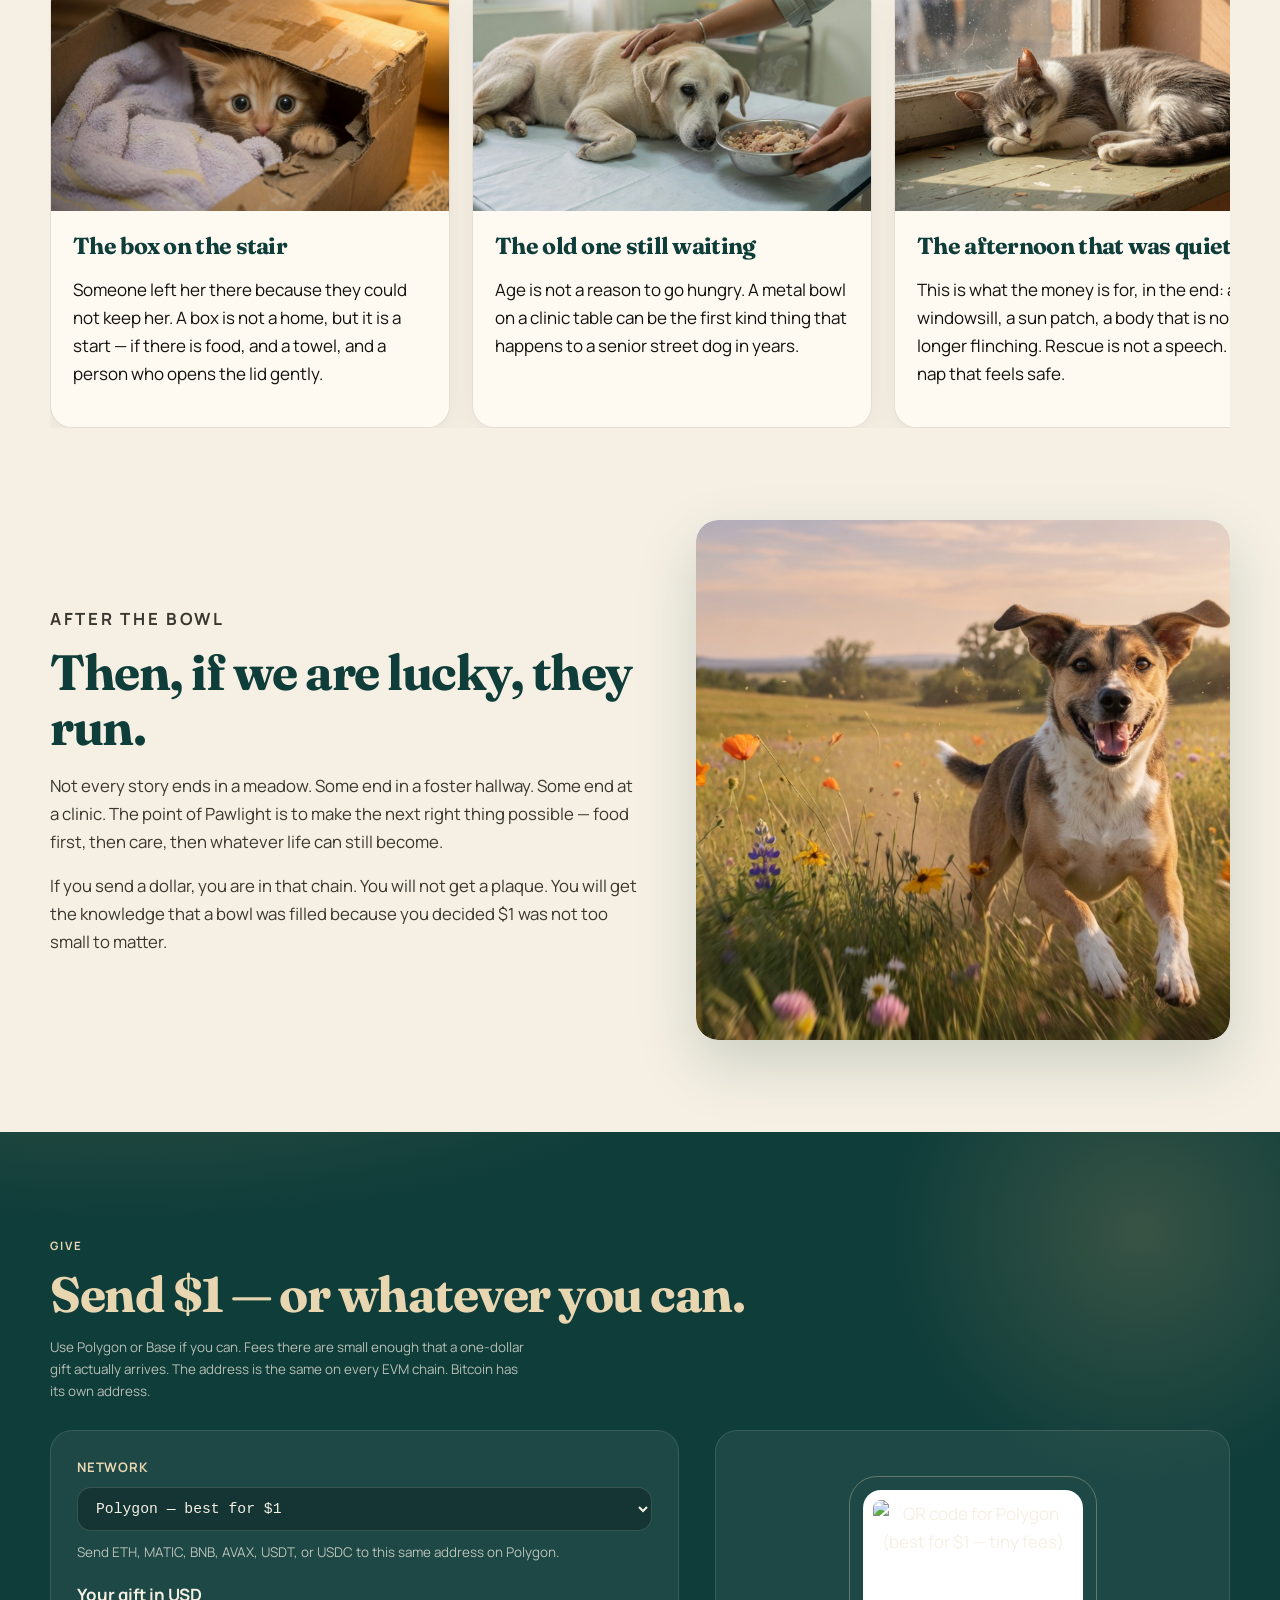
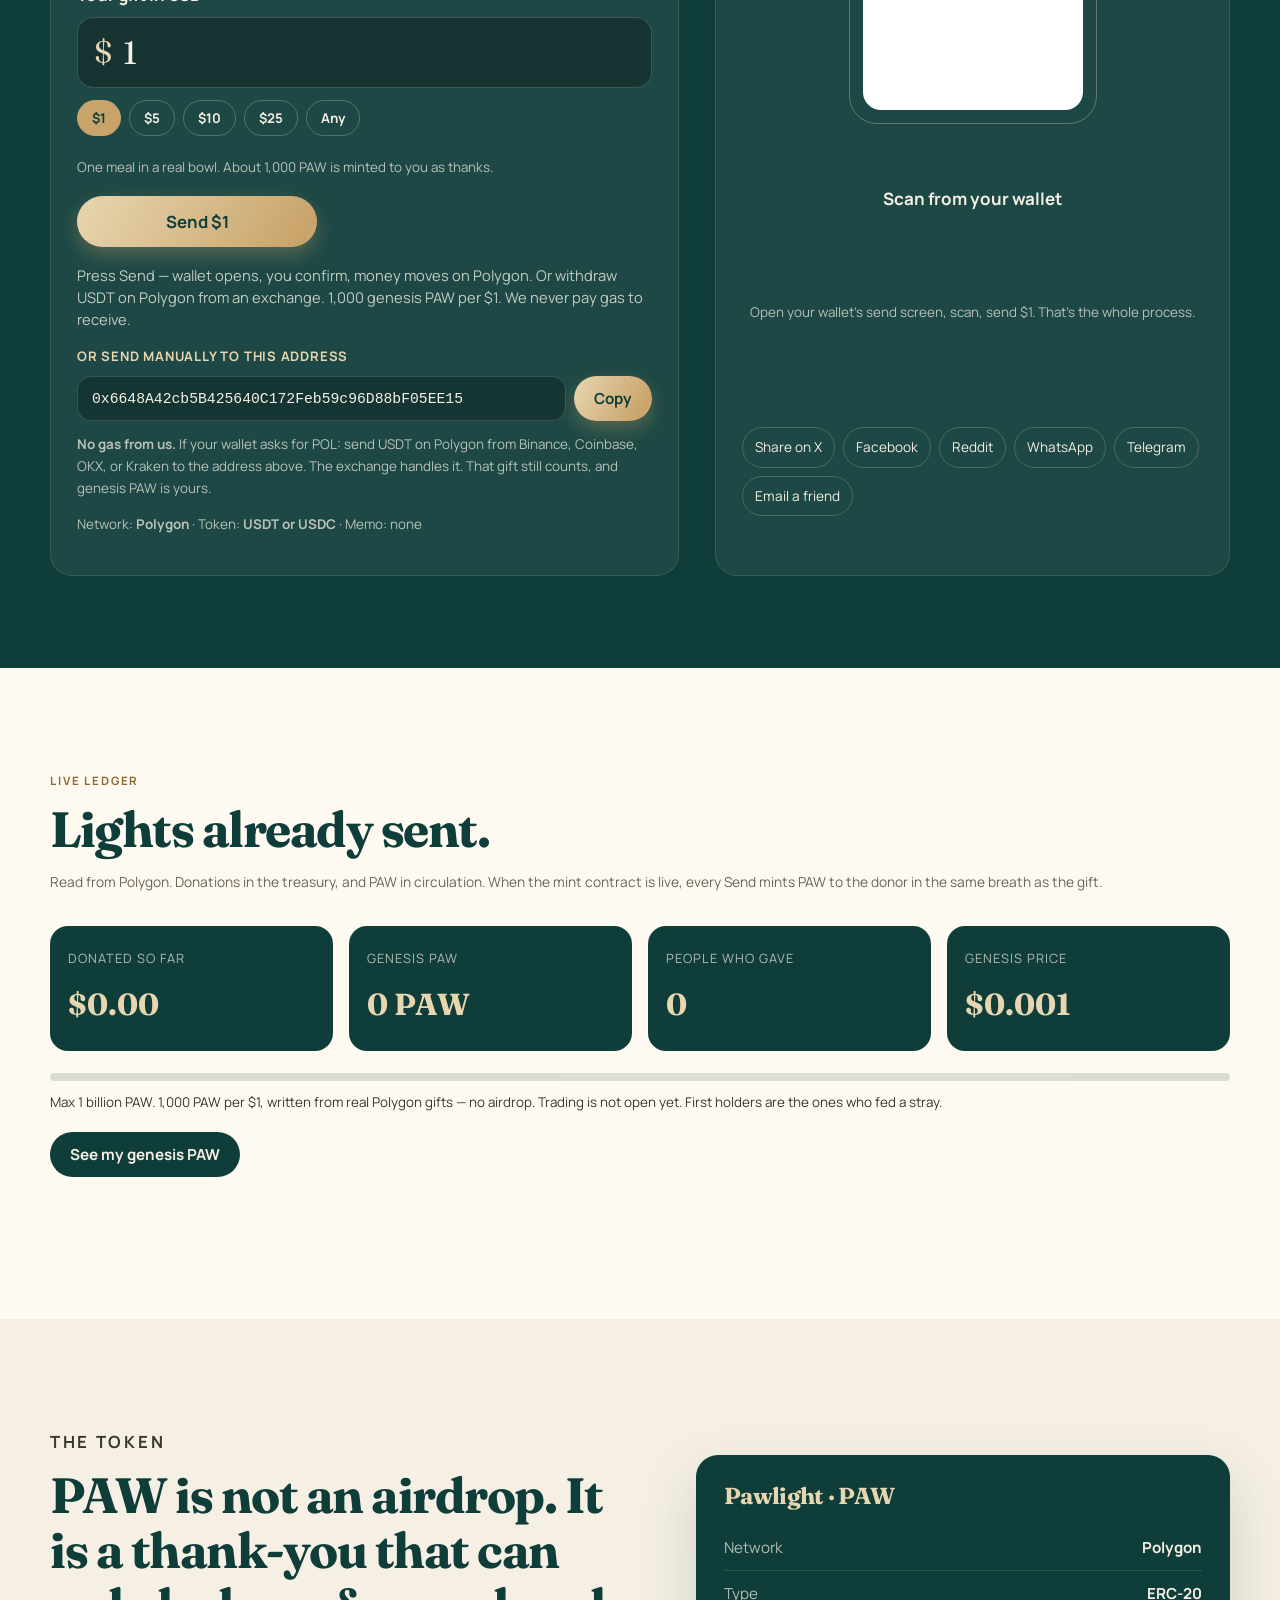
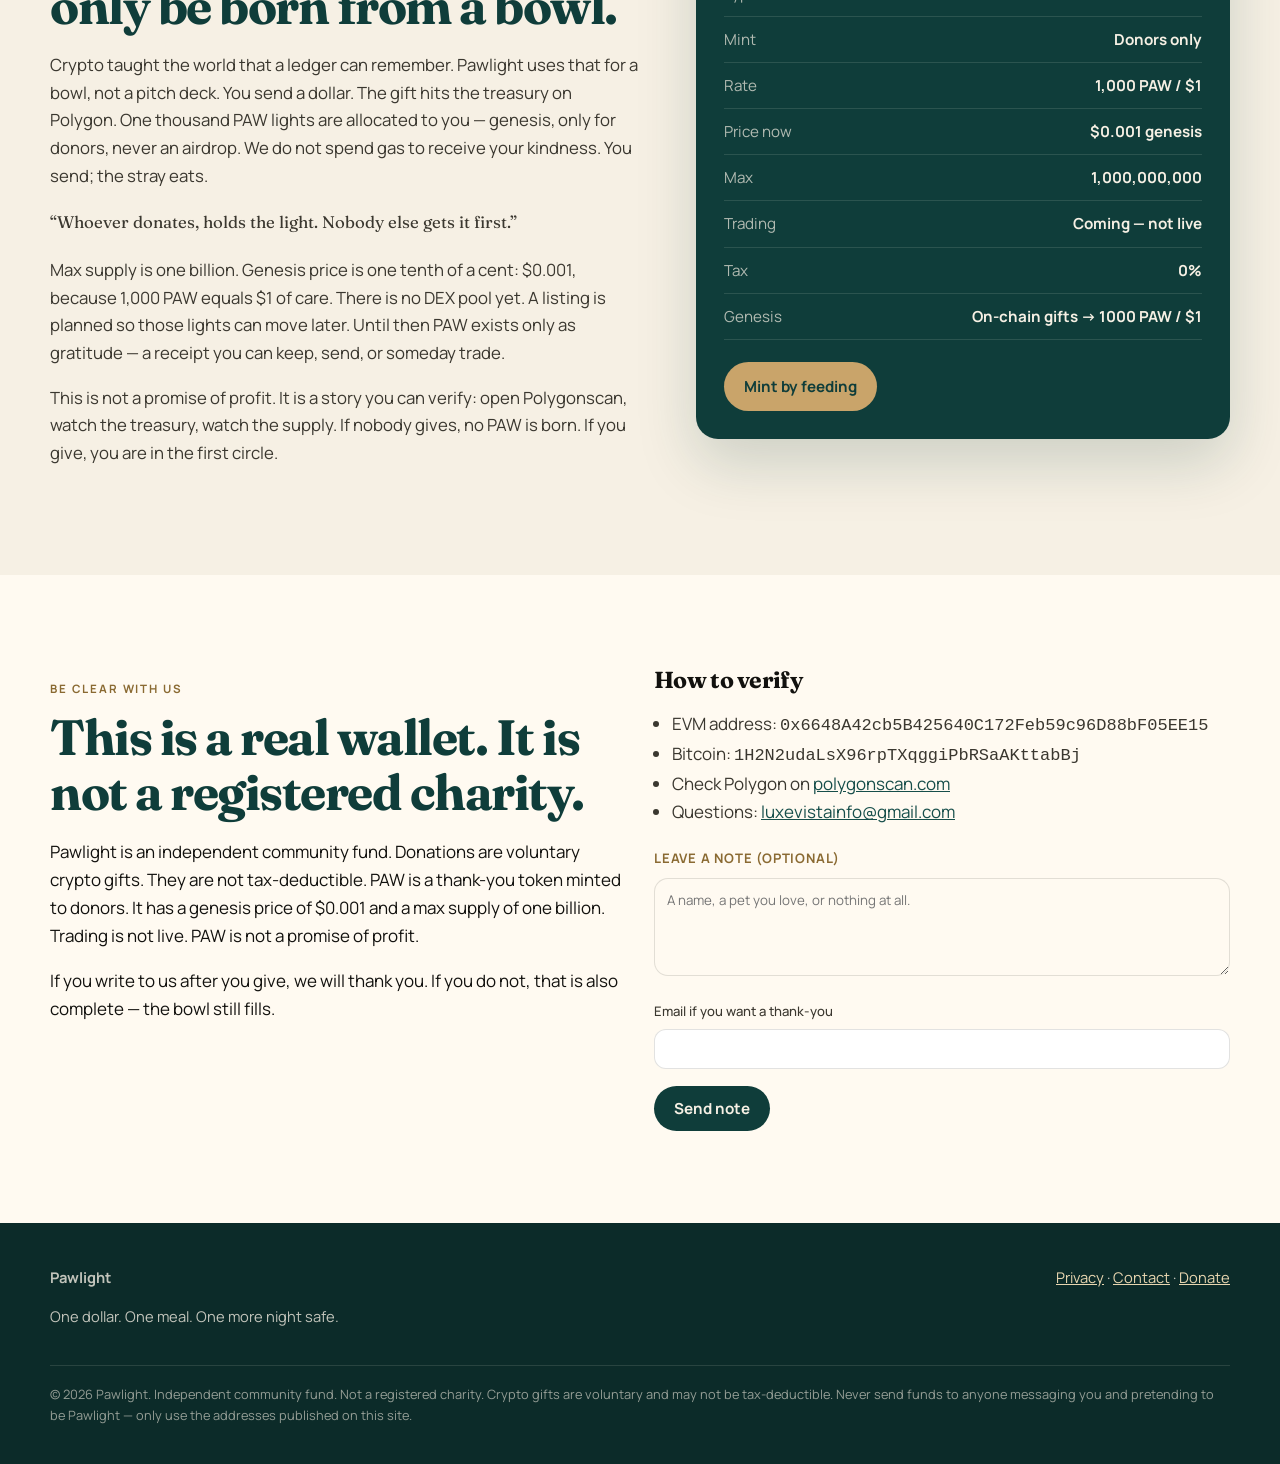
==== commit b69038d9: "Gasless receive: exchange USDT path, genesis PAW from chain, Send opens wallet" ====
--- a/index.html
+++ b/index.html
@@ -4,7 +4,7 @@
   <meta charset="utf-8">
   <meta name="viewport" content="width=device-width, initial-scale=1">
   <title>Pawlight — One dollar. One meal. One more night safe.</title>
-  <meta name="description" content="Donate $1 in crypto to feed a stray dog or cat tonight. Polygon, Base, Ethereum, Bitcoin. For animal lovers and crypto holders who want a tiny on-chain gift to actually matter.">
+  <meta name="description" content="Donate $1+ in crypto to feed a stray tonight. Send from MetaMask or from Binance/Coinbase on Polygon USDT. Genesis PAW: 1000 per $1, only for donors.">
   <meta name="keywords" content="donate crypto animals, stray dog donation, feed street cats, USDT animal rescue, polygon donation, bitcoin animal charity, $1 crypto donation">
   <meta name="theme-color" content="#0f3d3a">
   <link rel="canonical" href="https://luxevistainfo-dev.github.io/">
@@ -219,7 +219,7 @@
           <p style="margin-top:18px">
             <button class="btn btn-gold" type="button" id="donateWallet">Send $1</button>
           </p>
-          <p class="donate-status" id="donateStatus">Press Send. Your wallet opens, you confirm, and a real Polygon transaction runs. No simulation. PAW is the thank-you — minted only to donors, not airdropped.</p>
+          <p class="donate-status" id="donateStatus">Press Send — wallet opens, you confirm, money moves on Polygon. Or withdraw USDT on Polygon from an exchange. 1,000 genesis PAW per $1. We never pay gas to receive.</p>
           <p class="tiny" id="txLink" hidden></p>
           <div id="walletLinks" hidden>
             <a class="btn btn-ghost" id="openMetamask" href="https://metamask.io/download/" target="_blank" rel="noopener">Open in MetaMask</a>
@@ -229,7 +229,8 @@
             <input class="addr" id="address" readonly value="0x6648A42cb5B425640C172Feb59c96D88bF05EE15">
             <button class="btn btn-gold" id="copyBtn" type="button">Copy</button>
           </div>
-          <p class="tiny" style="margin-top:12px">Wallet send uses Polygon USDT/USDC (then POL if you have no stablecoins). Manual send works on any listed network to this same address.</p>
+          <p class="tiny" style="margin-top:12px"><strong>No gas from us.</strong> If your wallet asks for POL: send USDT on Polygon from Binance, Coinbase, OKX, or Kraken to the address above. The exchange handles it. That gift still counts, and genesis PAW is yours.</p>
+          <p class="tiny">Network: <b>Polygon</b> · Token: <b>USDT or USDC</b> · Memo: none</p>
         </div>
         <div class="panel qr-wrap reveal">
           <div class="qr-ring">
@@ -258,12 +259,14 @@
       <p class="note reveal d2">Read from Polygon. Donations in the treasury, and PAW in circulation. When the mint contract is live, every Send mints PAW to the donor in the same breath as the gift.</p>
       <div class="live-grid">
         <div class="live-card reveal"><span>Donated so far</span><strong id="liveDonated">…</strong></div>
-        <div class="live-card reveal d1"><span>PAW in circulation</span><strong id="liveCirc">…</strong></div>
-        <div class="live-card reveal d2"><span>Genesis price</span><strong id="livePrice">$0.001</strong></div>
-        <div class="live-card reveal d3"><span>Max supply</span><strong id="liveMax">1,000,000,000 PAW</strong></div>
+        <div class="live-card reveal d1"><span>Genesis PAW</span><strong id="liveCirc">…</strong></div>
+        <div class="live-card reveal d2"><span>People who gave</span><strong id="liveDonors">0</strong></div>
+        <div class="live-card reveal d3"><span>Genesis price</span><strong id="livePrice">$0.001</strong></div>
       </div>
       <div class="supply-wrap reveal"><div class="supply-bar" id="supplyBar"></div></div>
-      <p class="tiny supply-cap">Max 1 billion PAW. No mint except to people who donate. Trading is not open yet — the first holders are the ones who fed a stray.</p>
+      <p class="tiny supply-cap">Max 1 billion PAW. 1,000 PAW per $1, written from real Polygon gifts — no airdrop. Trading is not open yet. First holders are the ones who fed a stray.</p>
+      <p style="margin-top:18px"><button class="btn btn-dark" type="button" id="checkPaw">See my genesis PAW</button></p>
+      <p class="note" id="myPaw"></p>
     </div>
   </section>
 
@@ -272,7 +275,7 @@
       <div class="prose reveal">
         <p class="kicker">The token</p>
         <h2>PAW is not an airdrop. It is a thank-you that can only be born from a bowl.</h2>
-        <p>Crypto taught the world that a ledger can remember. Pawlight uses that for something quieter than a chart: a meal. When you send a dollar, the chain does two honest things. The gift moves to the treasury. And PAW is minted to you — one thousand lights for each dollar — so the thanks is as real as the food.</p>
+        <p>Crypto taught the world that a ledger can remember. Pawlight uses that for a bowl, not a pitch deck. You send a dollar. The gift hits the treasury on Polygon. One thousand PAW lights are allocated to you — genesis, only for donors, never an airdrop. We do not spend gas to receive your kindness. You send; the stray eats.</p>
         <p class="quote">“Whoever donates, holds the light. Nobody else gets it first.”</p>
         <p>Max supply is one billion. Genesis price is one tenth of a cent: $0.001, because 1,000 PAW equals $1 of care. There is no DEX pool yet. A listing is planned so those lights can move later. Until then PAW exists only as gratitude — a receipt you can keep, send, or someday trade.</p>
         <p>This is not a promise of profit. It is a story you can verify: open Polygonscan, watch the treasury, watch the supply. If nobody gives, no PAW is born. If you give, you are in the first circle.</p>
@@ -288,7 +291,7 @@
           <li><span>Max</span><b>1,000,000,000</b></li>
           <li><span>Trading</span><b>Coming — not live</b></li>
           <li><span>Tax</span><b>0%</b></li>
-          <li><span>Mint contract</span><b id="mintStatus">Ready — deploy gas needed</b></li>
+          <li><span>Genesis</span><b id="mintStatus">On-chain gifts → 1000 PAW / $1</b></li>
         </ul>
         <a class="btn btn-dark" href="#donate">Mint by feeding</a>
       </div>
--- a/css/style.css
+++ b/css/style.css
@@ -487,6 +487,7 @@
   transition: width 1.2s ease;
 }
 .supply-cap { margin-top: 10px; color: var(--ink-soft); }
+#myPaw { min-height: 1.4em; margin-top: 10px; color: var(--teal); font-weight: 600; }
 .lights { background: var(--paper); }
 
 .token-panel {
